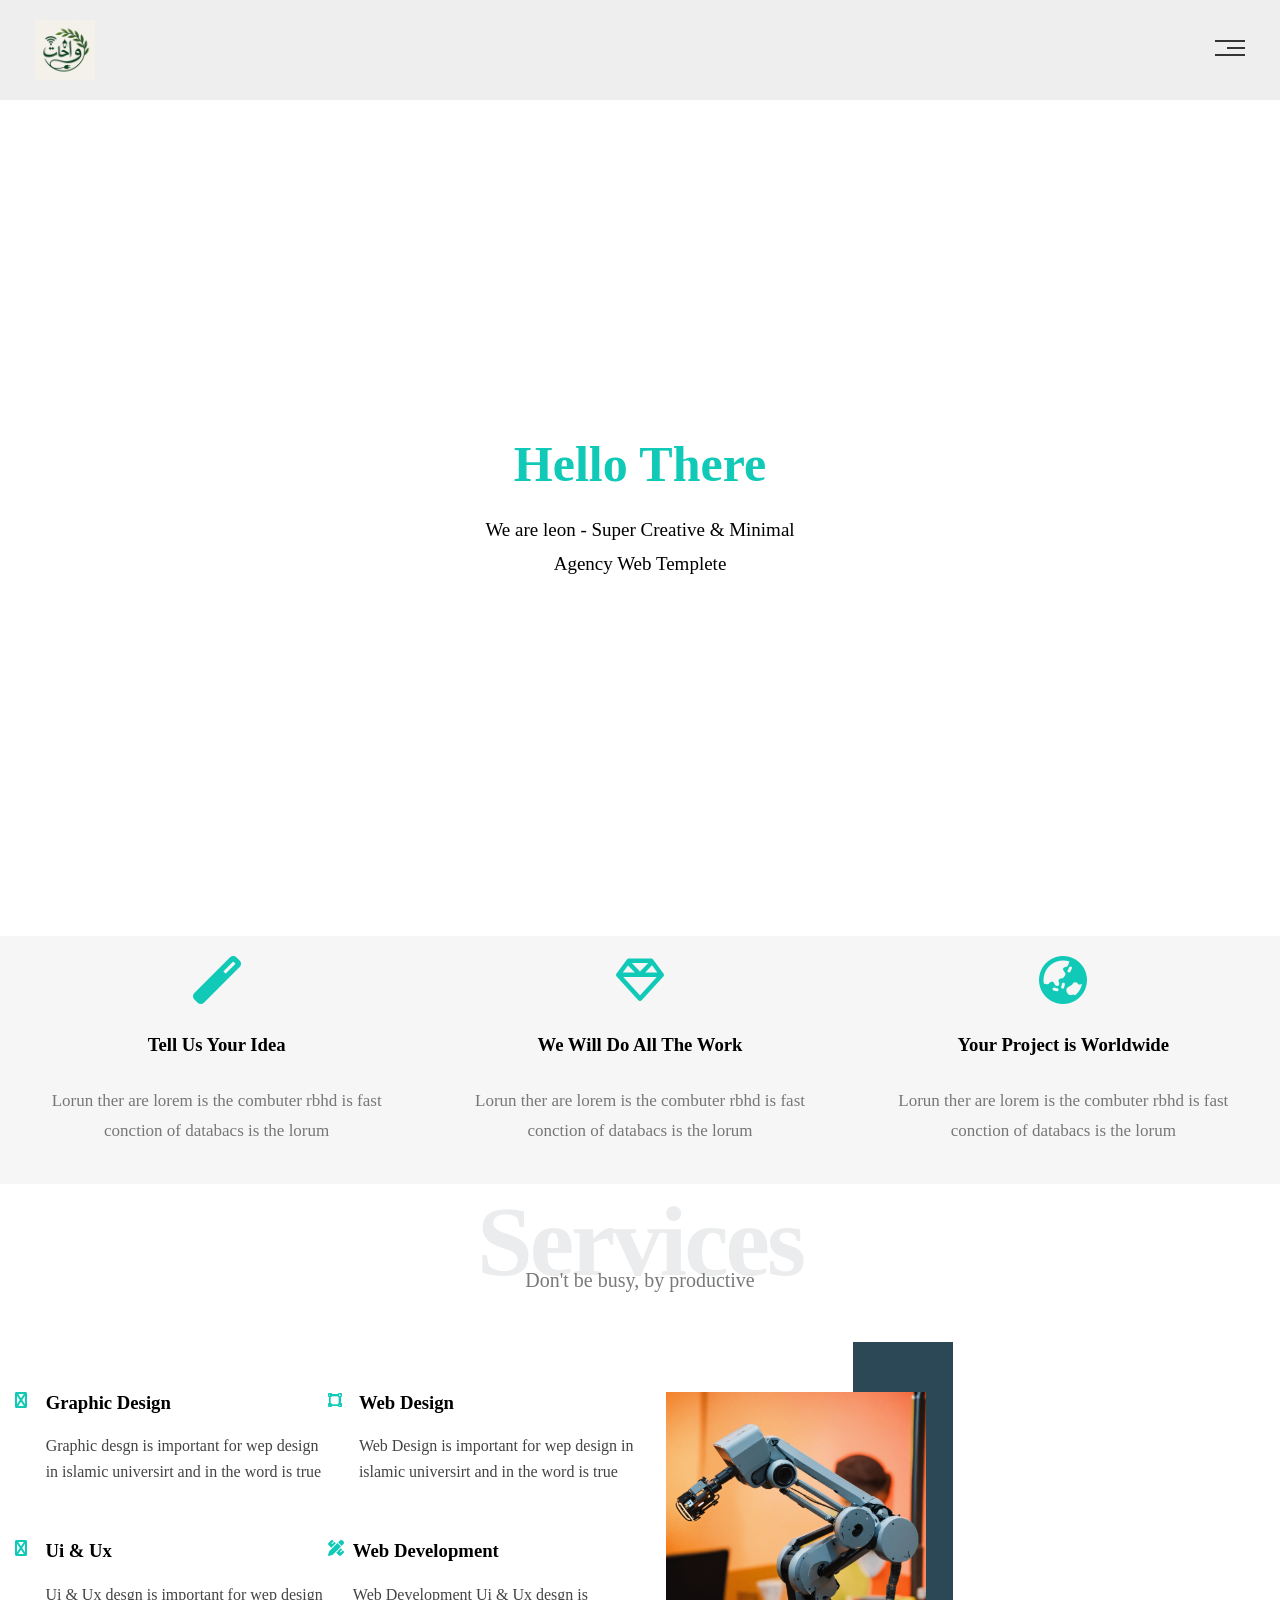
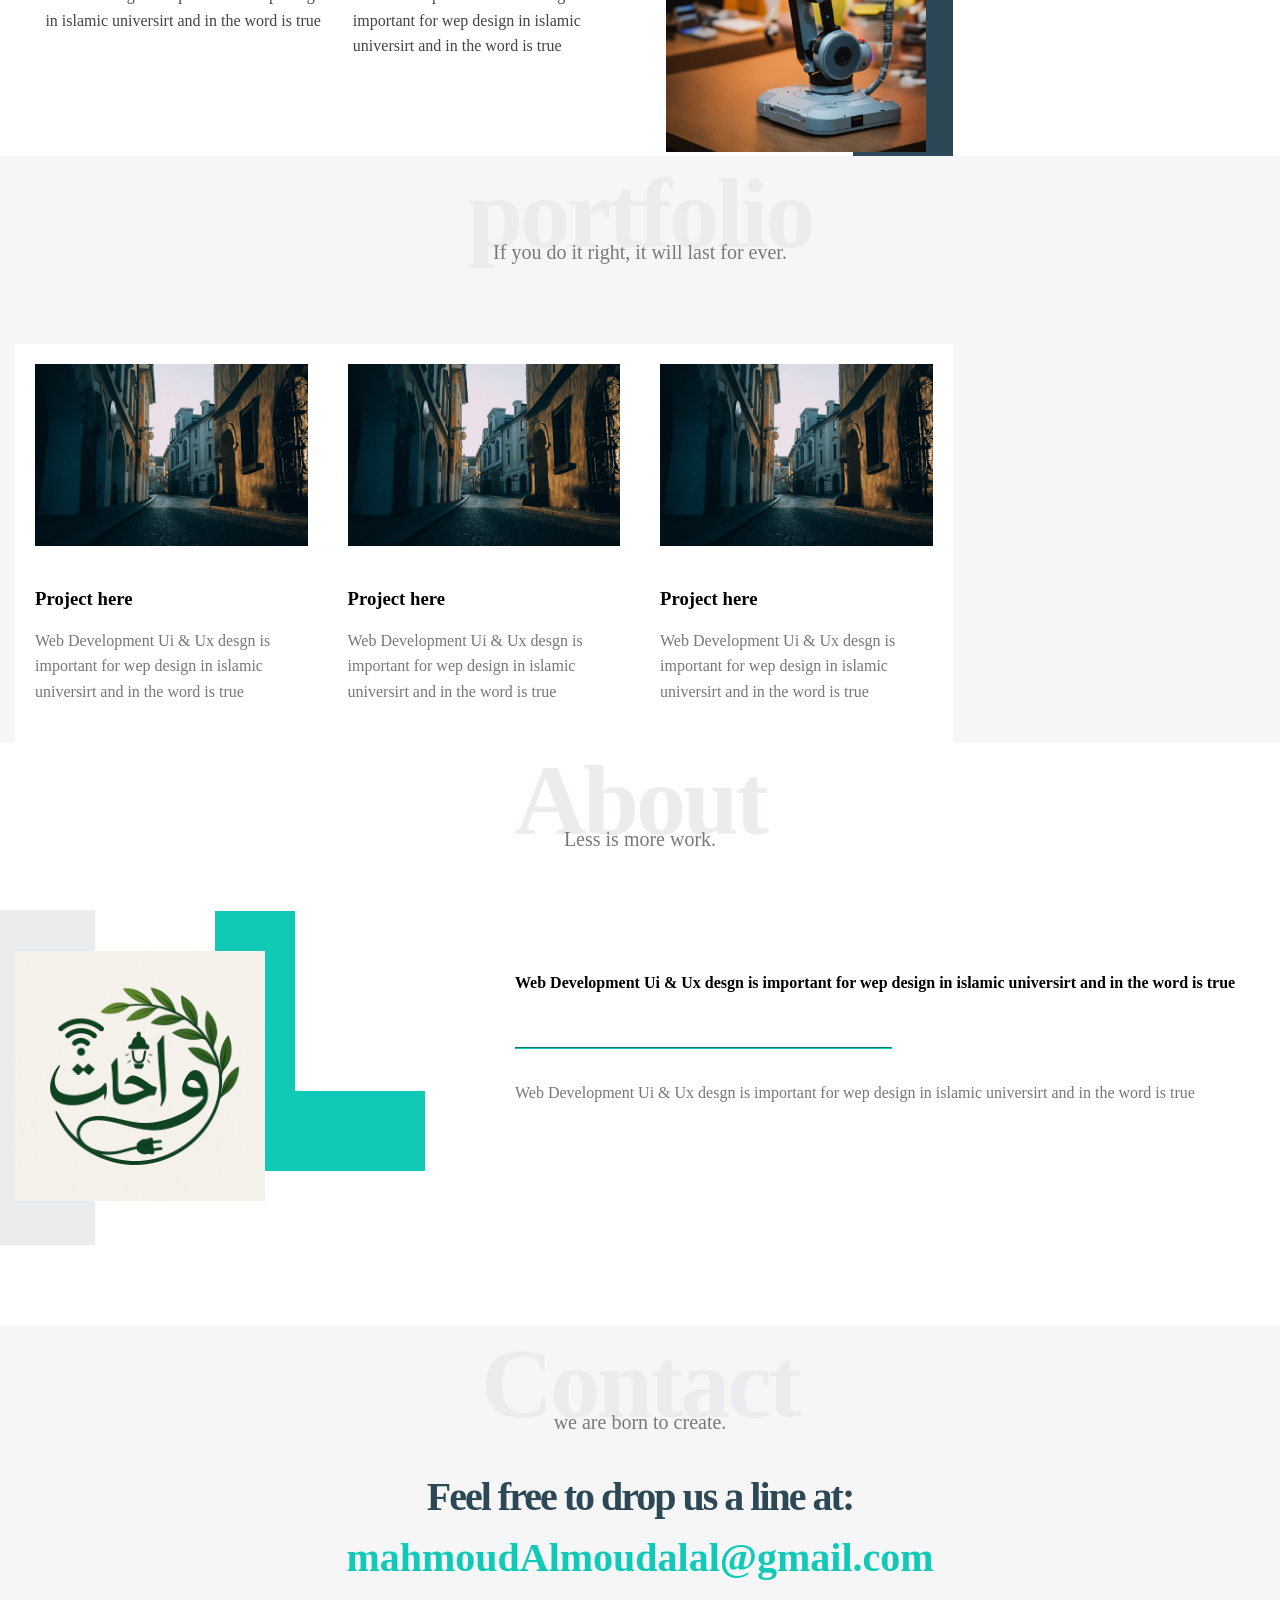
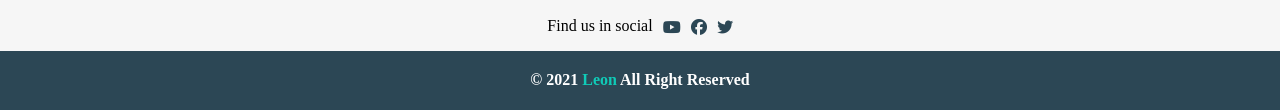
==== index.html @ bbeac0f6 "Initial commit of my simple front end web using html & css only project" ====
<!DOCTYPE html>
<html>
<head>
  <meta http-equiv="CONTENT-TYPE" content="text/html; charset=UTF-8">
  <link rel="stylesheet" href="styles/style.css">
  <link rel="stylesheet" href="styles/all.min.css">
      <!-- Font Awesome Icons -->
    <link rel="stylesheet" href="styles/Normalize.css">
  <title>Hello, World!</title>
</head>
<body>
  <div class = "header">
    <div class="container">
      <img class="logo" src="image\logo.jpg" alt="">
       <div class="link">
      <span class="icon">
        <span></span>
        <span></span>
        <span></span>
      </span>
      <ul>
        <li><a href="#Serves">Service</a></li>
        <li><a href="#Protofolio">Protofolio</a></li>
        <li><a href="#About">About</a></li>
        <li><a href="#Contact">Contact</a></li>
      </ul>
    </div>
    </div>
  </div>
  <div class="landing">
    <div class="intro-text">
      <h1>Hello There</h1>
      <p>We are leon - Super Creative & Minimal Agency Web Templete</p>
    </div>
  </div>
  <div class="feature">
    <div class="container">
      <div class="feat">
        <i class="fas fa-magic fa-3x"></i>
        <h3>Tell Us Your Idea</h3>
        <p>Lorun ther are lorem is the combuter rbhd is fast conction of databacs is the lorum</p>
      </div>
      <div class="feat">
        <i class="far fa-gem fa-3x"></i>
        <h3>We Will Do All The Work</h3>
        <p>Lorun ther are lorem is the combuter rbhd is fast conction of databacs is the lorum</p>
      </div>
      <div class="feat">
        <i class="fas fa-globe-asia fa-3x"></i>
        <h3>Your Project is Worldwide</h3>
        <p>Lorun ther are lorem is the combuter rbhd is fast conction of databacs is the lorum</p>
      </div>
    </div>
  </div>
  <div class="service" id="Serves">
    <div class="container">
      <h2 class="special-heading">Services</h2>
      <p>Don't be busy, by productive</p>
      <div class="service-content">
        <dev class="col">
          <div class="srv">
            <i class="fab fa-palette fa-2px"></i>
            <div class="text">
              <h3>Graphic Design</h3>
              <p>Graphic desgn is important for wep design in islamic universirt and in the word is true</p>
            </div>
          </div>
          <div class="srv">
            <i class="fas fa-sketch fa-2px"></i>
            <div class="text">
              <h3>Ui & Ux</h3>
              <p>Ui & Ux desgn is important for wep design in islamic universirt and in the word is true</p>
            </div>
          </div>
        </dev>
        <dev class="col">
          <div class="srv">
            <i class="fas fa-vector-square fa-2px"></i>
            <div class="text">
              <h3>Web Design</h3>
              <p>Web Design is important for wep design in islamic universirt and in the word is true</p>
            </div>
          </div>
          <div class="srv">
            <i class="fas fa-pencil-ruler fa-2px"></i>
            <div class="text">
              <h3>Web Development</h3>
              <p>Web Development Ui & Ux desgn is important for wep design in islamic universirt and in the word is true</p>
            </div>
          </div>
        </dev>
        <div class="col">
          <div class="image">
            <img src="image/main.png" alt="">
          </div>
        </div>
      </div>
    </div>
  </div>
  <div class="portfolio" id="Protofolio">
    <div class="container">
      <h2 class="special-heading">portfolio</h2>
      <p>If you do it right, it will last for ever.</p>
      <div class="portfolio-content">
       <div class="card">
          <img src="image/photo1.png" alt="">
          <dev class="info">
            <h3>Project here</h3>
            <p>Web Development Ui & Ux desgn is important for wep design in islamic universirt and in the word is true</p>
          </dev>
        </div>
        <div class="card">
          <img src="image/photo1.png" alt="">
          <dev class="info">
            <h3>Project here</h3>
            <p>Web Development Ui & Ux desgn is important for wep design in islamic universirt and in the word is true</p>
          </dev>
        </div>
        <div class="card">
          <img src="image/photo1.png" alt="">
          <dev class="info">
            <h3>Project here</h3>
            <p>Web Development Ui & Ux desgn is important for wep design in islamic universirt and in the word is true </p>
          </dev>
        </div>
      </div>
    </div>
  </div>
    <div class="about" id="About">
    <div class="container">
      <h2 class="special-heading">About</h2>
      <p>Less is more work.</p>
      <div class="about-content">
        <div class="image">
          <img src="image/logo.jpg">
        </div>
        <div class="text">
          <p>Web Development Ui & Ux desgn is important for wep design in islamic universirt and in the word is true</p>
          <hr>
          <p>Web Development Ui & Ux desgn is important for wep design in islamic universirt and in the word is true</p>
        </div>
      </div>
    </div>
  </div>
   <div class="contact" id="Contact">
    <div class="container">
      <h2 class="special-heading">Contact</h2>
      <p>we are born to create.</p>
      <div class="info">
        <p class="label">Feel free to drop us a line at:</p>
        <a href="mailto:mal" class="link">mahmoudAlmoudalal@gmail.com</a>
        <div class="social">
          <p>Find us in social</p>
          <i class="fab fa-youtube"></i>
          <i class="fab fa-facebook"></i>
          <i class="fab fa-twitter"></i>
        </div>
      </div>
    </div>
  </div>
  <div class="footer">
    &copy; 2021 <span>Leon</span> All Right Reserved
  </div>
</body>
</html>
---- styles/style.css ----
:root {
  --main-color: #10cab7;
  --secondary-color: #2c4755;
  --section_padding: 60px;
  --section-color: #f6f6f6;
}

* {
  -webkit-box-sizing = border-box;
  -moz-box-sizing = border-box;
  box-sizing: border-box;
}

html {
  scroll-behavior: smooth;
}
body {
  font-family: "Work Sans", "sans-serf";
}
.header {
  background-color: #eee;
}
.container {
  padding-left: 15px;
  padding-right: 15px;
  margin-left: auto;
  margin-right: auto;
}

/* nav */
.header {
  padding: 20px;
}
.header .container {
  display: flex;
  justify-content: space-between;
  align-items: center;
  
}
.header .logo {
  width: 60px
}
.header .link {
  position: relative;
}
.header .link:hover .icon span:nth-child(2){
  width: 100%
}
.header .link .icon {
  width: 30px;
  display: flex;
  flex-wrap: wrap;
  justify-content: flex-end;
}
.header .link ul {
  list-style: none;
  margin: 0px;
  padding: 0px;
  background-color: var(--section-color);
  position: absolute;
  right: 0px;
  min-width: 200px;
  top: calc(100% + 15px);
  display: none;
  z-index: 1;
}
.header .link:hover ul{
  display: block;
}
.header .link ul::before{
  content: "";
  border-width: 10px;
  border-style: solid;
  border-color: transparent transparent #f6f6f6 transparent;
  position: absolute;
  right: 5px;
  top: -20px;
}
.header .link ul a{
  display: block;
  padding: 15px;
  text-decoration: none;
  color: #333;
  transition: 0.3;
}
.header .link ul a:hover{
  padding-left: 25px;
  background-color: #999;
}
.header .link ul:not(last-child) a{
  border-bottom: 1px solid #ddd;
}
.header .link .icon span {
  background-color: #333;
  margin-bottom: 5px;
  height: 2px;
}
.header .link .icon span:first-child{
  width: 100%;
}
 .header .link .icon span:nth-child(2){
  width: 60%;
   transition: 0.3s
}
.header .link .icon span:last-child{
  width: 100%;
}
/* intro */

.landing {
  background-image: url(./image/M2.jpg);
  background-size: cover;
  height: calc(100vh - 64px);
  position: relative;
}
.landing .intro-text {
  position: absolute;
  top: 50%;
  left: 50%;
  transform: translate(-50%, -50%);
  text-align: center;
  width: 320px;
  max-width: 100%;
}
.landing .intro-text h1 {
  margin: 0;
  font-weight: bold;
  font-size: 50px;
  color: var(--main-color);
}
.landing .intro-text p {
  font-size: 19px;
  line-height: 1.8;
}

.feature {
  padding-top: var(--section-padding);
  padding-bottom: var(--section-padding);
  background-color: var(--section-color);
}
.feature .container {
  display: grid;
  grid-template-columns: repeat(auto-fill, minmax(300px, 1fr));
  column-gap: 20px;
}
.feature .feat {
  padding: 20px;
  text-align: center;
}
.feature .feat i {
  color: var(--main-color);
}
.feature .feat h3 {
  margin: 30px 0;
  font-weight: 800;
}
.feature .feat p {
  line-height: 1.8;
  color: #777;
  font-size: 17px;
}
.special-heading {
  color: #ebeced;
  font-size: 100px;
  text-align: center;
  font-weight: 800;
  letter-spacing: -3px;
  margin: 0;
}
.special-heading + p {
  color: #797979;
  font-size: 20px;
  text-align: center;
  margin: -30px 0 0;
}
.service {
  padding-top: var(--section-padding);
  padding-bottom: var(--section-padding);
}
.service .service-content {
  display: grid;
  grid-template-columns: repeat( auto-fill, minmax(300px, 1fr));
  grid-gab: 30px;
  margin-top: 100px;
}
.service .service-content .srv {
  display: flex;
  margin-bottom: 40px;
}
 .service .service-content .srv i {
   color: var(--main-color);
   flex-basis: 60px;
 }
 .service .service-content .srv .text {
   flex-basis: 1;
 }
.service .service-content .srv .text h3{
  margin: 0 0 20px;
}
.service .service-content .srv .text p {
  color: #444;
  font-weight: 300;
  line-height: 1.6;
}
.service .service-content .image {
  text-align: center;
  position: relative;
}
.service .service-content .image::before{
  content: "";
  background-color: var(--secondary-color);
  width: 100px;
  height: calc(100% + 100px);
  position: absolute;
  top: -50px;
  right: 0;
  z-index: -1;
  
}
.service .service-content .image img  {
  width: 260px;
}
.portfolio {
  padding-top: var(--section-padding);
  padding-bottom: var(--section-padding);
  background-color: var(--section-color);
}
.portfolio .portfolio-content{
  display: grid;
  grid-template-columns: repeat( auto-fill, minmax(300px, 1fr));
  grid-gab: 30px;
  margin-top: 80px;
}
.portfolio .portfolio-content .card {
  background-color: white;
  padding: 20px;
}
.portfolio .portfolio-content .card img {
  max-width: 100%;
}
.portfolio .portfolio-content .card .info {
  padding: 20px;
}
.portfolio .portfolio-content .card .info h3 {
  margin: : 0;
}
.portfolio .portfolio-content .card .info p {
  color:#777;
  line-height: 1.6;
  margin-bottom: 0;
}
.about {
  padding-top: var(--section-padding);
  padding-bottom: calc(var(--section-padding) + 60px);
}

.about .about-content{
  margin-top: 100px;
  display: flex;
  flex-wrap: wrap;
  justify-content: space-between;
}
@media (max-width: 900px) {
  .about .about-content {
    flex-direction: column;
    text-align: center;
  }
  .about .about-content .image{
    margin: 0 auto 60px;
  }
}
.about .about-content .image {
  position: relative;
  width: 250px;
  height: 375px;
}
.about .about-content .image::before {
  content: "";
  position: absolute;
  width: 100px;
  height: calc(100% - 40px);
  top: -41px;
  left: -20px;
  background-color: #ebeced;
  z-index: -1;
}
.about .about-content .image::after {
  content: "";
  position: absolute;
  width: 130px;
  height: 180px;
  border-left: 80px solid var(--main-color);
  border-bottom: 80px solid var(--main-color);
  right: -160px;
  top: -40px;
  z-index: -1;
}
@media (max-width: 900px) {
  .about .about-content .image::before,
  .about .about-content .image::after{
    display: none;
  }
}
  
.about .about-content .image img {
  max-width: 100%;
}
.about .about-content .text {
  flex-basis: calc(100% - 500px);
}
.about .about-content .text p:first-of-type {
  font-weight: bold;
  line-height: 2;
  margin-bottom: 40px;
}
.about .about-content .text p:last-of-type {
   line-height: 2;
  color: #777;
}
.about .about-content .text hr {
  width: 50%;
  border-color: var(--main-color);
  display: inline-block;
}
.contact {
  padding-top: var(--section-padding);
  padding-bottom: var(--section-padding);
  background-color: var(--section-color);
}
.contact .info {
  padding-top: var(--section-padding);
  padding-bottom: var(--section-padding);
  text-align: center;
}
.contact .info .label {
  font-size: 40px;
  font-weight: 800;
  color: var(--secondary-color);
  letter-spacing: -2px;
  margin-bottom: 15px;
}
.contact .info .link {
  display: block;
  font-size: 40px;
  font-weight: 800;
  color: var(--main-color);
  text-decoration: none;
}
.contact .info .social {
  display: flex;
  justify-content: center;
  margin-top: 20px;
  font-size: 16px;
}

.contact .info .social i {
  padding-top: 18px;
  margin-left: 10px;
  color: var(--secondary-color);
}
.footer {
  background-color: var(--secondary-color);
  text-align: center;
  font-weight: bold;
  color: white;
  padding: 20px;
}
.footer span {
  font-weight: bold;
  color: var(--main-color);
}

/* .service .service-content .srv .text  screen */
@media (max-width: 767px) {
    .special-heading {
    font-size: 60px;
  }
  .special-heading + p {
    margin-top: -20px;
  }
  .service .service-content .srv {
    flex-direction: column;
    text-align: center;
  }
  .contact .info .link,
  .contact .info .label {
    font-size: 20px;
    letter-spacing: -1px;
  }
}
/* mediam screen */
@media (max-width: 992px) {
  
}
/* large screen*/
@media (max-width: 900px) {
  .service .service-content .image{
    display: none;
  }
}
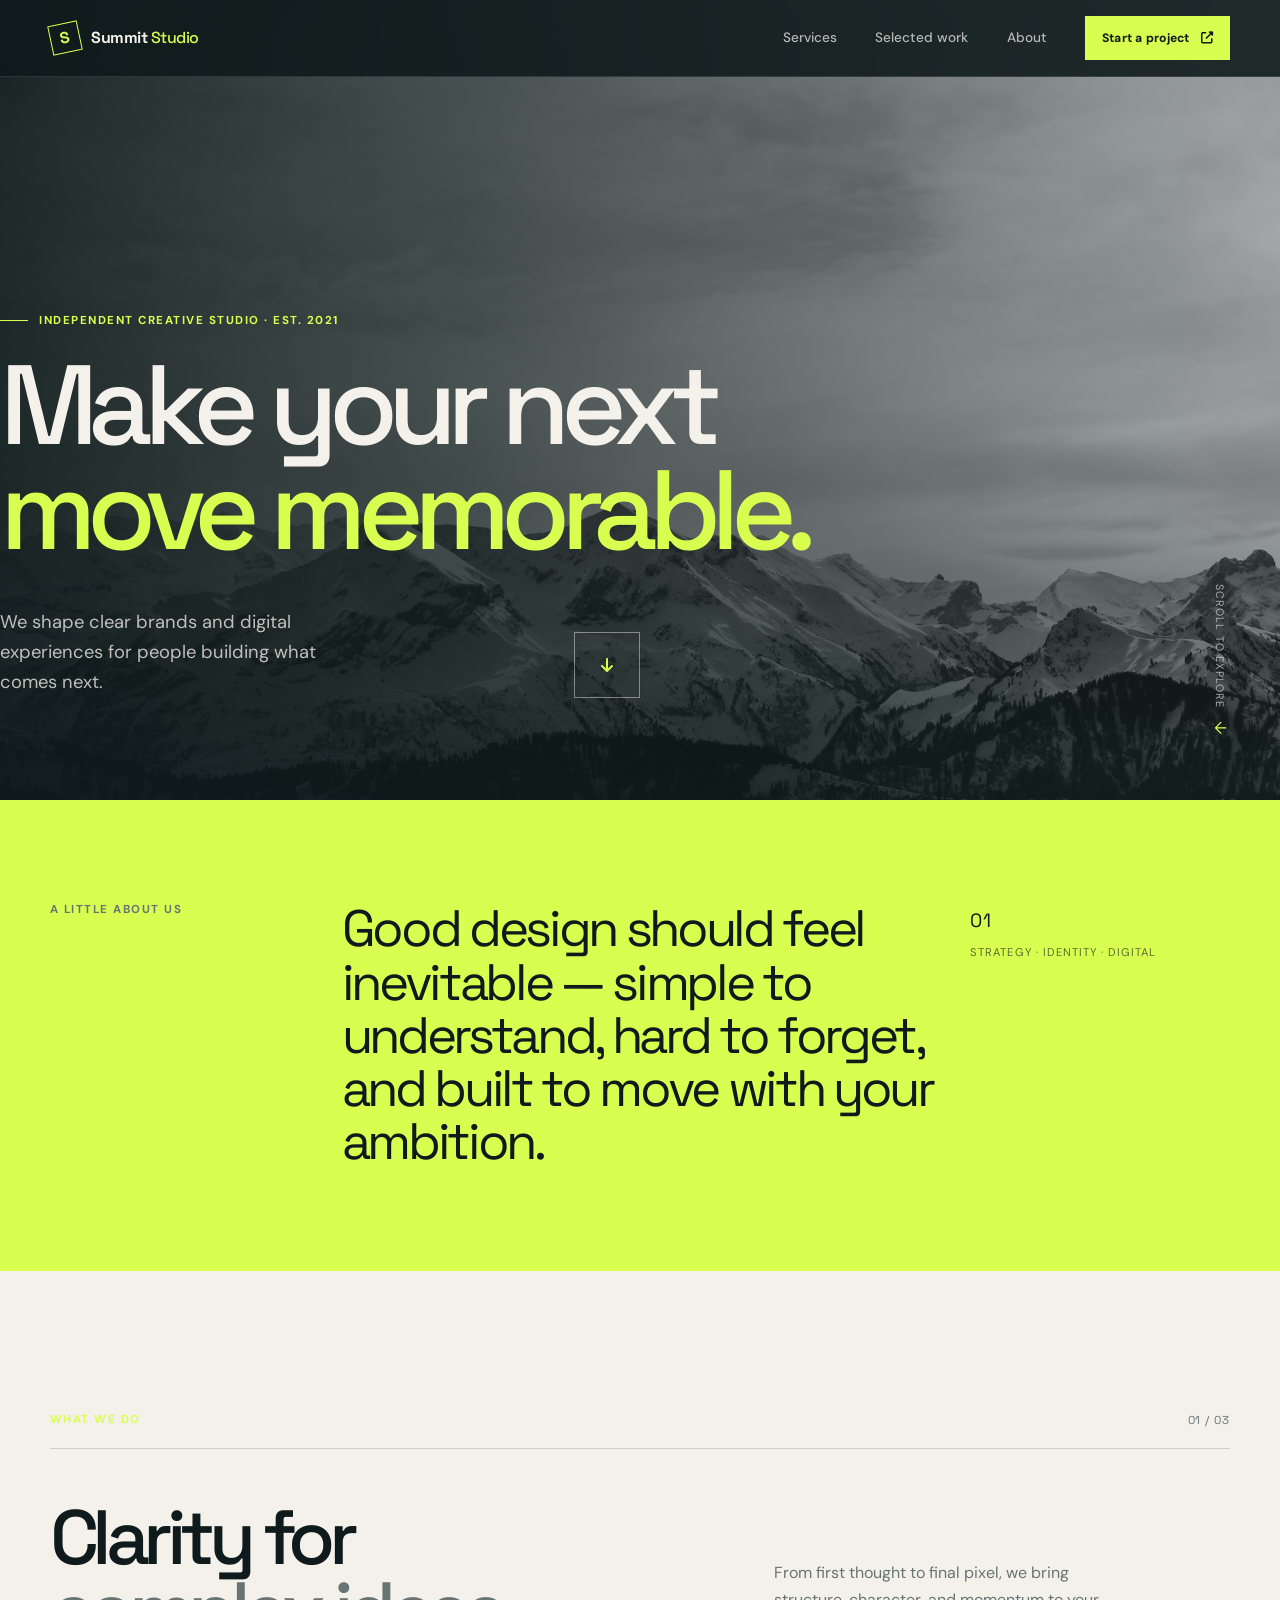
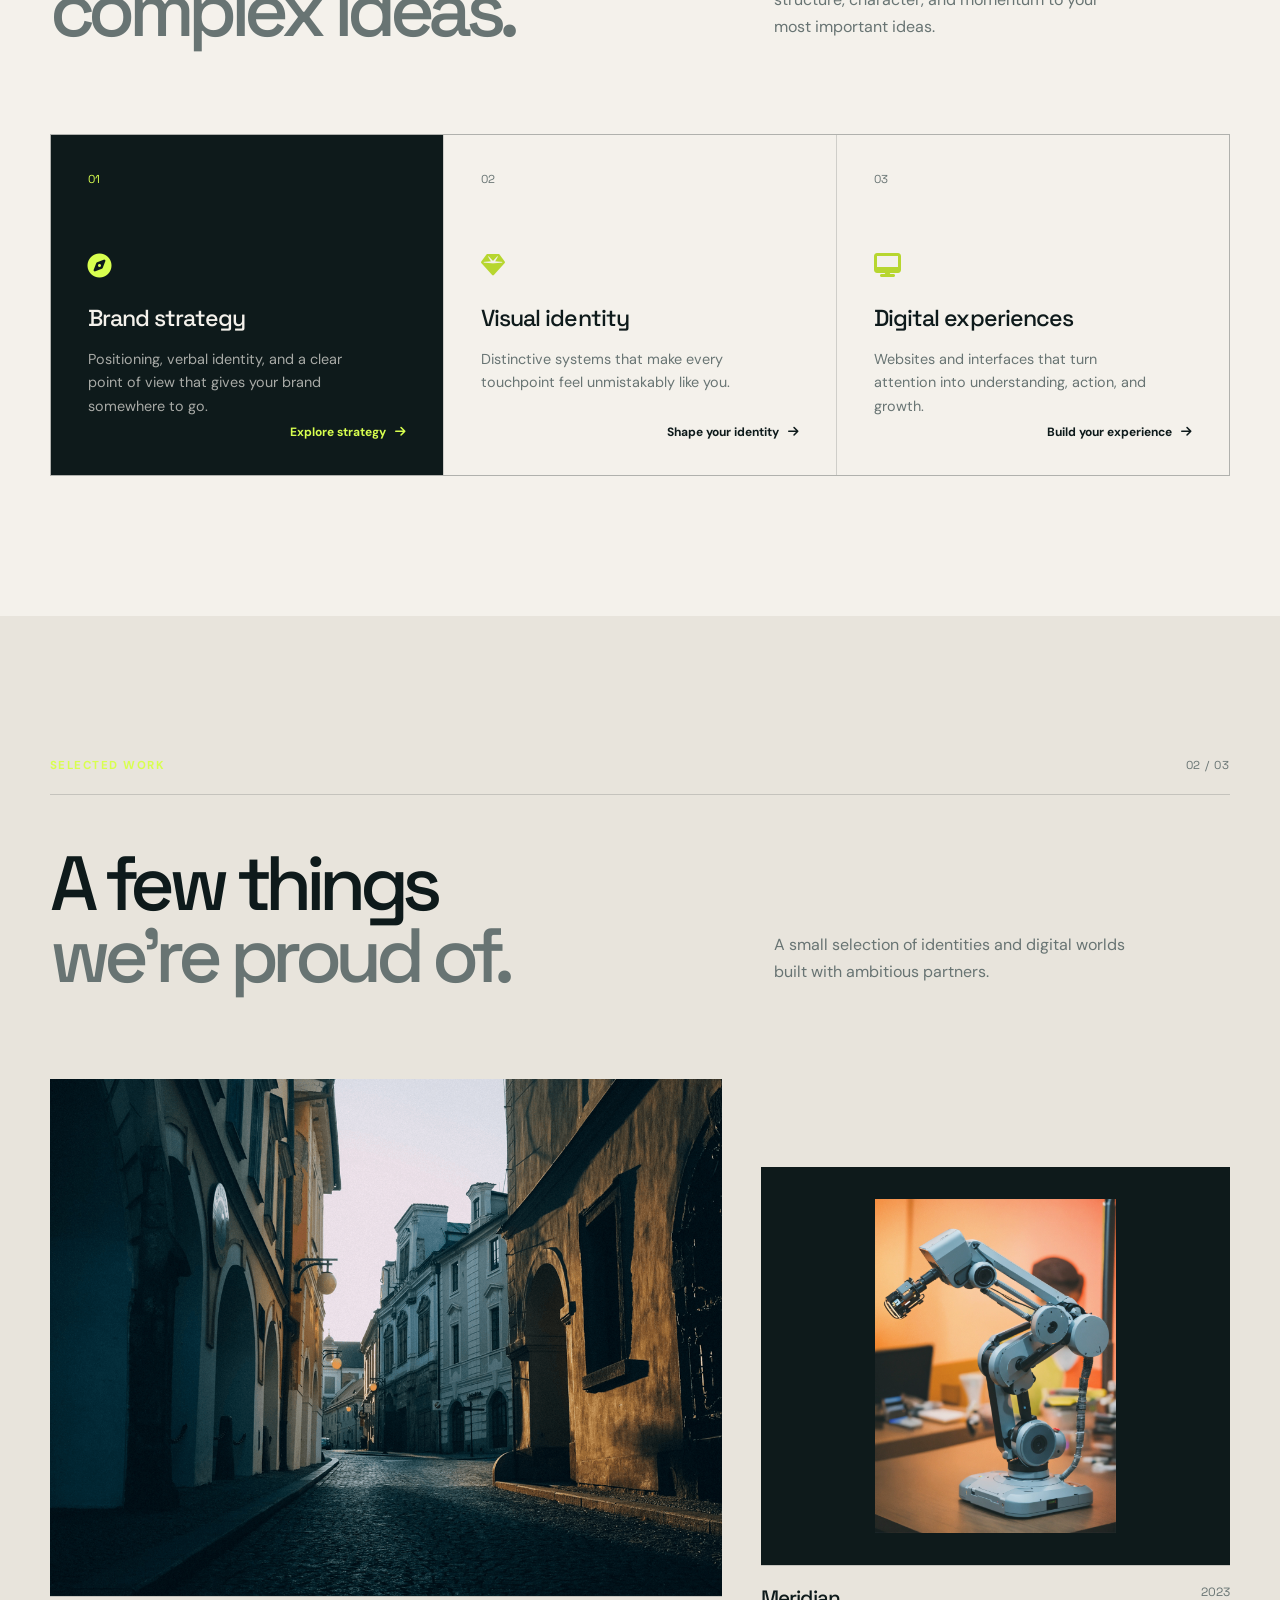
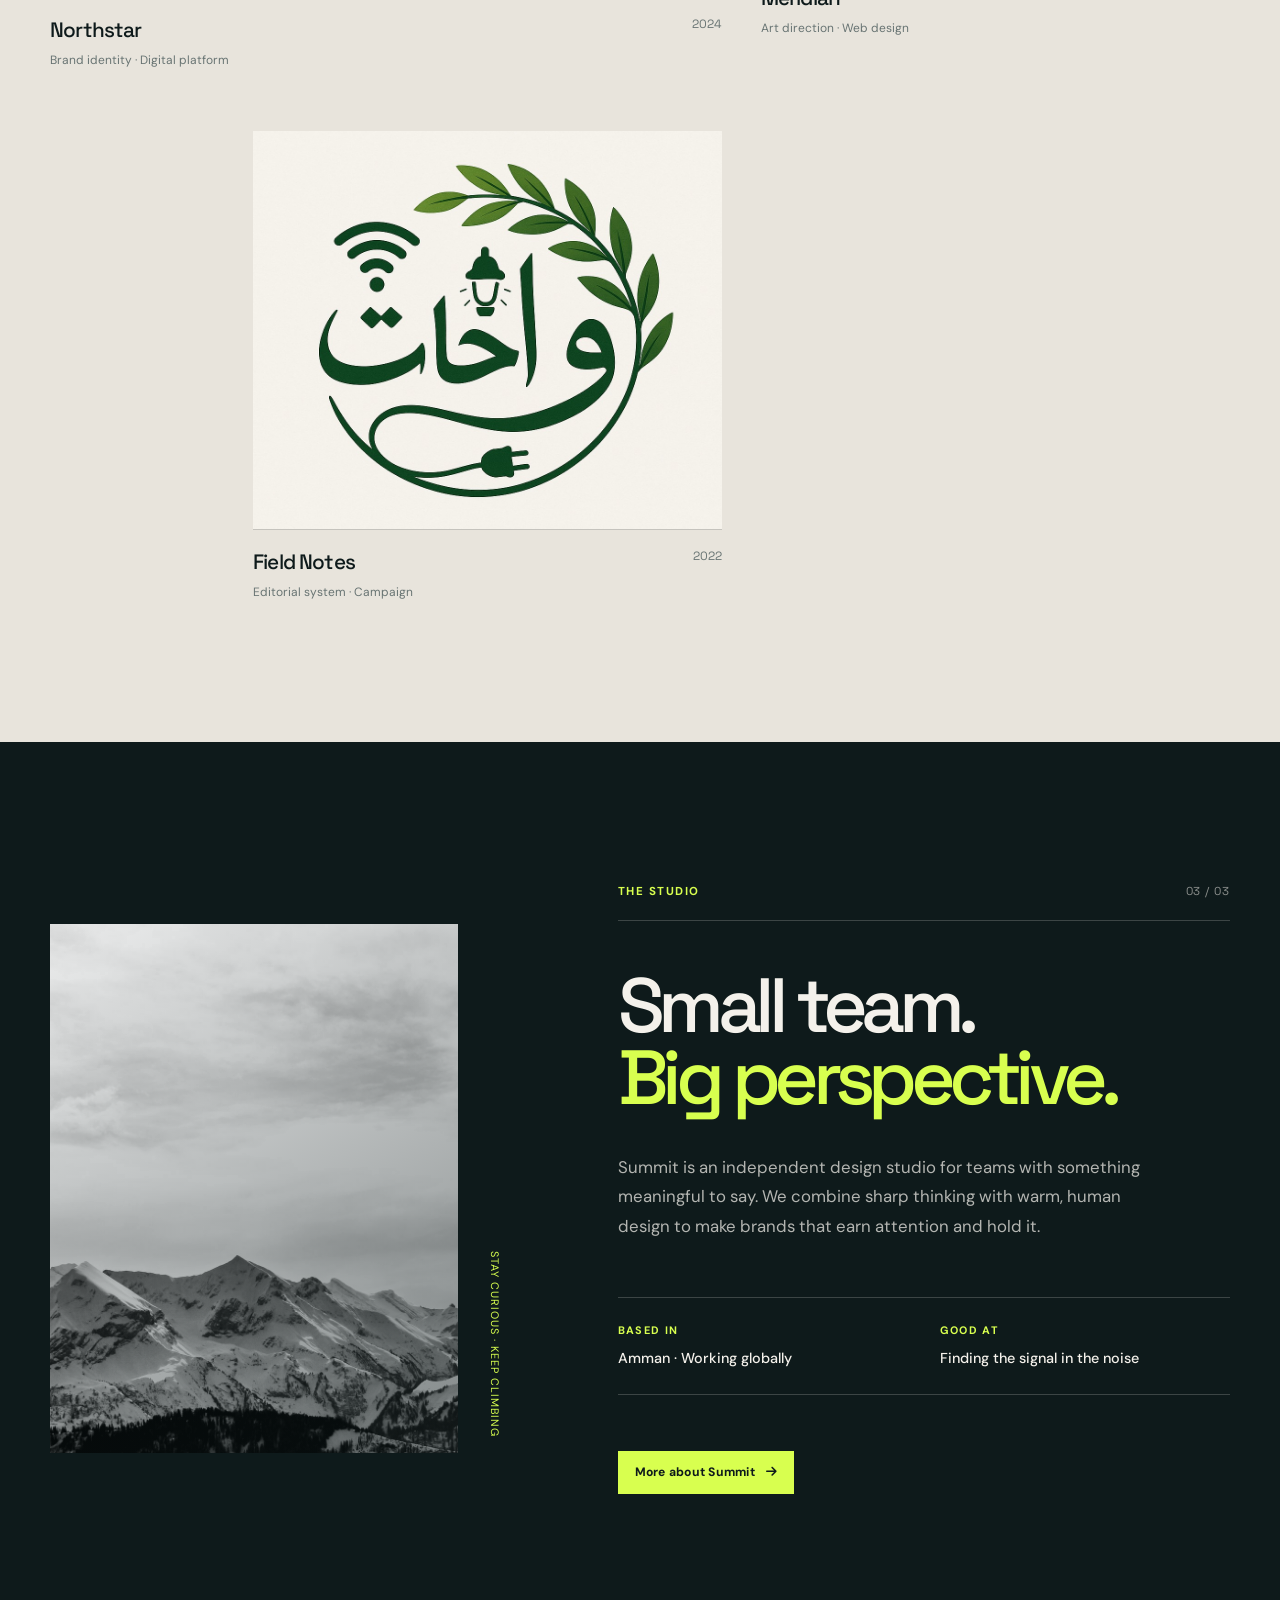
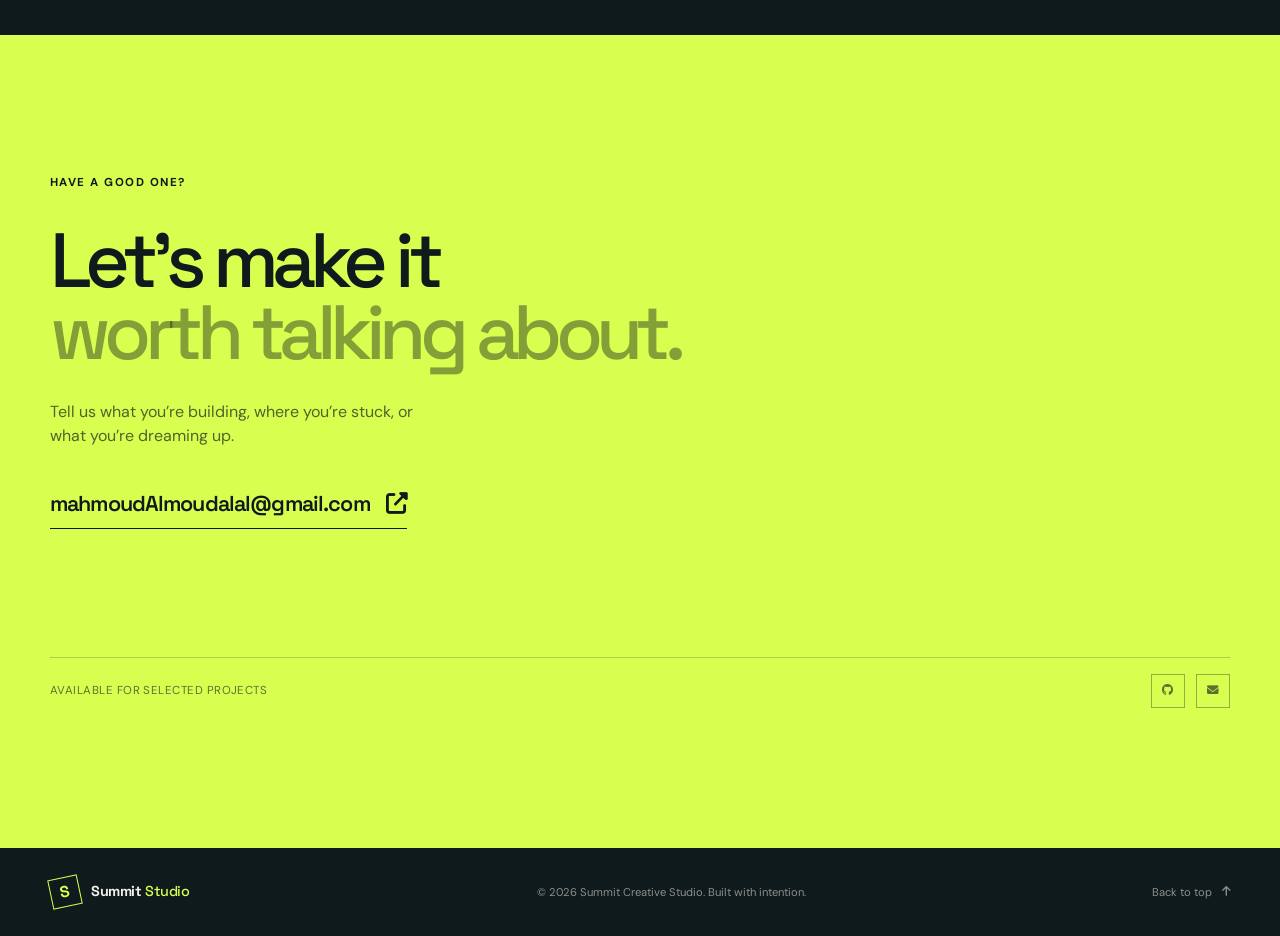
==== commit a30e427c: "Rebrand site as Summit Creative Studio" ====
--- a/index.html
+++ b/index.html
@@ -1,165 +1,230 @@
-<!DOCTYPE html>
-<html>
-<head>
-  <meta http-equiv="CONTENT-TYPE" content="text/html; charset=UTF-8">
-  <link rel="stylesheet" href="styles/style.css">
-  <link rel="stylesheet" href="styles/all.min.css">
-      <!-- Font Awesome Icons -->
-    <link rel="stylesheet" href="styles/Normalize.css">
-  <title>Hello, World!</title>
-</head>
-<body>
-  <div class = "header">
-    <div class="container">
-      <img class="logo" src="image\logo.jpg" alt="">
-       <div class="link">
-      <span class="icon">
-        <span></span>
-        <span></span>
-        <span></span>
-      </span>
-      <ul>
-        <li><a href="#Serves">Service</a></li>
-        <li><a href="#Protofolio">Protofolio</a></li>
-        <li><a href="#About">About</a></li>
-        <li><a href="#Contact">Contact</a></li>
-      </ul>
-    </div>
-    </div>
-  </div>
-  <div class="landing">
-    <div class="intro-text">
-      <h1>Hello There</h1>
-      <p>We are leon - Super Creative & Minimal Agency Web Templete</p>
-    </div>
-  </div>
-  <div class="feature">
-    <div class="container">
-      <div class="feat">
-        <i class="fas fa-magic fa-3x"></i>
-        <h3>Tell Us Your Idea</h3>
-        <p>Lorun ther are lorem is the combuter rbhd is fast conction of databacs is the lorum</p>
+<!doctype html>
+<html lang="en">
+  <head>
+    <meta charset="UTF-8" />
+    <meta name="viewport" content="width=device-width, initial-scale=1.0" />
+    <meta
+      name="description"
+      content="Summit Creative Studio builds thoughtful brands, digital experiences, and websites for ambitious teams."
+    />
+    <meta name="theme-color" content="#0e1a1b" />
+    <link rel="preconnect" href="https://fonts.googleapis.com" />
+    <link rel="preconnect" href="https://fonts.gstatic.com" crossorigin />
+    <link
+      href="https://fonts.googleapis.com/css2?family=DM+Sans:wght@400;500;600;700&family=Space+Grotesk:wght@500;600;700&display=swap"
+      rel="stylesheet"
+    />
+    <link rel="stylesheet" href="styles/Normalize.css" />
+    <link rel="stylesheet" href="styles/all.min.css" />
+    <link rel="stylesheet" href="styles/style.css" />
+    <title>Summit Creative Studio — Ideas with altitude</title>
+  </head>
+  <body>
+    <header class="site-header">
+      <div class="container header-inner">
+        <a class="brand" href="#top" aria-label="Summit Creative Studio home">
+          <span class="brand-mark" aria-hidden="true">S</span>
+          <span class="brand-name">Summit <em>Studio</em></span>
+        </a>
+
+        <input class="nav-toggle" type="checkbox" id="nav-toggle" />
+        <label class="nav-toggle-label" for="nav-toggle" aria-label="Toggle navigation">
+          <span></span>
+          <span></span>
+          <span></span>
+        </label>
+
+        <nav class="site-nav" aria-label="Primary navigation">
+          <a href="#services">Services</a>
+          <a href="#work">Selected work</a>
+          <a href="#about">About</a>
+          <a class="nav-cta" href="#contact">Start a project <i class="fas fa-external-link-alt" aria-hidden="true"></i></a>
+        </nav>
       </div>
-      <div class="feat">
-        <i class="far fa-gem fa-3x"></i>
-        <h3>We Will Do All The Work</h3>
-        <p>Lorun ther are lorem is the combuter rbhd is fast conction of databacs is the lorum</p>
+    </header>
+
+    <main id="top">
+      <section class="hero" aria-labelledby="hero-title">
+        <div class="container hero-content">
+          <p class="eyebrow"><span></span> Independent creative studio · Est. 2021</p>
+          <h1 id="hero-title">Make your next<br /><strong>move memorable.</strong></h1>
+          <div class="hero-bottom">
+            <p class="hero-copy">
+              We shape clear brands and digital experiences for people building what comes next.
+            </p>
+            <a class="circle-link" href="#work" aria-label="Explore selected work">
+              <i class="fas fa-arrow-down" aria-hidden="true"></i>
+            </a>
+          </div>
+        </div>
+        <div class="hero-note" aria-hidden="true">Scroll to explore <span>↓</span></div>
+      </section>
+
+      <section class="intro-band" aria-label="Studio statement">
+        <div class="container intro-grid">
+          <p class="eyebrow dark-eyebrow">A little about us</p>
+          <p class="intro-statement">
+            Good design should feel inevitable — simple to understand, hard to forget, and built to move with your ambition.
+          </p>
+          <div class="intro-meta">
+            <span>01</span>
+            <span>Strategy · Identity · Digital</span>
+          </div>
+        </div>
+      </section>
+
+      <section class="services section" id="services" aria-labelledby="services-title">
+        <div class="container">
+          <div class="section-topline">
+            <p class="eyebrow">What we do</p>
+            <span class="section-index">01 / 03</span>
+          </div>
+          <div class="section-heading-row">
+            <h2 id="services-title">Clarity for<br /><em>complex ideas.</em></h2>
+            <p class="section-lead">
+              From first thought to final pixel, we bring structure, character, and momentum to your most important ideas.
+            </p>
+          </div>
+
+          <div class="services-grid">
+            <article class="service-card service-card-featured">
+              <div class="card-number">01</div>
+              <i class="fas fa-compass service-icon" aria-hidden="true"></i>
+              <h3>Brand strategy</h3>
+              <p>Positioning, verbal identity, and a clear point of view that gives your brand somewhere to go.</p>
+              <a class="text-link" href="#contact">Explore strategy <i class="fas fa-arrow-right" aria-hidden="true"></i></a>
+            </article>
+            <article class="service-card">
+              <div class="card-number">02</div>
+              <i class="fas fa-gem service-icon" aria-hidden="true"></i>
+              <h3>Visual identity</h3>
+              <p>Distinctive systems that make every touchpoint feel unmistakably like you.</p>
+              <a class="text-link" href="#contact">Shape your identity <i class="fas fa-arrow-right" aria-hidden="true"></i></a>
+            </article>
+            <article class="service-card">
+              <div class="card-number">03</div>
+              <i class="fas fa-desktop service-icon" aria-hidden="true"></i>
+              <h3>Digital experiences</h3>
+              <p>Websites and interfaces that turn attention into understanding, action, and growth.</p>
+              <a class="text-link" href="#contact">Build your experience <i class="fas fa-arrow-right" aria-hidden="true"></i></a>
+            </article>
+          </div>
+        </div>
+      </section>
+
+      <section class="work section section-muted" id="work" aria-labelledby="work-title">
+        <div class="container">
+          <div class="section-topline">
+            <p class="eyebrow">Selected work</p>
+            <span class="section-index">02 / 03</span>
+          </div>
+          <div class="section-heading-row">
+            <h2 id="work-title">A few things<br /><em>we’re proud of.</em></h2>
+            <p class="section-lead">A small selection of identities and digital worlds built with ambitious partners.</p>
+          </div>
+
+          <div class="work-grid">
+            <article class="project-card project-card-large">
+              <a href="#contact" class="project-image" aria-label="View Northstar project case study">
+                <img src="image/photo1.png" alt="Abstract visual from the Northstar project" />
+                <span class="project-arrow"><i class="fas fa-external-link-alt" aria-hidden="true"></i></span>
+              </a>
+              <div class="project-info">
+                <div>
+                  <h3>Northstar</h3>
+                  <p>Brand identity · Digital platform</p>
+                </div>
+                <span class="project-year">2024</span>
+              </div>
+            </article>
+            <article class="project-card">
+              <a href="#contact" class="project-image project-image-dark" aria-label="View Meridian project case study">
+                <img src="image/main.png" alt="Editorial visual from the Meridian project" />
+                <span class="project-arrow"><i class="fas fa-external-link-alt" aria-hidden="true"></i></span>
+              </a>
+              <div class="project-info">
+                <div>
+                  <h3>Meridian</h3>
+                  <p>Art direction · Web design</p>
+                </div>
+                <span class="project-year">2023</span>
+              </div>
+            </article>
+            <article class="project-card project-card-offset">
+              <a href="#contact" class="project-image" aria-label="View Field Notes project case study">
+                <img src="image/logo.jpg" alt="Graphic mark from the Field Notes project" />
+                <span class="project-arrow"><i class="fas fa-external-link-alt" aria-hidden="true"></i></span>
+              </a>
+              <div class="project-info">
+                <div>
+                  <h3>Field Notes</h3>
+                  <p>Editorial system · Campaign</p>
+                </div>
+                <span class="project-year">2022</span>
+              </div>
+            </article>
+          </div>
+        </div>
+      </section>
+
+      <section class="about section" id="about" aria-labelledby="about-title">
+        <div class="container about-grid">
+          <div class="about-visual">
+            <div class="about-image-wrap">
+              <img src="image/landing.jpg" alt="Mountain range at sunrise" />
+            </div>
+            <p class="vertical-label">Stay curious · Keep climbing</p>
+          </div>
+          <div class="about-copy">
+            <div class="section-topline">
+              <p class="eyebrow">The studio</p>
+              <span class="section-index">03 / 03</span>
+            </div>
+            <h2 id="about-title">Small team.<br /><em>Big perspective.</em></h2>
+            <p class="about-lead">
+              Summit is an independent design studio for teams with something meaningful to say. We combine sharp thinking with warm, human design to make brands that earn attention and hold it.
+            </p>
+            <div class="about-details">
+              <div>
+                <span class="detail-label">Based in</span>
+                <strong>Amman · Working globally</strong>
+              </div>
+              <div>
+                <span class="detail-label">Good at</span>
+                <strong>Finding the signal in the noise</strong>
+              </div>
+            </div>
+            <a class="button-link" href="#contact">More about Summit <i class="fas fa-arrow-right" aria-hidden="true"></i></a>
+          </div>
+        </div>
+      </section>
+
+      <section class="contact section" id="contact" aria-labelledby="contact-title">
+        <div class="container contact-inner">
+          <p class="eyebrow">Have a good one?</p>
+          <h2 id="contact-title">Let’s make it<br /><em>worth talking about.</em></h2>
+          <p class="contact-copy">Tell us what you’re building, where you’re stuck, or what you’re dreaming up.</p>
+          <a class="contact-email" href="mailto:mahmoudAlmoudalal@gmail.com">mahmoudAlmoudalal@gmail.com <i class="fas fa-external-link-alt" aria-hidden="true"></i></a>
+          <div class="contact-footer">
+            <span>Available for selected projects</span>
+            <div class="social-links" aria-label="Social links">
+              <a href="https://github.com/MahmoudAlmodalal" target="_blank" rel="noreferrer" aria-label="Summit Studio on GitHub"><i class="fab fa-github" aria-hidden="true"></i></a>
+              <a href="mailto:mahmoudAlmoudalal@gmail.com" aria-label="Email Summit Studio"><i class="fas fa-envelope" aria-hidden="true"></i></a>
+            </div>
+          </div>
+        </div>
+      </section>
+    </main>
+
+    <footer class="site-footer">
+      <div class="container footer-inner">
+        <a class="brand brand-footer" href="#top" aria-label="Back to Summit Creative Studio home">
+          <span class="brand-mark" aria-hidden="true">S</span>
+          <span class="brand-name">Summit <em>Studio</em></span>
+        </a>
+        <p>© 2026 Summit Creative Studio. Built with intention.</p>
+        <a class="back-to-top" href="#top">Back to top <i class="fas fa-arrow-up" aria-hidden="true"></i></a>
       </div>
-      <div class="feat">
-        <i class="fas fa-globe-asia fa-3x"></i>
-        <h3>Your Project is Worldwide</h3>
-        <p>Lorun ther are lorem is the combuter rbhd is fast conction of databacs is the lorum</p>
-      </div>
-    </div>
-  </div>
-  <div class="service" id="Serves">
-    <div class="container">
-      <h2 class="special-heading">Services</h2>
-      <p>Don't be busy, by productive</p>
-      <div class="service-content">
-        <dev class="col">
-          <div class="srv">
-            <i class="fab fa-palette fa-2px"></i>
-            <div class="text">
-              <h3>Graphic Design</h3>
-              <p>Graphic desgn is important for wep design in islamic universirt and in the word is true</p>
-            </div>
-          </div>
-          <div class="srv">
-            <i class="fas fa-sketch fa-2px"></i>
-            <div class="text">
-              <h3>Ui & Ux</h3>
-              <p>Ui & Ux desgn is important for wep design in islamic universirt and in the word is true</p>
-            </div>
-          </div>
-        </dev>
-        <dev class="col">
-          <div class="srv">
-            <i class="fas fa-vector-square fa-2px"></i>
-            <div class="text">
-              <h3>Web Design</h3>
-              <p>Web Design is important for wep design in islamic universirt and in the word is true</p>
-            </div>
-          </div>
-          <div class="srv">
-            <i class="fas fa-pencil-ruler fa-2px"></i>
-            <div class="text">
-              <h3>Web Development</h3>
-              <p>Web Development Ui & Ux desgn is important for wep design in islamic universirt and in the word is true</p>
-            </div>
-          </div>
-        </dev>
-        <div class="col">
-          <div class="image">
-            <img src="image/main.png" alt="">
-          </div>
-        </div>
-      </div>
-    </div>
-  </div>
-  <div class="portfolio" id="Protofolio">
-    <div class="container">
-      <h2 class="special-heading">portfolio</h2>
-      <p>If you do it right, it will last for ever.</p>
-      <div class="portfolio-content">
-       <div class="card">
-          <img src="image/photo1.png" alt="">
-          <dev class="info">
-            <h3>Project here</h3>
-            <p>Web Development Ui & Ux desgn is important for wep design in islamic universirt and in the word is true</p>
-          </dev>
-        </div>
-        <div class="card">
-          <img src="image/photo1.png" alt="">
-          <dev class="info">
-            <h3>Project here</h3>
-            <p>Web Development Ui & Ux desgn is important for wep design in islamic universirt and in the word is true</p>
-          </dev>
-        </div>
-        <div class="card">
-          <img src="image/photo1.png" alt="">
-          <dev class="info">
-            <h3>Project here</h3>
-            <p>Web Development Ui & Ux desgn is important for wep design in islamic universirt and in the word is true </p>
-          </dev>
-        </div>
-      </div>
-    </div>
-  </div>
-    <div class="about" id="About">
-    <div class="container">
-      <h2 class="special-heading">About</h2>
-      <p>Less is more work.</p>
-      <div class="about-content">
-        <div class="image">
-          <img src="image/logo.jpg">
-        </div>
-        <div class="text">
-          <p>Web Development Ui & Ux desgn is important for wep design in islamic universirt and in the word is true</p>
-          <hr>
-          <p>Web Development Ui & Ux desgn is important for wep design in islamic universirt and in the word is true</p>
-        </div>
-      </div>
-    </div>
-  </div>
-   <div class="contact" id="Contact">
-    <div class="container">
-      <h2 class="special-heading">Contact</h2>
-      <p>we are born to create.</p>
-      <div class="info">
-        <p class="label">Feel free to drop us a line at:</p>
-        <a href="mailto:mal" class="link">mahmoudAlmoudalal@gmail.com</a>
-        <div class="social">
-          <p>Find us in social</p>
-          <i class="fab fa-youtube"></i>
-          <i class="fab fa-facebook"></i>
-          <i class="fab fa-twitter"></i>
-        </div>
-      </div>
-    </div>
-  </div>
-  <div class="footer">
-    &copy; 2021 <span>Leon</span> All Right Reserved
-  </div>
-</body>
+    </footer>
+  </body>
 </html>
--- a/styles/style.css
+++ b/styles/style.css
@@ -1,400 +1,1079 @@
 :root {
-  --main-color: #10cab7;
-  --secondary-color: #2c4755;
-  --section_padding: 60px;
-  --section-color: #f6f6f6;
+  --ink: #0e1a1b;
+  --ink-soft: #203335;
+  --paper: #f4f1eb;
+  --paper-muted: #e8e4dc;
+  --line: rgba(14, 26, 27, 0.16);
+  --line-light: rgba(244, 241, 235, 0.2);
+  --accent: #d8ff4f;
+  --accent-deep: #b7d62f;
+  --warm: #e2b58b;
+  --muted: #687473;
+  --section-space: clamp(5.5rem, 11vw, 9.5rem);
+  --ease-out: cubic-bezier(0.23, 1, 0.32, 1);
 }
 
 * {
-  -webkit-box-sizing = border-box;
-  -moz-box-sizing = border-box;
   box-sizing: border-box;
 }
 
 html {
   scroll-behavior: smooth;
 }
+
 body {
-  font-family: "Work Sans", "sans-serf";
-}
-.header {
-  background-color: #eee;
-}
+  margin: 0;
+  background: var(--paper);
+  color: var(--ink);
+  font-family: "DM Sans", sans-serif;
+  font-size: 16px;
+  line-height: 1.5;
+  overflow-x: hidden;
+}
+
+body,
+button,
+a {
+  -webkit-font-smoothing: antialiased;
+  -moz-osx-font-smoothing: grayscale;
+}
+
+img {
+  display: block;
+  max-width: 100%;
+}
+
+a {
+  color: inherit;
+  text-decoration: none;
+}
+
+button,
+a {
+  -webkit-tap-highlight-color: transparent;
+}
+
 .container {
-  padding-left: 15px;
-  padding-right: 15px;
-  margin-left: auto;
-  margin-right: auto;
-}
-
-/* nav */
-.header {
-  padding: 20px;
-}
-.header .container {
-  display: flex;
+  width: min(1180px, calc(100% - 48px));
+  margin-inline: auto;
+}
+
+.section {
+  padding-block: var(--section-space);
+}
+
+.eyebrow {
+  display: flex;
+  align-items: center;
+  gap: 0.7rem;
+  margin: 0;
+  color: var(--accent);
+  font-size: 0.72rem;
+  font-weight: 700;
+  letter-spacing: 0.13em;
+  line-height: 1.4;
+  text-transform: uppercase;
+}
+
+.eyebrow span {
+  width: 28px;
+  height: 1px;
+  background: currentColor;
+}
+
+.dark-eyebrow {
+  color: var(--muted);
+}
+
+.site-header {
+  position: fixed;
+  z-index: 100;
+  top: 0;
+  width: 100%;
+  border-bottom: 1px solid rgba(244, 241, 235, 0.12);
+  background: rgba(14, 26, 27, 0.88);
+  color: var(--paper);
+  backdrop-filter: blur(18px);
+}
+
+.header-inner {
+  display: flex;
+  align-items: center;
   justify-content: space-between;
-  align-items: center;
-  
-}
-.header .logo {
-  width: 60px
-}
-.header .link {
+  min-height: 76px;
+}
+
+.brand {
+  display: inline-flex;
+  align-items: center;
+  gap: 0.7rem;
+  font-family: "Space Grotesk", sans-serif;
+  font-size: 1rem;
+  font-weight: 700;
+  letter-spacing: -0.03em;
+}
+
+.brand-mark {
+  display: inline-grid;
+  width: 30px;
+  height: 30px;
+  place-items: center;
+  border: 1px solid var(--accent);
+  color: var(--accent);
+  font-size: 1rem;
+  line-height: 1;
+  transform: rotate(-12deg);
+  transition: transform 180ms var(--ease-out), background-color 180ms var(--ease-out), color 180ms var(--ease-out);
+}
+
+.brand:hover .brand-mark,
+.brand:focus-visible .brand-mark {
+  background: var(--accent);
+  color: var(--ink);
+  transform: rotate(0deg);
+}
+
+.brand-name em {
+  color: var(--accent);
+  font-style: normal;
+  font-weight: 500;
+}
+
+.site-nav {
+  display: flex;
+  align-items: center;
+  gap: clamp(1.25rem, 3vw, 2.75rem);
+  font-size: 0.85rem;
+  font-weight: 500;
+}
+
+.site-nav a:not(.nav-cta) {
   position: relative;
-}
-.header .link:hover .icon span:nth-child(2){
-  width: 100%
-}
-.header .link .icon {
-  width: 30px;
-  display: flex;
-  flex-wrap: wrap;
-  justify-content: flex-end;
-}
-.header .link ul {
-  list-style: none;
-  margin: 0px;
-  padding: 0px;
-  background-color: var(--section-color);
+  padding-block: 0.5rem;
+  color: rgba(244, 241, 235, 0.72);
+  transition: color 180ms var(--ease-out);
+}
+
+.site-nav a:not(.nav-cta)::after {
   position: absolute;
-  right: 0px;
-  min-width: 200px;
-  top: calc(100% + 15px);
+  right: 0;
+  bottom: 0;
+  left: 0;
+  height: 1px;
+  background: var(--accent);
+  content: "";
+  transform: scaleX(0);
+  transform-origin: right;
+  transition: transform 180ms var(--ease-out);
+}
+
+.site-nav a:not(.nav-cta):hover,
+.site-nav a:not(.nav-cta):focus-visible {
+  color: var(--paper);
+}
+
+.site-nav a:not(.nav-cta):hover::after,
+.site-nav a:not(.nav-cta):focus-visible::after {
+  transform: scaleX(1);
+  transform-origin: left;
+}
+
+.nav-cta,
+.button-link {
+  display: inline-flex;
+  align-items: center;
+  justify-content: center;
+  gap: 0.7rem;
+  border: 1px solid var(--accent);
+  padding: 0.72rem 1rem;
+  color: var(--ink);
+  background: var(--accent);
+  font-size: 0.76rem;
+  font-weight: 700;
+  letter-spacing: 0.02em;
+  transition: transform 160ms var(--ease-out), background-color 160ms var(--ease-out), color 160ms var(--ease-out);
+}
+
+.nav-cta:hover,
+.nav-cta:focus-visible,
+.button-link:hover,
+.button-link:focus-visible {
+  background: transparent;
+  color: var(--accent);
+  transform: translateY(-2px);
+}
+
+.nav-cta:active,
+.button-link:active,
+.circle-link:active {
+  transform: scale(0.97);
+}
+
+.nav-toggle,
+.nav-toggle-label {
   display: none;
+}
+
+.hero {
+  position: relative;
+  display: flex;
+  min-height: min(800px, 100vh);
+  align-items: flex-end;
+  overflow: hidden;
+  background-color: var(--ink);
+  background-image: linear-gradient(90deg, rgba(14, 26, 27, 0.93) 0%, rgba(14, 26, 27, 0.7) 45%, rgba(14, 26, 27, 0.35) 100%), url("../image/landing.jpg");
+  background-position: center;
+  background-size: cover;
+  color: var(--paper);
+}
+
+.hero::after {
+  position: absolute;
+  right: 0;
+  bottom: 0;
+  left: 0;
+  height: 36%;
+  background: linear-gradient(transparent, rgba(14, 26, 27, 0.72));
+  content: "";
+  pointer-events: none;
+}
+
+.hero-content {
+  position: relative;
   z-index: 1;
-}
-.header .link:hover ul{
+  width: 100%;
+  padding-top: 12rem;
+  padding-bottom: clamp(3.5rem, 8vw, 7rem);
+}
+
+.hero h1 {
+  max-width: 920px;
+  margin: 1.5rem 0 2.75rem;
+  font-family: "Space Grotesk", sans-serif;
+  font-size: clamp(3.4rem, 8.8vw, 8rem);
+  font-weight: 500;
+  letter-spacing: -0.085em;
+  line-height: 0.93;
+}
+
+.hero h1 strong {
+  color: var(--accent);
+  font-weight: 500;
+}
+
+.hero-bottom {
+  display: flex;
+  align-items: flex-end;
+  justify-content: space-between;
+  gap: 2rem;
+  max-width: 640px;
+}
+
+.hero-copy {
+  max-width: 370px;
+  margin: 0;
+  color: rgba(244, 241, 235, 0.76);
+  font-size: clamp(1rem, 1.6vw, 1.15rem);
+  line-height: 1.65;
+}
+
+.circle-link {
+  display: grid;
+  width: 66px;
+  height: 66px;
+  flex: 0 0 auto;
+  place-items: center;
+  border: 1px solid rgba(244, 241, 235, 0.45);
+  color: var(--accent);
+  transition: background-color 180ms var(--ease-out), border-color 180ms var(--ease-out), transform 180ms var(--ease-out);
+}
+
+.circle-link:hover,
+.circle-link:focus-visible {
+  border-color: var(--accent);
+  background: var(--accent);
+  color: var(--ink);
+  transform: translateY(-4px);
+}
+
+.hero-note {
+  position: absolute;
+  z-index: 2;
+  right: 3rem;
+  bottom: 4rem;
+  display: flex;
+  align-items: center;
+  gap: 0.8rem;
+  color: rgba(244, 241, 235, 0.64);
+  font-size: 0.68rem;
+  letter-spacing: 0.1em;
+  text-transform: uppercase;
+  writing-mode: vertical-rl;
+}
+
+.hero-note span {
+  color: var(--accent);
+  font-size: 1rem;
+}
+
+.intro-band {
+  padding-block: clamp(4rem, 8vw, 7.5rem);
+  background: var(--accent);
+}
+
+.intro-grid {
+  display: grid;
+  grid-template-columns: 1fr minmax(0, 2.3fr) 1fr;
+  align-items: start;
+  gap: 2rem;
+}
+
+.intro-statement {
+  max-width: 790px;
+  margin: 0;
+  font-family: "Space Grotesk", sans-serif;
+  font-size: clamp(1.8rem, 4vw, 3.7rem);
+  letter-spacing: -0.065em;
+  line-height: 1.04;
+}
+
+.intro-meta {
+  display: flex;
+  flex-direction: column;
+  gap: 0.5rem;
+  padding-top: 0.3rem;
+  color: rgba(14, 26, 27, 0.64);
+  font-size: 0.7rem;
+  letter-spacing: 0.09em;
+  text-transform: uppercase;
+}
+
+.intro-meta span:first-child {
+  color: var(--ink);
+  font-family: "Space Grotesk", sans-serif;
+  font-size: 1.2rem;
+}
+
+.section-topline {
+  display: flex;
+  align-items: center;
+  justify-content: space-between;
+  gap: 1rem;
+  padding-bottom: 1.2rem;
+  border-bottom: 1px solid var(--line);
+}
+
+.section-index {
+  color: var(--muted);
+  font-family: "Space Grotesk", sans-serif;
+  font-size: 0.72rem;
+  letter-spacing: 0.08em;
+}
+
+.section-heading-row {
+  display: grid;
+  grid-template-columns: minmax(0, 1fr) minmax(260px, 0.66fr);
+  align-items: end;
+  gap: 2rem;
+  margin-top: 3.25rem;
+}
+
+.section-heading-row h2,
+.about-copy h2,
+.contact h2 {
+  margin: 0;
+  font-family: "Space Grotesk", sans-serif;
+  font-size: clamp(3rem, 6vw, 6rem);
+  font-weight: 500;
+  letter-spacing: -0.085em;
+  line-height: 0.94;
+}
+
+.section-heading-row h2 em,
+.about-copy h2 em,
+.contact h2 em {
+  color: var(--muted);
+  font-style: normal;
+}
+
+.section-lead {
+  max-width: 360px;
+  margin: 0 0 0.35rem;
+  color: var(--muted);
+  font-size: 1rem;
+  line-height: 1.7;
+}
+
+.services-grid {
+  display: grid;
+  grid-template-columns: repeat(3, 1fr);
+  gap: 1px;
+  margin-top: 5.5rem;
+  border: 1px solid var(--line);
+  background: var(--line);
+}
+
+.service-card {
+  position: relative;
+  min-height: 340px;
+  padding: 2.3rem;
+  background: var(--paper);
+  transition: background-color 220ms var(--ease-out), color 220ms var(--ease-out), transform 220ms var(--ease-out);
+}
+
+.service-card:hover {
+  z-index: 1;
+  background: var(--ink-soft);
+  color: var(--paper);
+  transform: translateY(-8px);
+}
+
+.service-card-featured {
+  background: var(--ink);
+  color: var(--paper);
+}
+
+.card-number {
+  color: var(--muted);
+  font-family: "Space Grotesk", sans-serif;
+  font-size: 0.72rem;
+}
+
+.service-card-featured .card-number,
+.service-card:hover .card-number {
+  color: var(--accent);
+}
+
+.service-icon {
   display: block;
-}
-.header .link ul::before{
+  margin-top: 4rem;
+  color: var(--accent-deep);
+  font-size: 1.5rem;
+}
+
+.service-card-featured .service-icon,
+.service-card:hover .service-icon {
+  color: var(--accent);
+}
+
+.service-card h3 {
+  margin: 1.5rem 0 0.75rem;
+  font-family: "Space Grotesk", sans-serif;
+  font-size: 1.45rem;
+  font-weight: 500;
+  letter-spacing: -0.04em;
+}
+
+.service-card p {
+  max-width: 275px;
+  margin: 0;
+  color: var(--muted);
+  font-size: 0.9rem;
+  line-height: 1.65;
+}
+
+.service-card-featured p,
+.service-card:hover p {
+  color: rgba(244, 241, 235, 0.67);
+}
+
+.text-link {
+  position: absolute;
+  right: 2.3rem;
+  bottom: 2.1rem;
+  display: inline-flex;
+  align-items: center;
+  gap: 0.6rem;
+  color: var(--ink);
+  font-size: 0.75rem;
+  font-weight: 700;
+}
+
+.service-card-featured .text-link,
+.service-card:hover .text-link {
+  color: var(--accent);
+}
+
+.text-link i {
+  transition: transform 180ms var(--ease-out);
+}
+
+.text-link:hover i,
+.text-link:focus-visible i {
+  transform: translateX(4px);
+}
+
+.section-muted {
+  background: var(--paper-muted);
+}
+
+.work-grid {
+  display: grid;
+  grid-template-columns: repeat(12, 1fr);
+  align-items: start;
+  gap: clamp(1.5rem, 3vw, 3rem);
+  margin-top: 5.5rem;
+}
+
+.project-card-large {
+  grid-column: span 7;
+}
+
+.project-card:not(.project-card-large):not(.project-card-offset) {
+  grid-column: span 5;
+  margin-top: 5.5rem;
+}
+
+.project-card-offset {
+  grid-column: 3 / span 5;
+  margin-top: 1.5rem;
+}
+
+.project-image {
+  position: relative;
+  display: block;
+  overflow: hidden;
+  aspect-ratio: 1.18 / 1;
+  background: var(--paper);
+}
+
+.project-card-large .project-image {
+  aspect-ratio: 1.3 / 1;
+}
+
+.project-image::after {
+  position: absolute;
+  inset: 0;
+  background: rgba(14, 26, 27, 0.13);
   content: "";
-  border-width: 10px;
-  border-style: solid;
-  border-color: transparent transparent #f6f6f6 transparent;
+  opacity: 0;
+  transition: opacity 220ms var(--ease-out);
+}
+
+.project-image img {
+  width: 100%;
+  height: 100%;
+  object-fit: cover;
+  transition: transform 500ms var(--ease-out);
+}
+
+.project-image-dark {
+  background: var(--ink);
+}
+
+.project-image-dark img {
+  object-fit: contain;
+  padding: 2rem;
+  mix-blend-mode: screen;
+}
+
+.project-image:hover img,
+.project-image:focus-visible img {
+  transform: scale(1.045);
+}
+
+.project-image:hover::after,
+.project-image:focus-visible::after {
+  opacity: 1;
+}
+
+.project-arrow {
   position: absolute;
-  right: 5px;
-  top: -20px;
-}
-.header .link ul a{
-  display: block;
-  padding: 15px;
-  text-decoration: none;
-  color: #333;
-  transition: 0.3;
-}
-.header .link ul a:hover{
-  padding-left: 25px;
-  background-color: #999;
-}
-.header .link ul:not(last-child) a{
-  border-bottom: 1px solid #ddd;
-}
-.header .link .icon span {
-  background-color: #333;
-  margin-bottom: 5px;
-  height: 2px;
-}
-.header .link .icon span:first-child{
+  z-index: 1;
+  right: 1rem;
+  bottom: 1rem;
+  display: grid;
+  width: 42px;
+  height: 42px;
+  place-items: center;
+  border: 1px solid var(--ink);
+  background: var(--accent);
+  color: var(--ink);
+  font-size: 0.8rem;
+  opacity: 0;
+  transform: translateY(8px);
+  transition: opacity 220ms var(--ease-out), transform 220ms var(--ease-out);
+}
+
+.project-image:hover .project-arrow,
+.project-image:focus-visible .project-arrow {
+  opacity: 1;
+  transform: translateY(0);
+}
+
+.project-info {
+  display: flex;
+  align-items: start;
+  justify-content: space-between;
+  gap: 1rem;
+  padding-top: 1.1rem;
+  border-top: 1px solid var(--line);
+}
+
+.project-info h3 {
+  margin: 0 0 0.3rem;
+  font-family: "Space Grotesk", sans-serif;
+  font-size: 1.3rem;
+  font-weight: 500;
+  letter-spacing: -0.04em;
+}
+
+.project-info p,
+.project-year {
+  margin: 0;
+  color: var(--muted);
+  font-size: 0.75rem;
+}
+
+.project-year {
+  font-family: "Space Grotesk", sans-serif;
+}
+
+.about {
+  overflow: hidden;
+  background: var(--ink);
+  color: var(--paper);
+}
+
+.about-grid {
+  display: grid;
+  grid-template-columns: minmax(280px, 0.85fr) minmax(0, 1.15fr);
+  align-items: center;
+  gap: clamp(3rem, 9vw, 9rem);
+}
+
+.about-visual {
+  position: relative;
+  padding-right: 2.8rem;
+}
+
+.about-image-wrap {
+  position: relative;
+  overflow: hidden;
+  aspect-ratio: 0.77 / 1;
+}
+
+.about-image-wrap::after {
+  position: absolute;
+  inset: 0;
+  background: linear-gradient(150deg, rgba(14, 26, 27, 0.08), rgba(14, 26, 27, 0.52));
+  content: "";
+}
+
+.about-image-wrap img {
   width: 100%;
-}
- .header .link .icon span:nth-child(2){
-  width: 60%;
-   transition: 0.3s
-}
-.header .link .icon span:last-child{
+  height: 100%;
+  object-fit: cover;
+  filter: saturate(0.7) contrast(1.1);
+}
+
+.vertical-label {
+  position: absolute;
+  right: 0;
+  bottom: 1rem;
+  margin: 0;
+  color: var(--accent);
+  font-size: 0.68rem;
+  letter-spacing: 0.09em;
+  text-transform: uppercase;
+  writing-mode: vertical-rl;
+}
+
+.about-copy .section-topline {
+  border-color: var(--line-light);
+}
+
+.about-copy .section-index {
+  color: rgba(244, 241, 235, 0.55);
+}
+
+.about-copy h2 {
+  margin-top: 3rem;
+}
+
+.about-copy h2 em {
+  color: var(--accent);
+}
+
+.about-lead {
+  max-width: 550px;
+  margin: 2.5rem 0 0;
+  color: rgba(244, 241, 235, 0.72);
+  font-size: 1.05rem;
+  line-height: 1.75;
+}
+
+.about-details {
+  display: grid;
+  grid-template-columns: repeat(2, minmax(0, 1fr));
+  gap: 2rem;
+  margin: 3.5rem 0;
+  padding-block: 1.5rem;
+  border-top: 1px solid var(--line-light);
+  border-bottom: 1px solid var(--line-light);
+}
+
+.about-details > div {
+  display: flex;
+  flex-direction: column;
+  gap: 0.6rem;
+}
+
+.detail-label {
+  color: var(--accent);
+  font-size: 0.68rem;
+  font-weight: 700;
+  letter-spacing: 0.12em;
+  text-transform: uppercase;
+}
+
+.about-details strong {
+  font-size: 0.9rem;
+  font-weight: 500;
+}
+
+.button-link {
+  border-color: var(--accent);
+}
+
+.contact {
+  background: var(--accent);
+}
+
+.contact-inner {
+  display: flex;
+  flex-direction: column;
+  align-items: flex-start;
+}
+
+.contact .eyebrow {
+  color: var(--ink);
+}
+
+.contact h2 {
+  max-width: 850px;
+  margin-top: 2rem;
+}
+
+.contact h2 em {
+  color: rgba(14, 26, 27, 0.42);
+}
+
+.contact-copy {
+  max-width: 380px;
+  margin: 2rem 0 2.5rem;
+  color: rgba(14, 26, 27, 0.68);
+  font-size: 1rem;
+}
+
+.contact-email {
+  display: inline-flex;
+  align-items: center;
+  gap: 1rem;
+  padding-bottom: 0.45rem;
+  border-bottom: 1px solid var(--ink);
+  font-family: "Space Grotesk", sans-serif;
+  font-size: clamp(1rem, 2vw, 1.35rem);
+  font-weight: 600;
+  letter-spacing: -0.04em;
+  transition: color 180ms var(--ease-out), gap 180ms var(--ease-out);
+}
+
+.contact-email:hover,
+.contact-email:focus-visible {
+  gap: 1.35rem;
+  color: rgba(14, 26, 27, 0.58);
+}
+
+.contact-footer {
+  display: flex;
   width: 100%;
-}
-/* intro */
-
-.landing {
-  background-image: url(./image/M2.jpg);
-  background-size: cover;
-  height: calc(100vh - 64px);
-  position: relative;
-}
-.landing .intro-text {
-  position: absolute;
-  top: 50%;
-  left: 50%;
-  transform: translate(-50%, -50%);
-  text-align: center;
-  width: 320px;
-  max-width: 100%;
-}
-.landing .intro-text h1 {
+  align-items: center;
+  justify-content: space-between;
+  gap: 1.5rem;
+  margin-top: clamp(5rem, 10vw, 9rem);
+  padding-top: 1rem;
+  border-top: 1px solid rgba(14, 26, 27, 0.22);
+  color: rgba(14, 26, 27, 0.62);
+  font-size: 0.72rem;
+  letter-spacing: 0.04em;
+  text-transform: uppercase;
+}
+
+.social-links {
+  display: flex;
+  gap: 0.7rem;
+}
+
+.social-links a {
+  display: grid;
+  width: 34px;
+  height: 34px;
+  place-items: center;
+  border: 1px solid rgba(14, 26, 27, 0.35);
+  transition: background-color 180ms var(--ease-out), color 180ms var(--ease-out), transform 180ms var(--ease-out);
+}
+
+.social-links a:hover,
+.social-links a:focus-visible {
+  background: var(--ink);
+  color: var(--accent);
+  transform: translateY(-3px);
+}
+
+.site-footer {
+  padding-block: 1.8rem;
+  background: var(--ink);
+  color: var(--paper);
+}
+
+.footer-inner {
+  display: flex;
+  align-items: center;
+  justify-content: space-between;
+  gap: 1.5rem;
+}
+
+.brand-footer {
+  font-size: 0.9rem;
+}
+
+.site-footer p,
+.back-to-top {
   margin: 0;
-  font-weight: bold;
-  font-size: 50px;
-  color: var(--main-color);
-}
-.landing .intro-text p {
-  font-size: 19px;
-  line-height: 1.8;
-}
-
-.feature {
-  padding-top: var(--section-padding);
-  padding-bottom: var(--section-padding);
-  background-color: var(--section-color);
-}
-.feature .container {
-  display: grid;
-  grid-template-columns: repeat(auto-fill, minmax(300px, 1fr));
-  column-gap: 20px;
-}
-.feature .feat {
-  padding: 20px;
-  text-align: center;
-}
-.feature .feat i {
-  color: var(--main-color);
-}
-.feature .feat h3 {
-  margin: 30px 0;
-  font-weight: 800;
-}
-.feature .feat p {
-  line-height: 1.8;
-  color: #777;
-  font-size: 17px;
-}
-.special-heading {
-  color: #ebeced;
-  font-size: 100px;
-  text-align: center;
-  font-weight: 800;
-  letter-spacing: -3px;
-  margin: 0;
-}
-.special-heading + p {
-  color: #797979;
-  font-size: 20px;
-  text-align: center;
-  margin: -30px 0 0;
-}
-.service {
-  padding-top: var(--section-padding);
-  padding-bottom: var(--section-padding);
-}
-.service .service-content {
-  display: grid;
-  grid-template-columns: repeat( auto-fill, minmax(300px, 1fr));
-  grid-gab: 30px;
-  margin-top: 100px;
-}
-.service .service-content .srv {
-  display: flex;
-  margin-bottom: 40px;
-}
- .service .service-content .srv i {
-   color: var(--main-color);
-   flex-basis: 60px;
- }
- .service .service-content .srv .text {
-   flex-basis: 1;
- }
-.service .service-content .srv .text h3{
-  margin: 0 0 20px;
-}
-.service .service-content .srv .text p {
-  color: #444;
-  font-weight: 300;
-  line-height: 1.6;
-}
-.service .service-content .image {
-  text-align: center;
-  position: relative;
-}
-.service .service-content .image::before{
-  content: "";
-  background-color: var(--secondary-color);
-  width: 100px;
-  height: calc(100% + 100px);
-  position: absolute;
-  top: -50px;
-  right: 0;
-  z-index: -1;
-  
-}
-.service .service-content .image img  {
-  width: 260px;
-}
-.portfolio {
-  padding-top: var(--section-padding);
-  padding-bottom: var(--section-padding);
-  background-color: var(--section-color);
-}
-.portfolio .portfolio-content{
-  display: grid;
-  grid-template-columns: repeat( auto-fill, minmax(300px, 1fr));
-  grid-gab: 30px;
-  margin-top: 80px;
-}
-.portfolio .portfolio-content .card {
-  background-color: white;
-  padding: 20px;
-}
-.portfolio .portfolio-content .card img {
-  max-width: 100%;
-}
-.portfolio .portfolio-content .card .info {
-  padding: 20px;
-}
-.portfolio .portfolio-content .card .info h3 {
-  margin: : 0;
-}
-.portfolio .portfolio-content .card .info p {
-  color:#777;
-  line-height: 1.6;
-  margin-bottom: 0;
-}
-.about {
-  padding-top: var(--section-padding);
-  padding-bottom: calc(var(--section-padding) + 60px);
-}
-
-.about .about-content{
-  margin-top: 100px;
-  display: flex;
-  flex-wrap: wrap;
-  justify-content: space-between;
-}
+  color: rgba(244, 241, 235, 0.55);
+  font-size: 0.7rem;
+}
+
+.back-to-top {
+  display: inline-flex;
+  align-items: center;
+  gap: 0.6rem;
+  transition: color 180ms var(--ease-out);
+}
+
+.back-to-top:hover,
+.back-to-top:focus-visible {
+  color: var(--accent);
+}
+
+:focus-visible {
+  outline: 2px solid var(--accent);
+  outline-offset: 4px;
+}
+
 @media (max-width: 900px) {
-  .about .about-content {
+  .intro-grid,
+  .section-heading-row,
+  .about-grid {
+    grid-template-columns: 1fr;
+  }
+
+  .intro-meta {
+    display: none;
+  }
+
+  .section-heading-row {
+    gap: 1.5rem;
+  }
+
+  .section-lead {
+    margin-top: 0;
+  }
+
+  .services-grid {
+    grid-template-columns: 1fr;
+  }
+
+  .service-card {
+    min-height: 300px;
+  }
+
+  .about-grid {
+    gap: 4rem;
+  }
+
+  .about-visual {
+    max-width: 460px;
+  }
+}
+
+@media (max-width: 700px) {
+  .container {
+    width: min(100% - 32px, 1180px);
+  }
+
+  .header-inner {
+    min-height: 68px;
+  }
+
+  .nav-toggle-label {
+    display: flex;
+    width: 34px;
+    height: 34px;
     flex-direction: column;
-    text-align: center;
-  }
-  .about .about-content .image{
-    margin: 0 auto 60px;
-  }
-}
-.about .about-content .image {
-  position: relative;
-  width: 250px;
-  height: 375px;
-}
-.about .about-content .image::before {
-  content: "";
-  position: absolute;
-  width: 100px;
-  height: calc(100% - 40px);
-  top: -41px;
-  left: -20px;
-  background-color: #ebeced;
-  z-index: -1;
-}
-.about .about-content .image::after {
-  content: "";
-  position: absolute;
-  width: 130px;
-  height: 180px;
-  border-left: 80px solid var(--main-color);
-  border-bottom: 80px solid var(--main-color);
-  right: -160px;
-  top: -40px;
-  z-index: -1;
-}
-@media (max-width: 900px) {
-  .about .about-content .image::before,
-  .about .about-content .image::after{
+    align-items: flex-end;
+    justify-content: center;
+    gap: 5px;
+    cursor: pointer;
+  }
+
+  .nav-toggle-label span {
+    display: block;
+    width: 24px;
+    height: 1px;
+    background: var(--paper);
+    transition: width 180ms var(--ease-out), transform 180ms var(--ease-out);
+  }
+
+  .nav-toggle-label span:nth-child(2) {
+    width: 16px;
+  }
+
+  .nav-toggle:checked + .nav-toggle-label span:first-child {
+    transform: translateY(6px) rotate(45deg);
+  }
+
+  .nav-toggle:checked + .nav-toggle-label span:nth-child(2) {
+    width: 24px;
+    opacity: 0;
+  }
+
+  .nav-toggle:checked + .nav-toggle-label span:last-child {
+    transform: translateY(-6px) rotate(-45deg);
+  }
+
+  .site-nav {
+    position: absolute;
+    top: calc(100% + 1px);
+    right: 0;
+    left: 0;
+    display: flex;
+    align-items: stretch;
+    flex-direction: column;
+    gap: 0;
+    padding: 0.75rem 1rem 1.25rem;
+    border-bottom: 1px solid var(--line-light);
+    background: rgba(14, 26, 27, 0.97);
+    opacity: 0;
+    pointer-events: none;
+    transform: translateY(-10px);
+    transition: opacity 180ms var(--ease-out), transform 180ms var(--ease-out);
+  }
+
+  .nav-toggle:checked ~ .site-nav {
+    opacity: 1;
+    pointer-events: auto;
+    transform: translateY(0);
+  }
+
+  .site-nav a:not(.nav-cta) {
+    padding: 0.95rem 0;
+    border-bottom: 1px solid var(--line-light);
+  }
+
+  .site-nav .nav-cta {
+    margin-top: 1rem;
+  }
+
+  .hero {
+    min-height: 720px;
+    background-position: 60% center;
+  }
+
+  .hero-content {
+    padding-top: 10rem;
+    padding-bottom: 3.5rem;
+  }
+
+  .hero h1 {
+    margin-top: 1.25rem;
+    font-size: clamp(3.1rem, 16vw, 5.8rem);
+  }
+
+  .hero-bottom {
+    align-items: flex-start;
+  }
+
+  .hero-note {
     display: none;
   }
-}
-  
-.about .about-content .image img {
-  max-width: 100%;
-}
-.about .about-content .text {
-  flex-basis: calc(100% - 500px);
-}
-.about .about-content .text p:first-of-type {
-  font-weight: bold;
-  line-height: 2;
-  margin-bottom: 40px;
-}
-.about .about-content .text p:last-of-type {
-   line-height: 2;
-  color: #777;
-}
-.about .about-content .text hr {
-  width: 50%;
-  border-color: var(--main-color);
-  display: inline-block;
-}
-.contact {
-  padding-top: var(--section-padding);
-  padding-bottom: var(--section-padding);
-  background-color: var(--section-color);
-}
-.contact .info {
-  padding-top: var(--section-padding);
-  padding-bottom: var(--section-padding);
-  text-align: center;
-}
-.contact .info .label {
-  font-size: 40px;
-  font-weight: 800;
-  color: var(--secondary-color);
-  letter-spacing: -2px;
-  margin-bottom: 15px;
-}
-.contact .info .link {
-  display: block;
-  font-size: 40px;
-  font-weight: 800;
-  color: var(--main-color);
-  text-decoration: none;
-}
-.contact .info .social {
-  display: flex;
-  justify-content: center;
-  margin-top: 20px;
-  font-size: 16px;
-}
-
-.contact .info .social i {
-  padding-top: 18px;
-  margin-left: 10px;
-  color: var(--secondary-color);
-}
-.footer {
-  background-color: var(--secondary-color);
-  text-align: center;
-  font-weight: bold;
-  color: white;
-  padding: 20px;
-}
-.footer span {
-  font-weight: bold;
-  color: var(--main-color);
-}
-
-/* .service .service-content .srv .text  screen */
-@media (max-width: 767px) {
-    .special-heading {
-    font-size: 60px;
-  }
-  .special-heading + p {
-    margin-top: -20px;
-  }
-  .service .service-content .srv {
+
+  .intro-grid {
+    gap: 1.5rem;
+  }
+
+  .intro-statement {
+    font-size: clamp(1.8rem, 9vw, 3rem);
+  }
+
+  .section-heading-row h2,
+  .about-copy h2,
+  .contact h2 {
+    font-size: clamp(2.8rem, 14vw, 5rem);
+  }
+
+  .services-grid,
+  .work-grid {
+    margin-top: 3.5rem;
+  }
+
+  .service-card {
+    min-height: 320px;
+    padding: 1.65rem;
+  }
+
+  .text-link {
+    right: 1.65rem;
+    bottom: 1.65rem;
+  }
+
+  .work-grid {
+    display: flex;
     flex-direction: column;
-    text-align: center;
-  }
-  .contact .info .link,
-  .contact .info .label {
-    font-size: 20px;
-    letter-spacing: -1px;
-  }
-}
-/* mediam screen */
-@media (max-width: 992px) {
-  
-}
-/* large screen*/
-@media (max-width: 900px) {
-  .service .service-content .image{
-    display: none;
-  }
-}+    gap: 3.5rem;
+  }
+
+  .project-card,
+  .project-card:not(.project-card-large):not(.project-card-offset),
+  .project-card-offset {
+    width: 100%;
+    margin-top: 0;
+  }
+
+  .project-image,
+  .project-card-large .project-image {
+    aspect-ratio: 1.1 / 1;
+  }
+
+  .project-arrow {
+    opacity: 1;
+    transform: translateY(0);
+  }
+
+  .about-visual {
+    padding-right: 2.3rem;
+  }
+
+  .about-details {
+    grid-template-columns: 1fr;
+    gap: 1.25rem;
+  }
+
+  .contact-footer,
+  .footer-inner {
+    align-items: flex-start;
+    flex-direction: column;
+  }
+}
+
+@media (prefers-reduced-motion: reduce) {
+  *,
+  *::before,
+  *::after {
+    scroll-behavior: auto !important;
+    transition-duration: 0.01ms !important;
+    animation-duration: 0.01ms !important;
+    animation-iteration-count: 1 !important;
+  }
+}
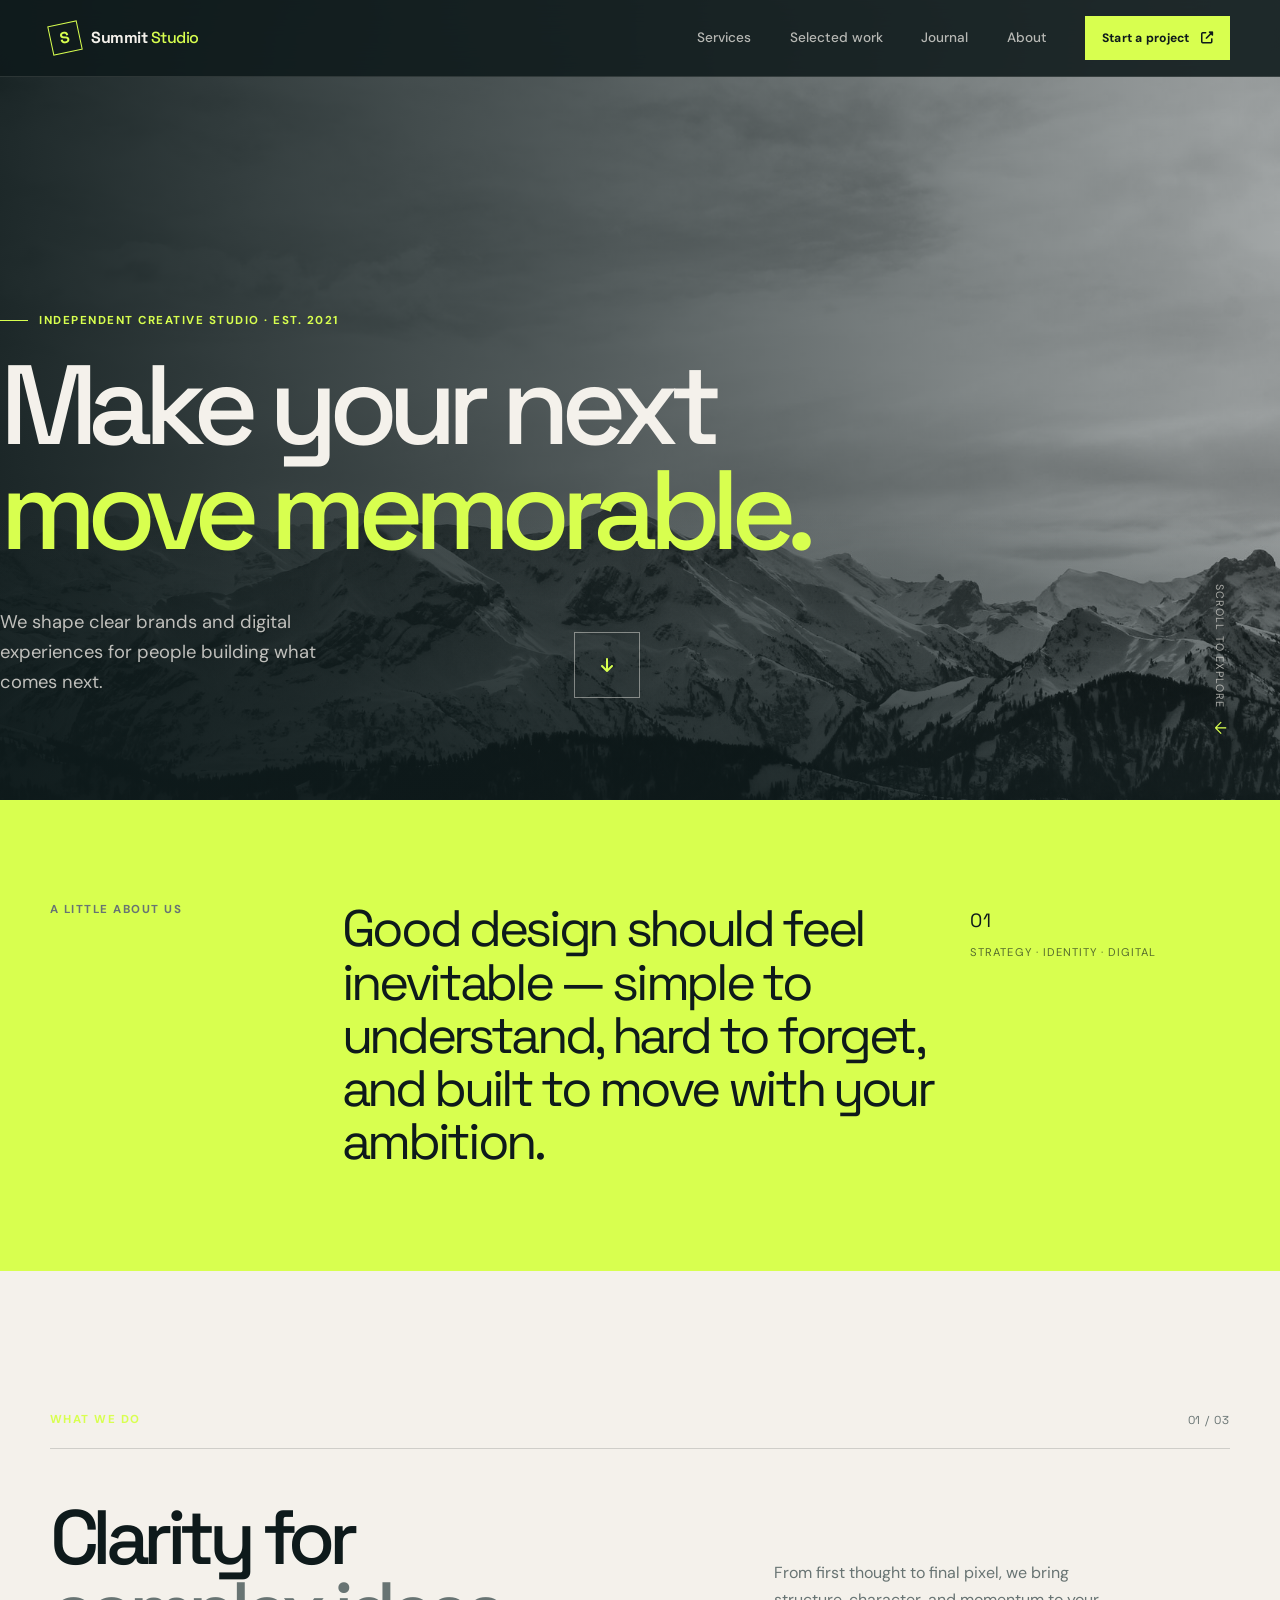
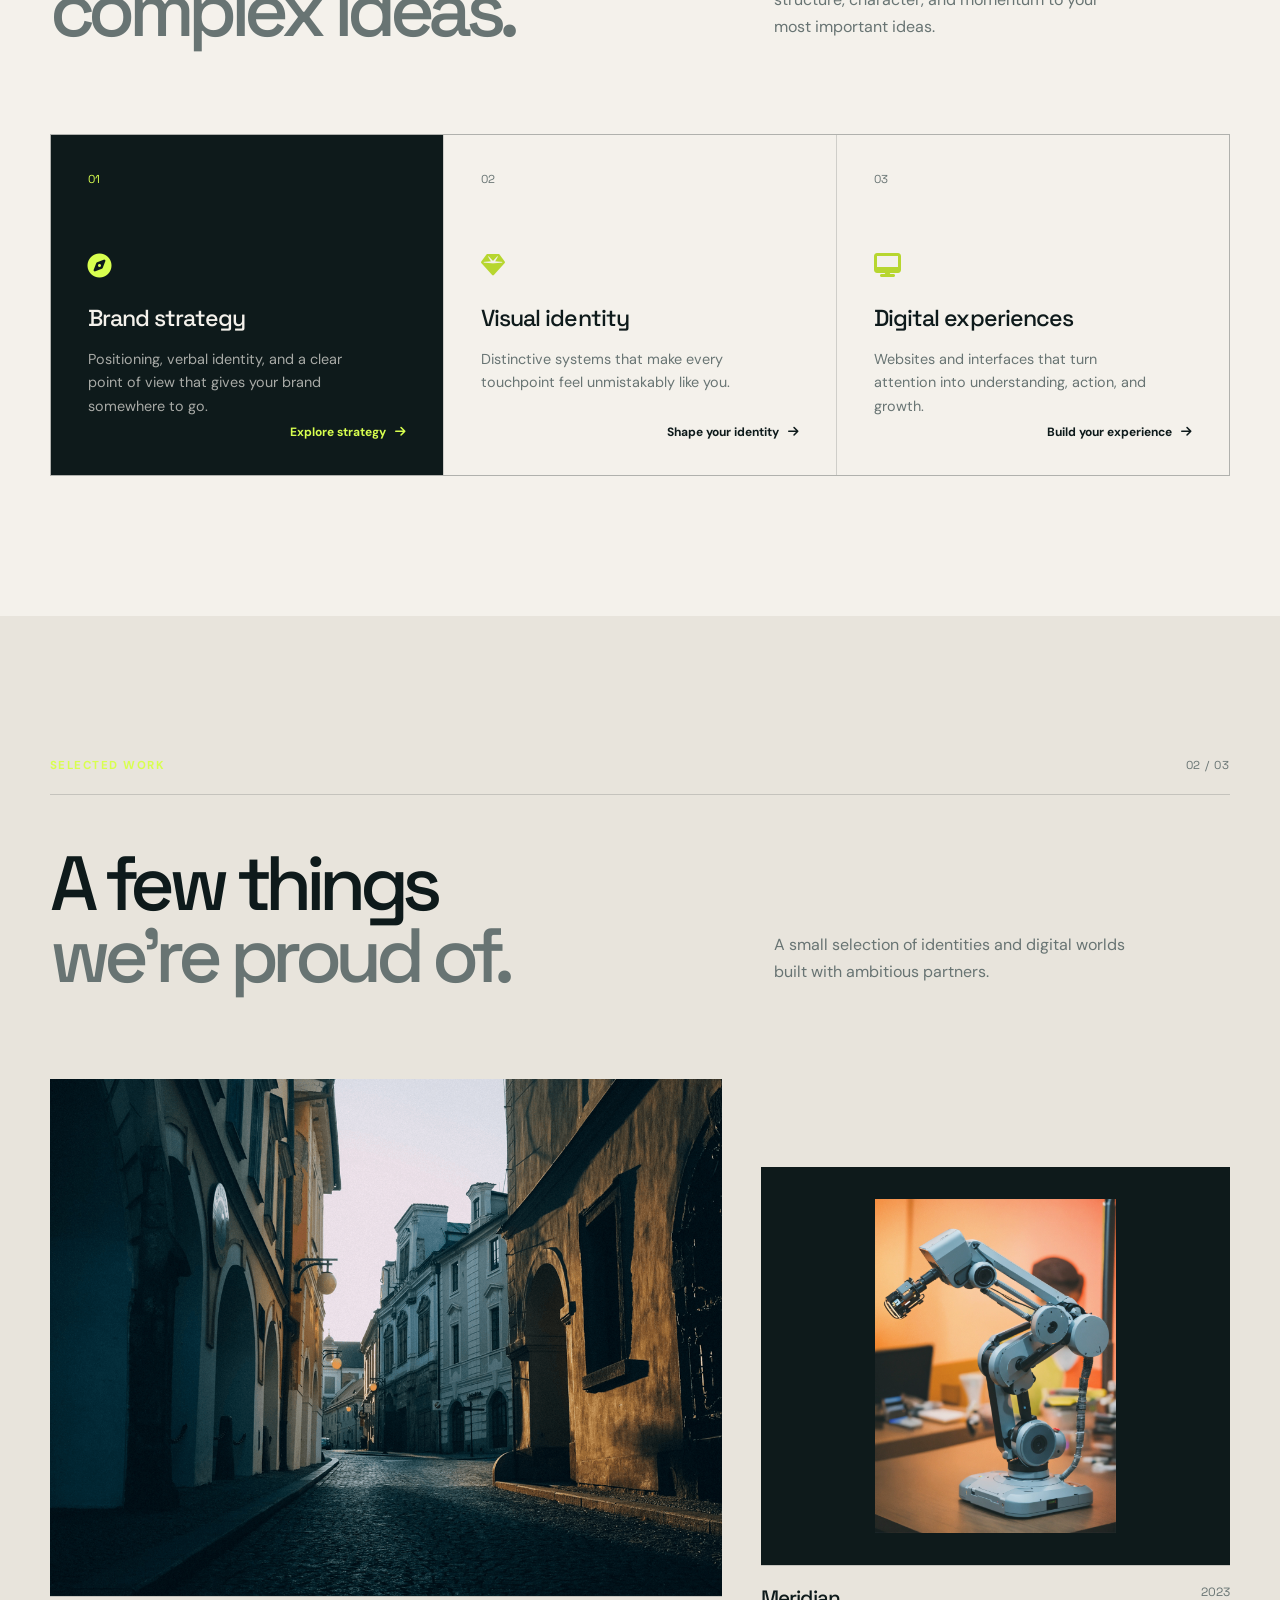
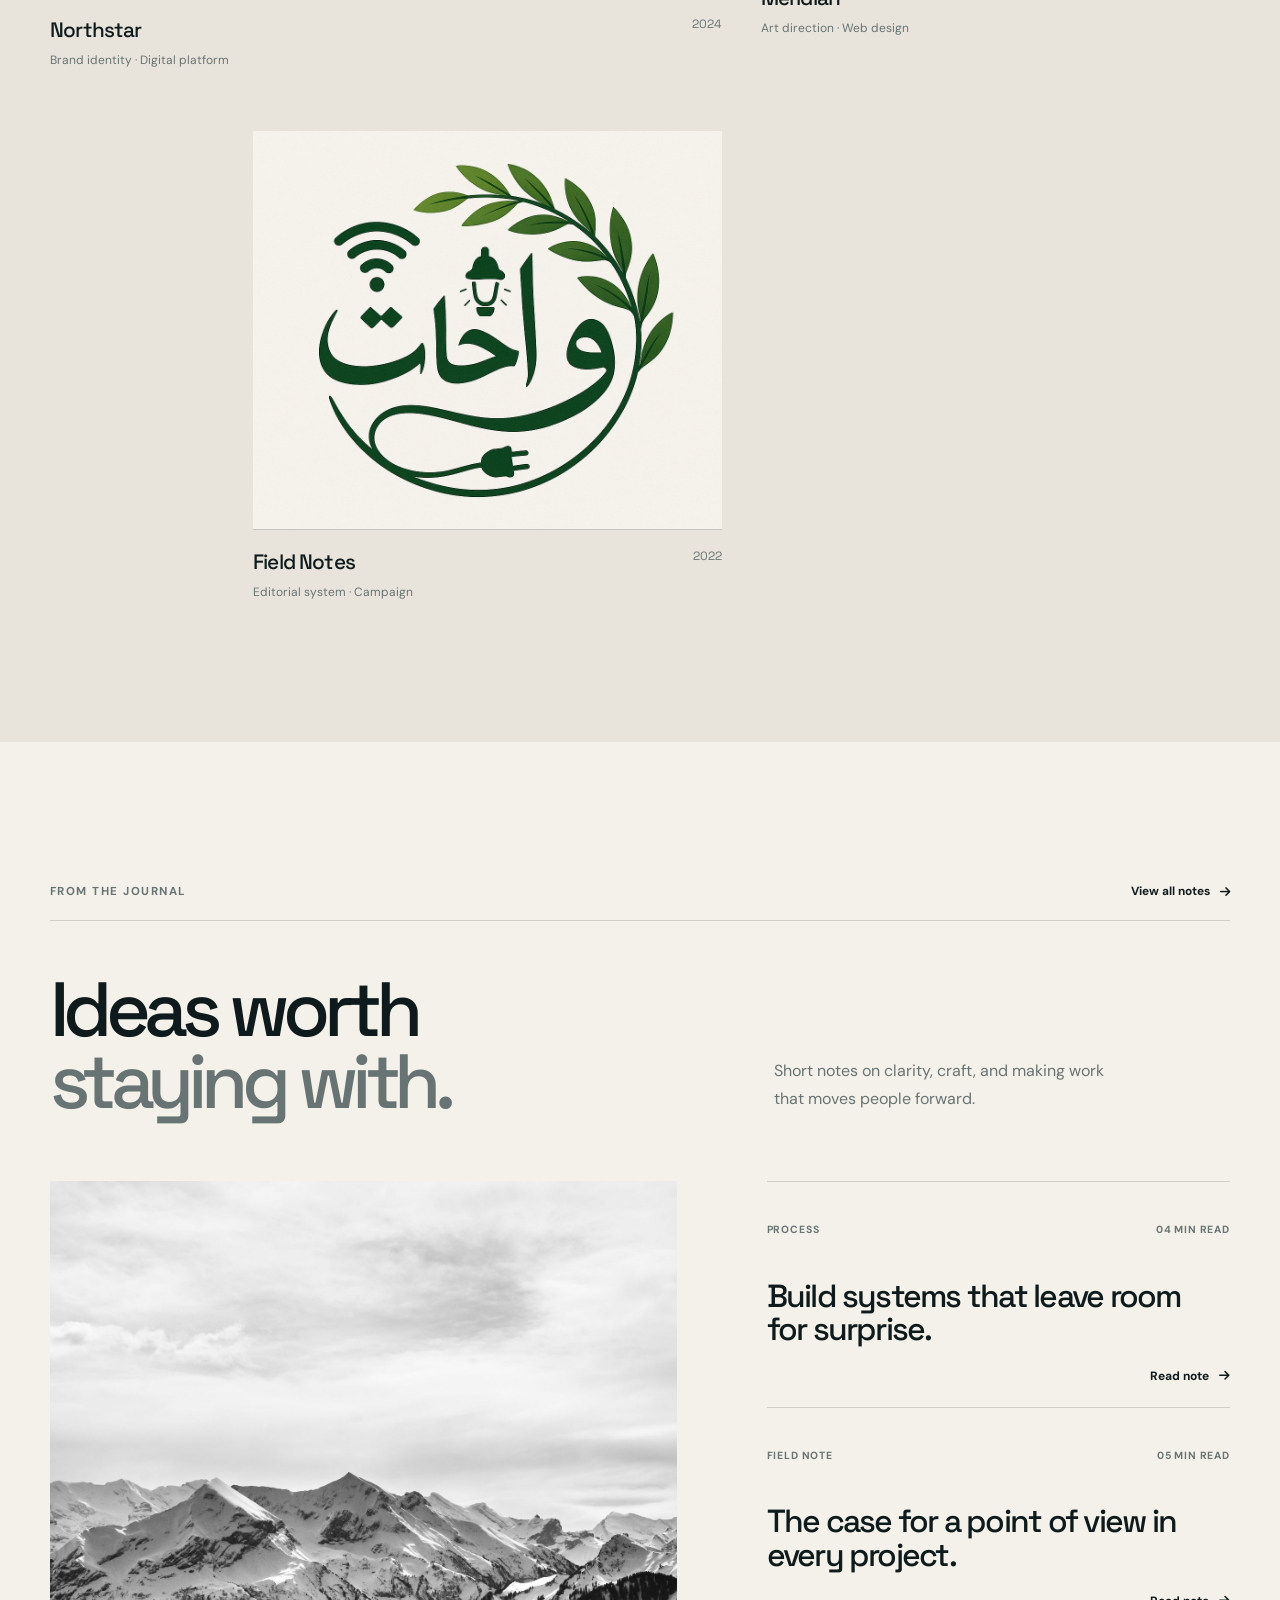
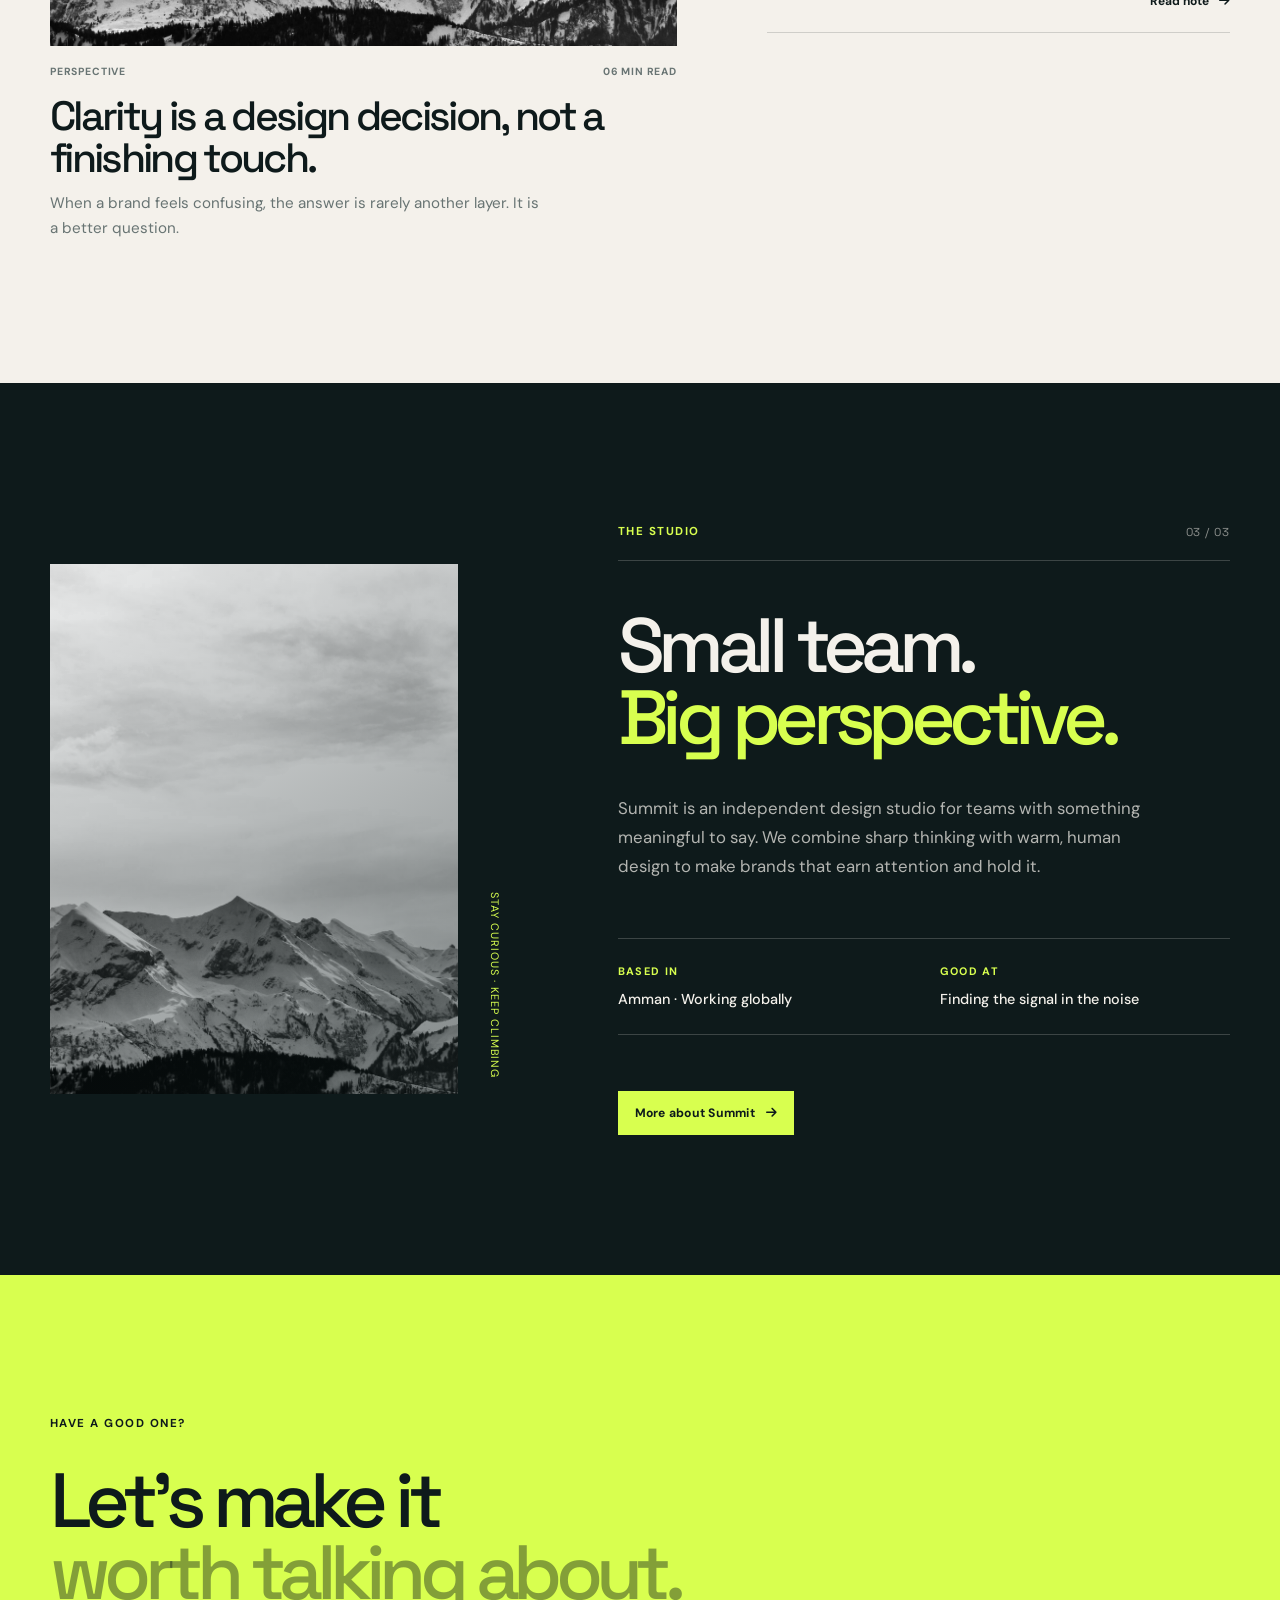
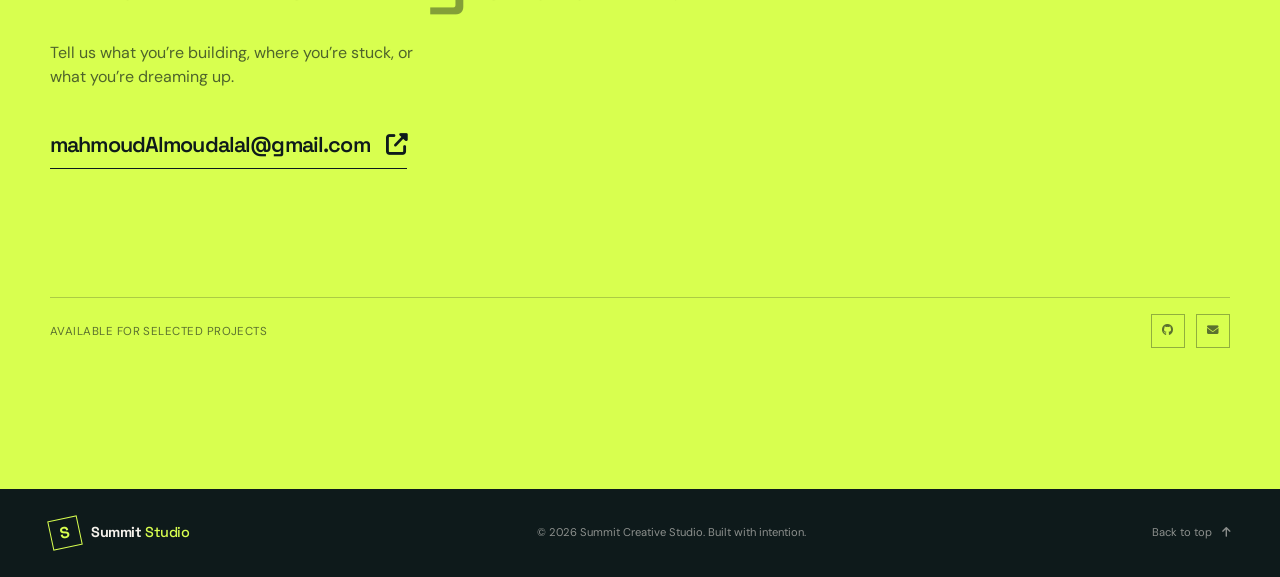
==== commit 4817b069: "Add Summit journal and articles" ====
--- a/index.html
+++ b/index.html
@@ -37,6 +37,7 @@
         <nav class="site-nav" aria-label="Primary navigation">
           <a href="#services">Services</a>
           <a href="#work">Selected work</a>
+          <a href="journal/index.html">Journal</a>
           <a href="#about">About</a>
           <a class="nav-cta" href="#contact">Start a project <i class="fas fa-external-link-alt" aria-hidden="true"></i></a>
         </nav>
@@ -125,7 +126,7 @@
 
           <div class="work-grid">
             <article class="project-card project-card-large">
-              <a href="#contact" class="project-image" aria-label="View Northstar project case study">
+              <a href="projects/northstar.html" class="project-image" aria-label="View Northstar project case study">
                 <img src="image/photo1.png" alt="Abstract visual from the Northstar project" />
                 <span class="project-arrow"><i class="fas fa-external-link-alt" aria-hidden="true"></i></span>
               </a>
@@ -138,7 +139,7 @@
               </div>
             </article>
             <article class="project-card">
-              <a href="#contact" class="project-image project-image-dark" aria-label="View Meridian project case study">
+              <a href="projects/meridian.html" class="project-image project-image-dark" aria-label="View Meridian project case study">
                 <img src="image/main.png" alt="Editorial visual from the Meridian project" />
                 <span class="project-arrow"><i class="fas fa-external-link-alt" aria-hidden="true"></i></span>
               </a>
@@ -151,7 +152,7 @@
               </div>
             </article>
             <article class="project-card project-card-offset">
-              <a href="#contact" class="project-image" aria-label="View Field Notes project case study">
+              <a href="projects/field-notes.html" class="project-image" aria-label="View Field Notes project case study">
                 <img src="image/logo.jpg" alt="Graphic mark from the Field Notes project" />
                 <span class="project-arrow"><i class="fas fa-external-link-alt" aria-hidden="true"></i></span>
               </a>
@@ -163,6 +164,39 @@
                 <span class="project-year">2022</span>
               </div>
             </article>
+          </div>
+        </div>
+      </section>
+
+      <section class="journal-teaser section" id="journal" aria-labelledby="journal-title">
+        <div class="container">
+          <div class="section-topline">
+            <p class="eyebrow dark-eyebrow">From the journal</p>
+            <a class="journal-all-link" href="journal/index.html">View all notes <i class="fas fa-arrow-right" aria-hidden="true"></i></a>
+          </div>
+          <div class="section-heading-row journal-heading-row">
+            <h2 id="journal-title">Ideas worth<br /><em>staying with.</em></h2>
+            <p class="section-lead">Short notes on clarity, craft, and making work that moves people forward.</p>
+          </div>
+          <div class="journal-teaser-grid">
+            <article class="journal-teaser-featured">
+              <a href="journal/clarity-is-a-design-decision.html" class="journal-cover"><img src="image/landing.jpg" alt="Mountain landscape for the article Clarity Is a Design Decision" /></a>
+              <div class="journal-card-meta"><span>Perspective</span><span>06 min read</span></div>
+              <h3><a href="journal/clarity-is-a-design-decision.html">Clarity is a design decision, not a finishing touch.</a></h3>
+              <p>When a brand feels confusing, the answer is rarely another layer. It is a better question.</p>
+            </article>
+            <div class="journal-teaser-list">
+              <article>
+                <div class="journal-card-meta"><span>Process</span><span>04 min read</span></div>
+                <h3><a href="journal/systems-that-leave-room.html">Build systems that leave room for surprise.</a></h3>
+                <a class="text-link journal-read-link" href="journal/systems-that-leave-room.html">Read note <i class="fas fa-arrow-right" aria-hidden="true"></i></a>
+              </article>
+              <article>
+                <div class="journal-card-meta"><span>Field note</span><span>05 min read</span></div>
+                <h3><a href="journal/the-case-for-a-point-of-view.html">The case for a point of view in every project.</a></h3>
+                <a class="text-link journal-read-link" href="journal/the-case-for-a-point-of-view.html">Read note <i class="fas fa-arrow-right" aria-hidden="true"></i></a>
+              </article>
+            </div>
           </div>
         </div>
       </section>
--- a/styles/style.css
+++ b/styles/style.css
@@ -1077,3 +1077,977 @@
     animation-iteration-count: 1 !important;
   }
 }
+
+/* Case study pages */
+.case-study-page {
+  background: var(--paper);
+}
+
+.case-study-hero {
+  position: relative;
+  display: flex;
+  min-height: 680px;
+  align-items: flex-end;
+  overflow: hidden;
+  background-color: var(--ink);
+  color: var(--paper);
+}
+
+.case-study-hero::before {
+  position: absolute;
+  inset: 0;
+  background: linear-gradient(90deg, rgba(14, 26, 27, 0.92), rgba(14, 26, 27, 0.58) 58%, rgba(14, 26, 27, 0.18));
+  content: "";
+}
+
+.case-study-hero::after {
+  position: absolute;
+  right: 0;
+  bottom: 0;
+  left: 0;
+  height: 36%;
+  background: linear-gradient(transparent, rgba(14, 26, 27, 0.88));
+  content: "";
+}
+
+.case-study-hero-northstar {
+  background-image: url("../image/landing.jpg");
+  background-position: center;
+  background-size: cover;
+}
+
+.case-study-hero-meridian {
+  background-image: linear-gradient(135deg, rgba(14, 26, 27, 0.78), rgba(14, 26, 27, 0.3)), url("../image/main.png");
+  background-position: center;
+  background-size: cover;
+}
+
+.case-study-hero-field-notes {
+  background-image: linear-gradient(135deg, rgba(14, 26, 27, 0.84), rgba(14, 26, 27, 0.35)), url("../image/logo.jpg");
+  background-position: center;
+  background-size: cover;
+}
+
+.case-study-hero-content {
+  position: relative;
+  z-index: 1;
+  width: 100%;
+  padding-top: 12rem;
+  padding-bottom: clamp(4rem, 8vw, 7rem);
+}
+
+.back-link {
+  display: inline-flex;
+  align-items: center;
+  gap: 0.7rem;
+  margin-bottom: clamp(5rem, 12vw, 10rem);
+  color: rgba(244, 241, 235, 0.68);
+  font-size: 0.73rem;
+  transition: color 180ms var(--ease-out), gap 180ms var(--ease-out);
+}
+
+.back-link:hover,
+.back-link:focus-visible {
+  gap: 1rem;
+  color: var(--accent);
+}
+
+.case-study-title {
+  margin: 1.5rem 0 1rem;
+  font-family: "Space Grotesk", sans-serif;
+  font-size: clamp(4.3rem, 12vw, 11rem);
+  font-weight: 500;
+  letter-spacing: -0.1em;
+  line-height: 0.86;
+}
+
+.case-study-intro {
+  max-width: 440px;
+  margin: 0;
+  color: rgba(244, 241, 235, 0.75);
+  font-size: clamp(1.1rem, 2vw, 1.4rem);
+  line-height: 1.5;
+}
+
+.case-study-meta {
+  display: flex;
+  flex-wrap: wrap;
+  gap: 1rem 3rem;
+  margin-top: 3rem;
+  padding-top: 1rem;
+  border-top: 1px solid var(--line-light);
+  color: rgba(244, 241, 235, 0.66);
+  font-size: 0.72rem;
+}
+
+.case-study-meta span {
+  display: flex;
+  flex-direction: column;
+  gap: 0.4rem;
+}
+
+.case-study-meta b {
+  color: var(--accent);
+  font-size: 0.62rem;
+  letter-spacing: 0.1em;
+  text-transform: uppercase;
+}
+
+.case-study-feature-image {
+  display: grid;
+  min-height: clamp(360px, 56vw, 760px);
+  place-items: center;
+  overflow: hidden;
+  background: var(--paper-muted);
+}
+
+.case-study-feature-image img {
+  width: 100%;
+  height: 100%;
+  max-height: 760px;
+  object-fit: cover;
+}
+
+.case-study-feature-image-dark {
+  background: var(--ink);
+}
+
+.case-study-feature-image-dark img {
+  max-width: 1000px;
+  object-fit: contain;
+  padding: clamp(2rem, 8vw, 8rem);
+  mix-blend-mode: screen;
+}
+
+.case-study-feature-image-field img {
+  max-width: 660px;
+  object-fit: contain;
+  padding: 3rem;
+}
+
+.case-study-section {
+  padding-block: var(--section-space);
+}
+
+.case-study-section-dark {
+  background: var(--ink);
+  color: var(--paper);
+}
+
+.case-study-grid {
+  display: grid;
+  grid-template-columns: minmax(180px, 0.6fr) minmax(0, 1.4fr);
+  align-items: start;
+  gap: clamp(2rem, 8vw, 8rem);
+}
+
+.case-study-grid h2 {
+  margin: 0 0 2.5rem;
+  font-family: "Space Grotesk", sans-serif;
+  font-size: clamp(3rem, 6vw, 6.2rem);
+  font-weight: 500;
+  letter-spacing: -0.09em;
+  line-height: 0.92;
+}
+
+.case-study-grid h2 em {
+  color: var(--muted);
+  font-style: normal;
+}
+
+.case-study-section-dark .case-study-grid h2 em {
+  color: var(--accent);
+}
+
+.case-study-body {
+  max-width: 600px;
+  margin: 0 0 1.5rem;
+  color: var(--muted);
+  font-size: 1.05rem;
+  line-height: 1.8;
+}
+
+.case-study-section-dark .case-study-body {
+  color: rgba(244, 241, 235, 0.7);
+}
+
+.case-study-grid-reverse {
+  grid-template-columns: minmax(0, 1fr) minmax(260px, 0.9fr);
+  align-items: center;
+}
+
+.case-study-image-panel {
+  position: relative;
+  margin: 0;
+  padding: 1rem;
+  background: var(--paper-muted);
+  color: var(--ink);
+  transform: rotate(2deg);
+}
+
+.case-study-image-panel img {
+  width: 100%;
+  max-height: 560px;
+  object-fit: cover;
+}
+
+.case-study-image-panel-notebook {
+  max-width: 440px;
+  justify-self: end;
+  padding: 1rem 1rem 1.8rem;
+  background: #ddd8ce;
+}
+
+.case-study-image-panel-notebook img {
+  aspect-ratio: 0.75 / 1;
+  object-fit: cover;
+}
+
+.case-study-image-panel figcaption {
+  margin: 0.9rem 0 0;
+  font-family: "Space Grotesk", sans-serif;
+  font-size: 0.72rem;
+  line-height: 1.4;
+}
+
+.case-study-results {
+  display: grid;
+  grid-template-columns: repeat(3, 1fr);
+  gap: 1px;
+  margin-top: 4rem;
+  border: 1px solid var(--line);
+  background: var(--line);
+}
+
+.case-study-results > div {
+  min-height: 250px;
+  padding: 2rem;
+  background: var(--paper);
+}
+
+.case-study-results strong {
+  color: var(--accent-deep);
+  font-family: "Space Grotesk", sans-serif;
+  font-size: 0.72rem;
+}
+
+.case-study-results h3 {
+  margin: 4rem 0 0.7rem;
+  font-family: "Space Grotesk", sans-serif;
+  font-size: 1.35rem;
+  font-weight: 500;
+  letter-spacing: -0.04em;
+}
+
+.case-study-results p {
+  max-width: 260px;
+  margin: 0;
+  color: var(--muted);
+  font-size: 0.88rem;
+  line-height: 1.6;
+}
+
+.case-study-next {
+  padding-block: clamp(4rem, 8vw, 7rem);
+  background: var(--accent);
+}
+
+.case-study-next-inner {
+  display: flex;
+  flex-direction: column;
+  gap: 2rem;
+}
+
+.case-study-next .dark-eyebrow {
+  color: var(--ink);
+}
+
+.case-study-next a {
+  display: flex;
+  align-items: center;
+  justify-content: space-between;
+  gap: 2rem;
+  border-bottom: 1px solid var(--ink);
+  padding-bottom: 1rem;
+  font-family: "Space Grotesk", sans-serif;
+  font-size: clamp(2.8rem, 7vw, 7rem);
+  letter-spacing: -0.09em;
+  line-height: 0.9;
+  transition: color 180ms var(--ease-out), padding 180ms var(--ease-out);
+}
+
+.case-study-next a:hover,
+.case-study-next a:focus-visible {
+  padding-inline: 1rem;
+  color: rgba(14, 26, 27, 0.55);
+}
+
+.case-study-next a i {
+  font-size: 0.4em;
+  transition: transform 180ms var(--ease-out);
+}
+
+.case-study-next a:hover i,
+.case-study-next a:focus-visible i {
+  transform: translateX(8px);
+}
+
+@media (max-width: 800px) {
+  .case-study-hero {
+    min-height: 650px;
+  }
+
+  .case-study-grid,
+  .case-study-grid-reverse {
+    grid-template-columns: 1fr;
+    gap: 2.5rem;
+  }
+
+  .case-study-grid > .eyebrow {
+    margin-bottom: -1rem;
+  }
+
+  .case-study-image-panel,
+  .case-study-image-panel-notebook {
+    max-width: 460px;
+    justify-self: start;
+  }
+
+  .case-study-results {
+    grid-template-columns: 1fr;
+  }
+
+  .case-study-results > div {
+    min-height: auto;
+  }
+
+  .case-study-results h3 {
+    margin-top: 2rem;
+  }
+}
+
+@media (max-width: 700px) {
+  .case-study-hero-content {
+    padding-top: 10rem;
+    padding-bottom: 3.5rem;
+  }
+
+  .back-link {
+    margin-bottom: 6rem;
+  }
+
+  .case-study-title {
+    font-size: clamp(4rem, 19vw, 7rem);
+  }
+
+  .case-study-meta {
+    gap: 1.25rem;
+    margin-top: 2.5rem;
+  }
+
+  .case-study-feature-image-field img {
+    padding: 1.5rem;
+  }
+
+  .case-study-next a {
+    font-size: clamp(2.6rem, 12vw, 5rem);
+  }
+}
+
+/* Journal and article pages */
+.nav-current {
+  color: var(--accent) !important;
+}
+
+.nav-current::after {
+  transform: scaleX(1) !important;
+  transform-origin: left !important;
+}
+
+.journal-teaser {
+  background: var(--paper);
+}
+
+.journal-all-link,
+.journal-inline-link {
+  display: inline-flex;
+  align-items: center;
+  gap: 0.6rem;
+  color: var(--ink);
+  font-size: 0.74rem;
+  font-weight: 700;
+  transition: color 180ms var(--ease-out), gap 180ms var(--ease-out);
+}
+
+.journal-all-link:hover,
+.journal-all-link:focus-visible,
+.journal-inline-link:hover,
+.journal-inline-link:focus-visible {
+  gap: 0.95rem;
+  color: var(--muted);
+}
+
+.journal-heading-row {
+  margin-bottom: 0;
+}
+
+.journal-teaser-grid {
+  display: grid;
+  grid-template-columns: minmax(0, 1.15fr) minmax(300px, 0.85fr);
+  gap: clamp(2rem, 7vw, 7rem);
+  margin-top: 4rem;
+}
+
+.journal-teaser-featured {
+  max-width: 660px;
+}
+
+.journal-cover,
+.journal-featured-image,
+.journal-archive-image {
+  display: block;
+  overflow: hidden;
+  background: var(--ink);
+}
+
+.journal-cover {
+  aspect-ratio: 1.35 / 1;
+}
+
+.journal-cover img,
+.journal-featured-image img,
+.journal-archive-image img {
+  width: 100%;
+  height: 100%;
+  object-fit: cover;
+  transition: transform 500ms var(--ease-out), filter 250ms var(--ease-out);
+}
+
+.journal-cover:hover img,
+.journal-cover:focus-visible img,
+.journal-featured-image:hover img,
+.journal-featured-image:focus-visible img,
+.journal-archive-image:hover img,
+.journal-archive-image:focus-visible img {
+  filter: saturate(1.08);
+  transform: scale(1.04);
+}
+
+.journal-card-meta {
+  display: flex;
+  align-items: center;
+  justify-content: space-between;
+  gap: 1rem;
+  margin-top: 1.15rem;
+  color: var(--muted);
+  font-size: 0.65rem;
+  font-weight: 700;
+  letter-spacing: 0.08em;
+  text-transform: uppercase;
+}
+
+.journal-teaser-featured h3 {
+  max-width: 570px;
+  margin: 1rem 0 0.7rem;
+  font-family: "Space Grotesk", sans-serif;
+  font-size: clamp(1.8rem, 3.2vw, 3rem);
+  font-weight: 500;
+  letter-spacing: -0.065em;
+  line-height: 1.02;
+}
+
+.journal-teaser-featured h3 a,
+.journal-archive-card h2 a {
+  transition: color 180ms var(--ease-out);
+}
+
+.journal-teaser-featured h3 a:hover,
+.journal-teaser-featured h3 a:focus-visible,
+.journal-archive-card h2 a:hover,
+.journal-archive-card h2 a:focus-visible {
+  color: var(--muted);
+}
+
+.journal-teaser-featured > p {
+  max-width: 500px;
+  margin: 0;
+  color: var(--muted);
+  font-size: 0.95rem;
+  line-height: 1.7;
+}
+
+.journal-teaser-list {
+  border-top: 1px solid var(--line);
+}
+
+.journal-teaser-list article {
+  position: relative;
+  min-height: 218px;
+  padding: 1.35rem 0 3.7rem;
+  border-bottom: 1px solid var(--line);
+}
+
+.journal-teaser-list h3 {
+  max-width: 440px;
+  margin: 2.6rem 0 0;
+  font-family: "Space Grotesk", sans-serif;
+  font-size: clamp(1.45rem, 2.5vw, 2.35rem);
+  font-weight: 500;
+  letter-spacing: -0.055em;
+  line-height: 1.06;
+}
+
+.journal-read-link {
+  position: absolute;
+  right: 0;
+  bottom: 1.35rem;
+  color: var(--ink);
+}
+
+.journal-page {
+  background: var(--paper);
+}
+
+.journal-hero {
+  display: flex;
+  min-height: 540px;
+  align-items: flex-end;
+  background: var(--ink);
+  color: var(--paper);
+}
+
+.journal-hero-inner {
+  width: 100%;
+  padding-top: 10rem;
+  padding-bottom: clamp(4rem, 8vw, 7rem);
+}
+
+.journal-hero h1 {
+  max-width: 870px;
+  margin: 1.55rem 0 1.2rem;
+  font-family: "Space Grotesk", sans-serif;
+  font-size: clamp(4rem, 9vw, 8.5rem);
+  font-weight: 500;
+  letter-spacing: -0.09em;
+  line-height: 0.87;
+}
+
+.journal-hero h1 em {
+  color: var(--accent);
+  font-style: normal;
+}
+
+.journal-hero-inner > p:last-child {
+  max-width: 450px;
+  margin: 0;
+  color: rgba(244, 241, 235, 0.72);
+  font-size: 1.05rem;
+  line-height: 1.65;
+}
+
+.journal-featured-card {
+  display: grid;
+  grid-template-columns: minmax(0, 1.1fr) minmax(280px, 0.9fr);
+  align-items: center;
+  gap: clamp(2rem, 6vw, 6rem);
+  margin-top: 4rem;
+}
+
+.journal-featured-image {
+  aspect-ratio: 1.17 / 1;
+}
+
+.journal-featured-copy h2,
+.journal-archive-card h2 {
+  margin: 1rem 0;
+  font-family: "Space Grotesk", sans-serif;
+  font-weight: 500;
+  letter-spacing: -0.065em;
+  line-height: 1.02;
+}
+
+.journal-featured-copy h2 {
+  font-size: clamp(2.1rem, 4.3vw, 4.35rem);
+}
+
+.journal-featured-copy p,
+.journal-archive-card p {
+  color: var(--muted);
+  line-height: 1.7;
+}
+
+.journal-featured-copy p {
+  max-width: 445px;
+  margin: 0 0 2rem;
+  font-size: 1rem;
+}
+
+.journal-archive-grid {
+  display: grid;
+  grid-template-columns: repeat(2, minmax(0, 1fr));
+  gap: clamp(2rem, 6vw, 6rem);
+  margin-top: 4rem;
+}
+
+.journal-archive-image {
+  aspect-ratio: 1.25 / 1;
+  background: #dad5cb;
+}
+
+.journal-archive-image-notebook img {
+  object-fit: cover;
+}
+
+.journal-archive-card h2 {
+  max-width: 480px;
+  font-size: clamp(1.85rem, 3vw, 2.8rem);
+}
+
+.journal-archive-card p {
+  max-width: 420px;
+  margin: 0 0 1.4rem;
+  font-size: 0.94rem;
+}
+
+.journal-signoff {
+  background: var(--accent);
+}
+
+.journal-signoff-inner {
+  display: flex;
+  flex-direction: column;
+  align-items: flex-start;
+}
+
+.journal-signoff .eyebrow {
+  color: var(--ink);
+}
+
+.journal-signoff h2 {
+  margin: 2rem 0 1.4rem;
+  font-family: "Space Grotesk", sans-serif;
+  font-size: clamp(3.1rem, 6vw, 6rem);
+  font-weight: 500;
+  letter-spacing: -0.085em;
+  line-height: 0.92;
+}
+
+.journal-signoff h2 em {
+  color: rgba(14, 26, 27, 0.45);
+  font-style: normal;
+}
+
+.journal-signoff-inner > p:not(.eyebrow) {
+  max-width: 430px;
+  margin: 0 0 2.2rem;
+  color: rgba(14, 26, 27, 0.68);
+}
+
+.article-page {
+  background: var(--paper);
+}
+
+.article-hero {
+  padding-top: 76px;
+  background: var(--ink);
+  color: var(--paper);
+}
+
+.article-hero-paper {
+  background: var(--paper-muted);
+  color: var(--ink);
+}
+
+.article-hero-field {
+  background-image: linear-gradient(90deg, rgba(14, 26, 27, 0.92), rgba(14, 26, 27, 0.64)), url("../image/logo.jpg");
+  background-position: center;
+  background-size: cover;
+}
+
+.article-hero-inner {
+  max-width: 1000px;
+  padding-top: clamp(4rem, 11vw, 9rem);
+  padding-bottom: clamp(4rem, 8vw, 7rem);
+}
+
+.article-hero .back-link {
+  margin-bottom: clamp(4rem, 9vw, 7.5rem);
+}
+
+.article-back-link-dark {
+  color: var(--muted);
+}
+
+.article-back-link-dark:hover,
+.article-back-link-dark:focus-visible {
+  color: var(--ink);
+}
+
+.article-meta {
+  max-width: 600px;
+  color: rgba(244, 241, 235, 0.62);
+}
+
+.article-hero-paper .article-meta {
+  color: var(--muted);
+}
+
+.article-hero h1 {
+  max-width: 980px;
+  margin: 1.15rem 0 1.7rem;
+  font-family: "Space Grotesk", sans-serif;
+  font-size: clamp(3.5rem, 7.5vw, 7.8rem);
+  font-weight: 500;
+  letter-spacing: -0.09em;
+  line-height: 0.9;
+}
+
+.article-hero h1 em {
+  color: var(--accent);
+  font-style: normal;
+}
+
+.article-hero-paper h1 em {
+  color: var(--muted);
+}
+
+.article-hero-inner > p:last-child {
+  max-width: 545px;
+  margin: 0;
+  color: rgba(244, 241, 235, 0.72);
+  font-size: clamp(1.06rem, 2vw, 1.3rem);
+  line-height: 1.6;
+}
+
+.article-hero-paper .article-hero-inner > p:last-child {
+  color: var(--muted);
+}
+
+.article-feature-image {
+  margin: 0;
+  background: var(--ink);
+}
+
+.article-feature-image img {
+  display: block;
+  width: min(100%, 1440px);
+  height: min(66vw, 760px);
+  margin-inline: auto;
+  object-fit: cover;
+}
+
+.article-feature-image-paper {
+  display: flex;
+  min-height: clamp(380px, 56vw, 670px);
+  align-items: center;
+  justify-content: center;
+  background: var(--paper-muted);
+}
+
+.article-feature-image-paper img {
+  width: min(420px, 72vw);
+  height: auto;
+  max-height: 610px;
+  margin: clamp(2rem, 6vw, 5rem) auto;
+  object-fit: contain;
+}
+
+.article-feature-image figcaption {
+  max-width: 1180px;
+  margin: 0 auto;
+  padding: 0.7rem 24px 1.25rem;
+  color: var(--muted);
+  font-size: 0.7rem;
+  font-style: italic;
+}
+
+.article-layout {
+  display: grid;
+  grid-template-columns: 160px minmax(0, 680px);
+  justify-content: center;
+  gap: clamp(2.5rem, 8vw, 8rem);
+  padding-block: clamp(4.5rem, 9vw, 8rem);
+}
+
+.article-asides {
+  padding-top: 0.75rem;
+  border-top: 1px solid var(--line);
+}
+
+.article-asides span {
+  color: var(--accent-deep);
+  font-family: "Space Grotesk", sans-serif;
+  font-size: 1.3rem;
+}
+
+.article-asides p {
+  margin: 0.5rem 0 0;
+  color: var(--muted);
+  font-size: 0.67rem;
+  font-weight: 700;
+  letter-spacing: 0.1em;
+  text-transform: uppercase;
+}
+
+.article-content {
+  font-size: 1.08rem;
+  line-height: 1.85;
+}
+
+.article-content p {
+  margin: 0 0 1.6rem;
+}
+
+.article-content .article-lead {
+  margin-bottom: 2.5rem;
+  font-family: "Space Grotesk", sans-serif;
+  font-size: clamp(1.5rem, 2.7vw, 2.15rem);
+  letter-spacing: -0.05em;
+  line-height: 1.35;
+}
+
+.article-content h2 {
+  margin: 3.5rem 0 1.1rem;
+  font-family: "Space Grotesk", sans-serif;
+  font-size: clamp(2rem, 3.4vw, 3rem);
+  font-weight: 500;
+  letter-spacing: -0.065em;
+  line-height: 1.03;
+}
+
+.article-content blockquote {
+  margin: 3rem 0;
+  padding: 1.5rem 0 1.5rem 1.5rem;
+  border-left: 3px solid var(--accent-deep);
+  font-family: "Space Grotesk", sans-serif;
+  font-size: clamp(1.35rem, 2.4vw, 1.95rem);
+  letter-spacing: -0.045em;
+  line-height: 1.35;
+}
+
+.article-next {
+  padding-block: clamp(4rem, 8vw, 7rem);
+  background: var(--accent);
+}
+
+.article-next-inner {
+  display: flex;
+  flex-direction: column;
+  gap: 2rem;
+}
+
+.article-next .dark-eyebrow {
+  color: var(--ink);
+}
+
+.article-next a {
+  display: flex;
+  align-items: center;
+  justify-content: space-between;
+  gap: 2rem;
+  border-bottom: 1px solid var(--ink);
+  padding-bottom: 1.1rem;
+  font-family: "Space Grotesk", sans-serif;
+  font-size: clamp(2.3rem, 5vw, 5.5rem);
+  letter-spacing: -0.085em;
+  line-height: 0.93;
+  transition: color 180ms var(--ease-out), padding 180ms var(--ease-out);
+}
+
+.article-next a:hover,
+.article-next a:focus-visible {
+  padding-inline: 1rem;
+  color: rgba(14, 26, 27, 0.55);
+}
+
+.article-next a i {
+  flex: 0 0 auto;
+  font-size: 0.45em;
+  transition: transform 180ms var(--ease-out);
+}
+
+.article-next a:hover i,
+.article-next a:focus-visible i {
+  transform: translateX(8px);
+}
+
+@media (max-width: 900px) {
+  .journal-teaser-grid,
+  .journal-featured-card {
+    grid-template-columns: 1fr;
+  }
+
+  .journal-teaser-featured {
+    max-width: 720px;
+  }
+
+  .journal-teaser-list {
+    max-width: 720px;
+  }
+
+  .journal-featured-image {
+    max-width: 760px;
+  }
+
+  .article-layout {
+    grid-template-columns: 1fr;
+    gap: 2.2rem;
+  }
+
+  .article-asides {
+    display: flex;
+    align-items: center;
+    gap: 0.75rem;
+  }
+
+  .article-asides p {
+    margin: 0;
+  }
+}
+
+@media (max-width: 700px) {
+  .journal-hero {
+    min-height: 470px;
+  }
+
+  .journal-hero-inner {
+    padding-top: 9rem;
+  }
+
+  .journal-hero h1 {
+    font-size: clamp(3.8rem, 17vw, 6.5rem);
+  }
+
+  .journal-featured-card,
+  .journal-archive-grid {
+    gap: 3rem;
+  }
+
+  .journal-archive-grid {
+    grid-template-columns: 1fr;
+  }
+
+  .journal-teaser-list article {
+    min-height: 205px;
+  }
+
+  .article-hero {
+    padding-top: 68px;
+  }
+
+  .article-hero .back-link {
+    margin-bottom: 4.5rem;
+  }
+
+  .article-feature-image figcaption {
+    padding-inline: 16px;
+  }
+
+  .article-content {
+    font-size: 1rem;
+  }
+
+  .article-next a {
+    font-size: clamp(2.15rem, 10vw, 4rem);
+  }
+}
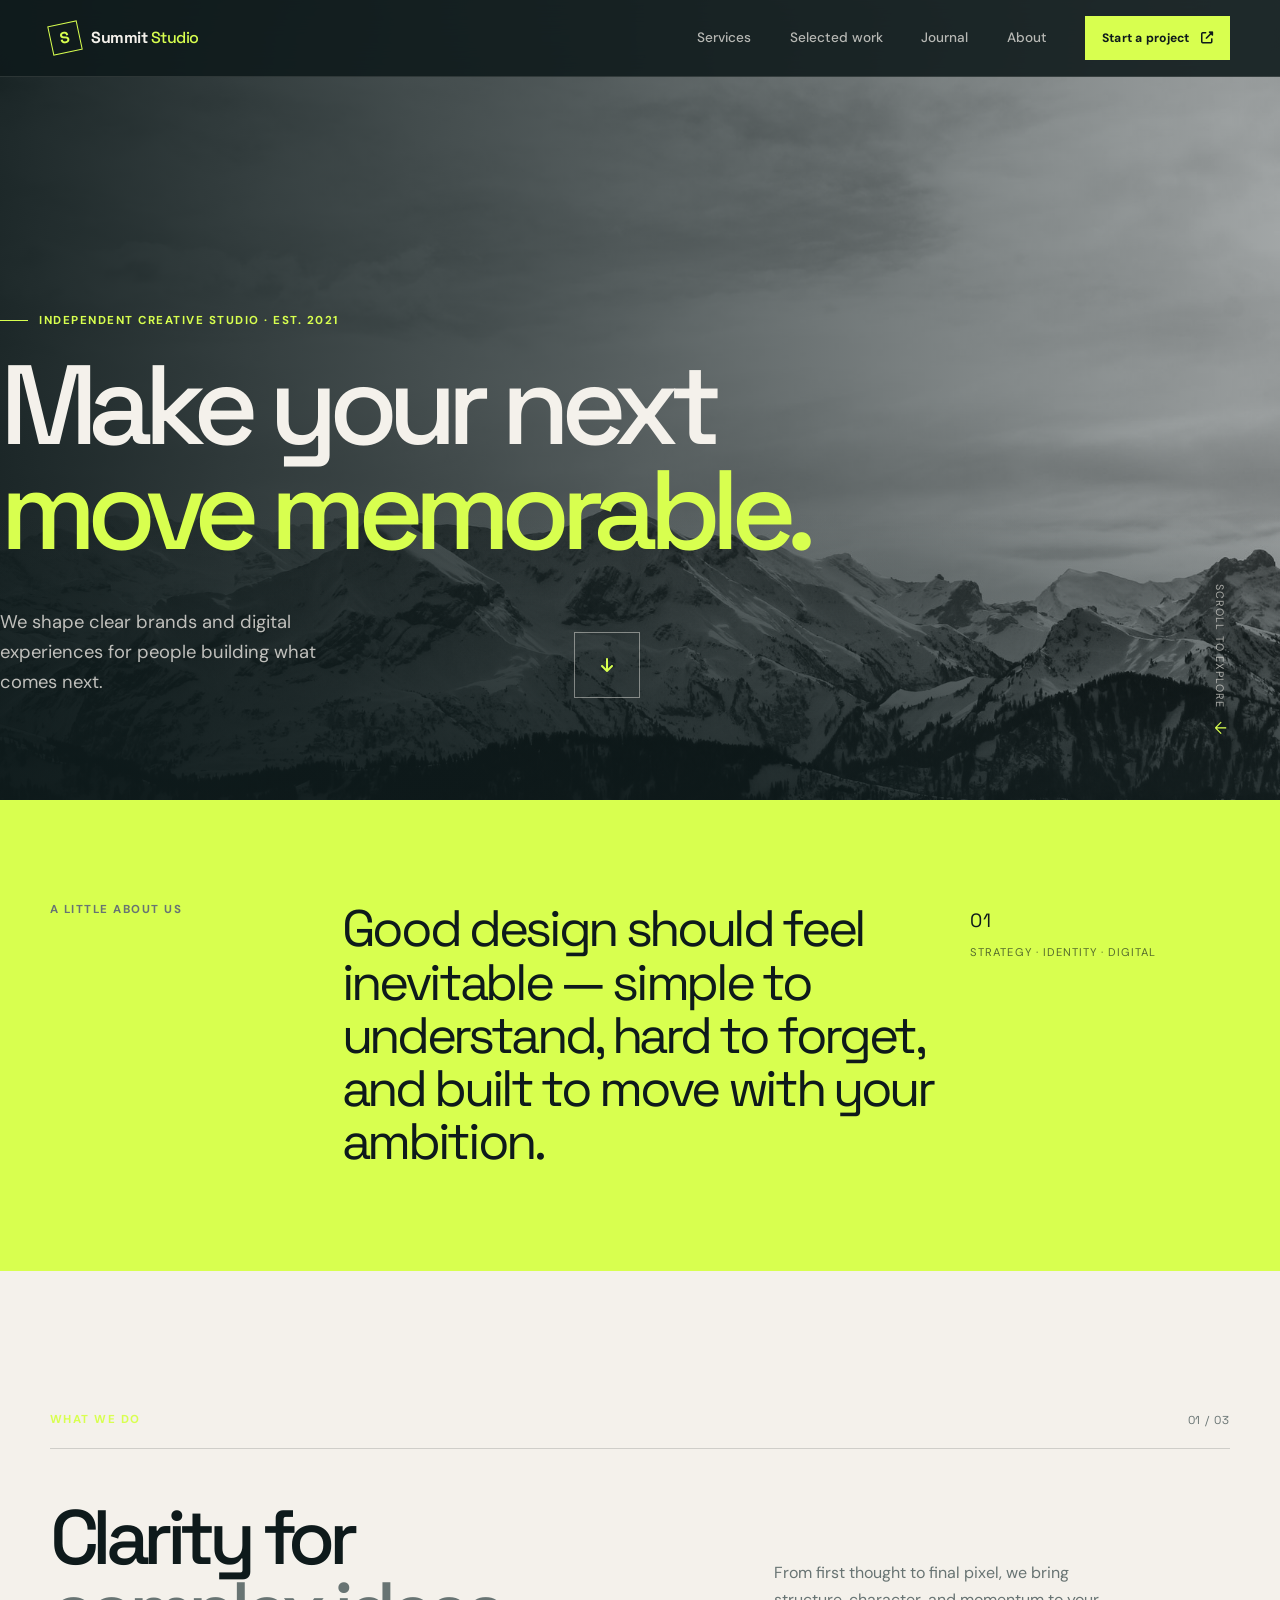
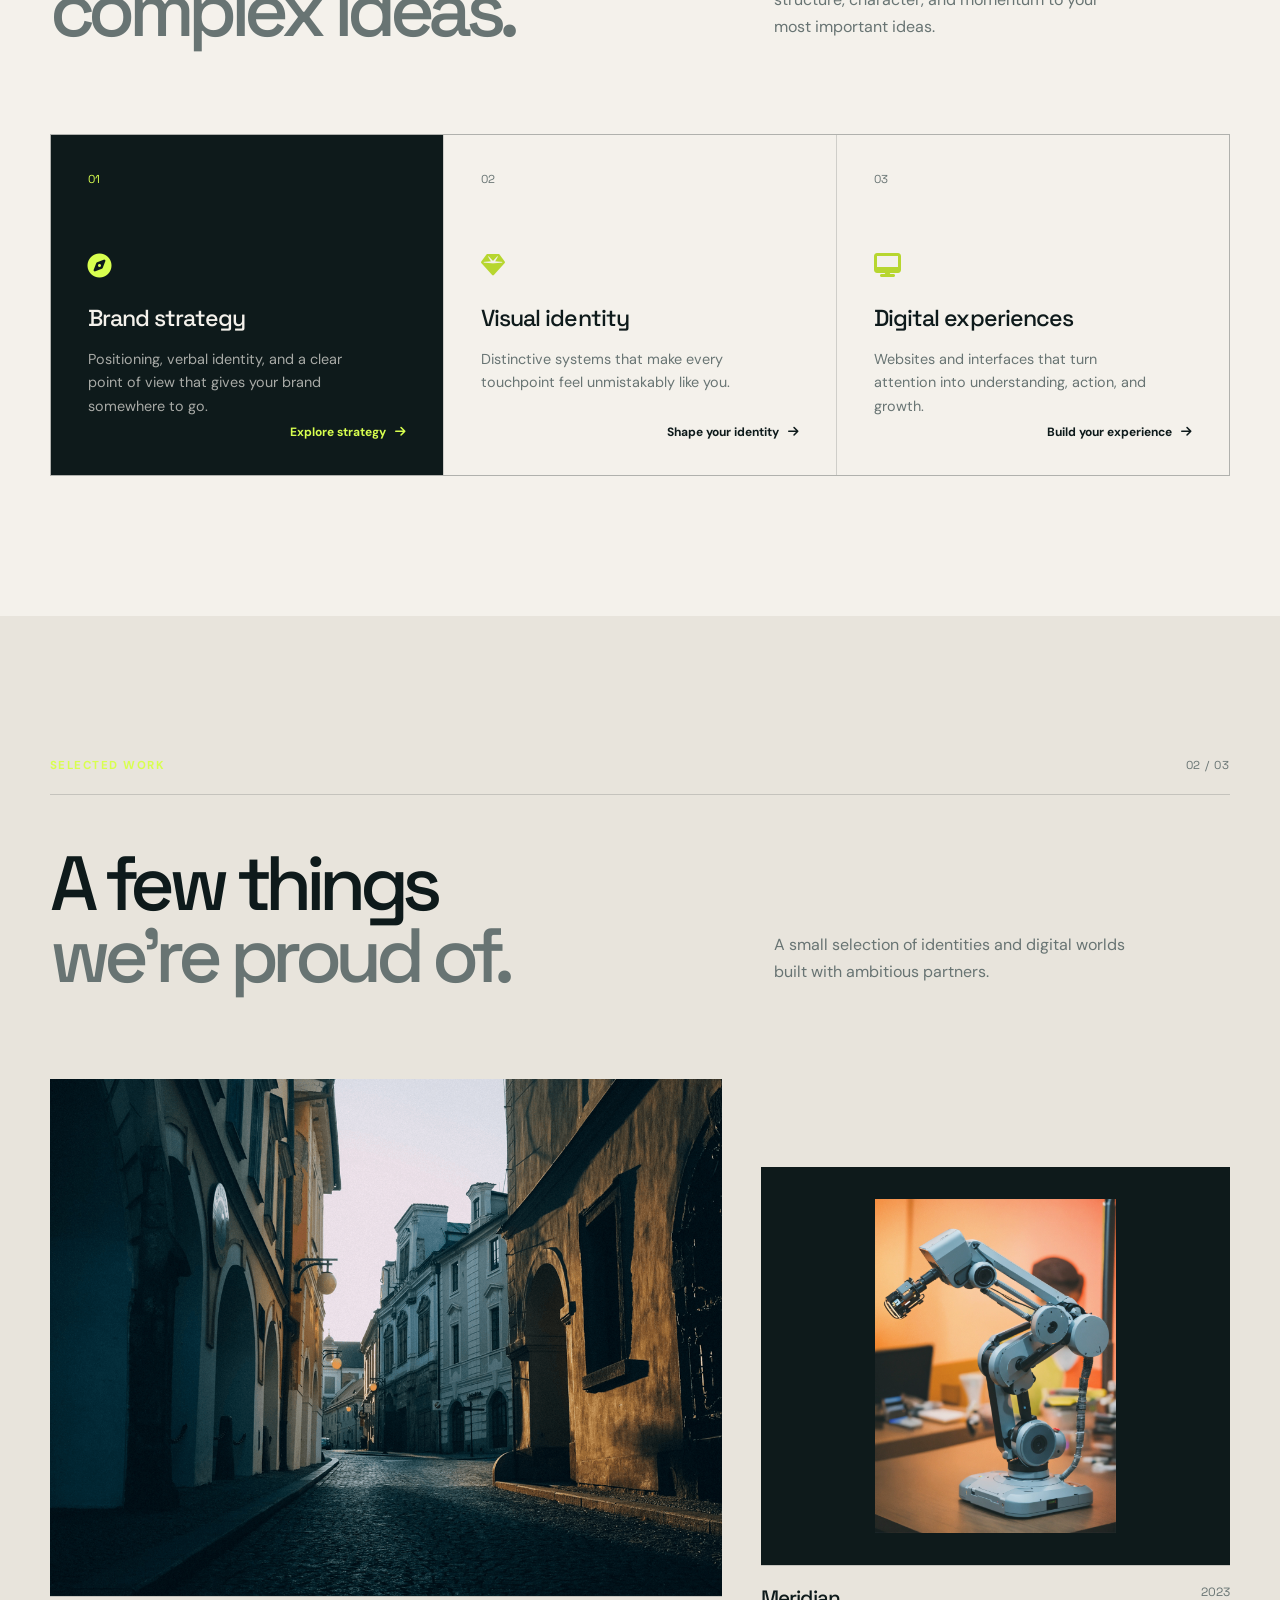
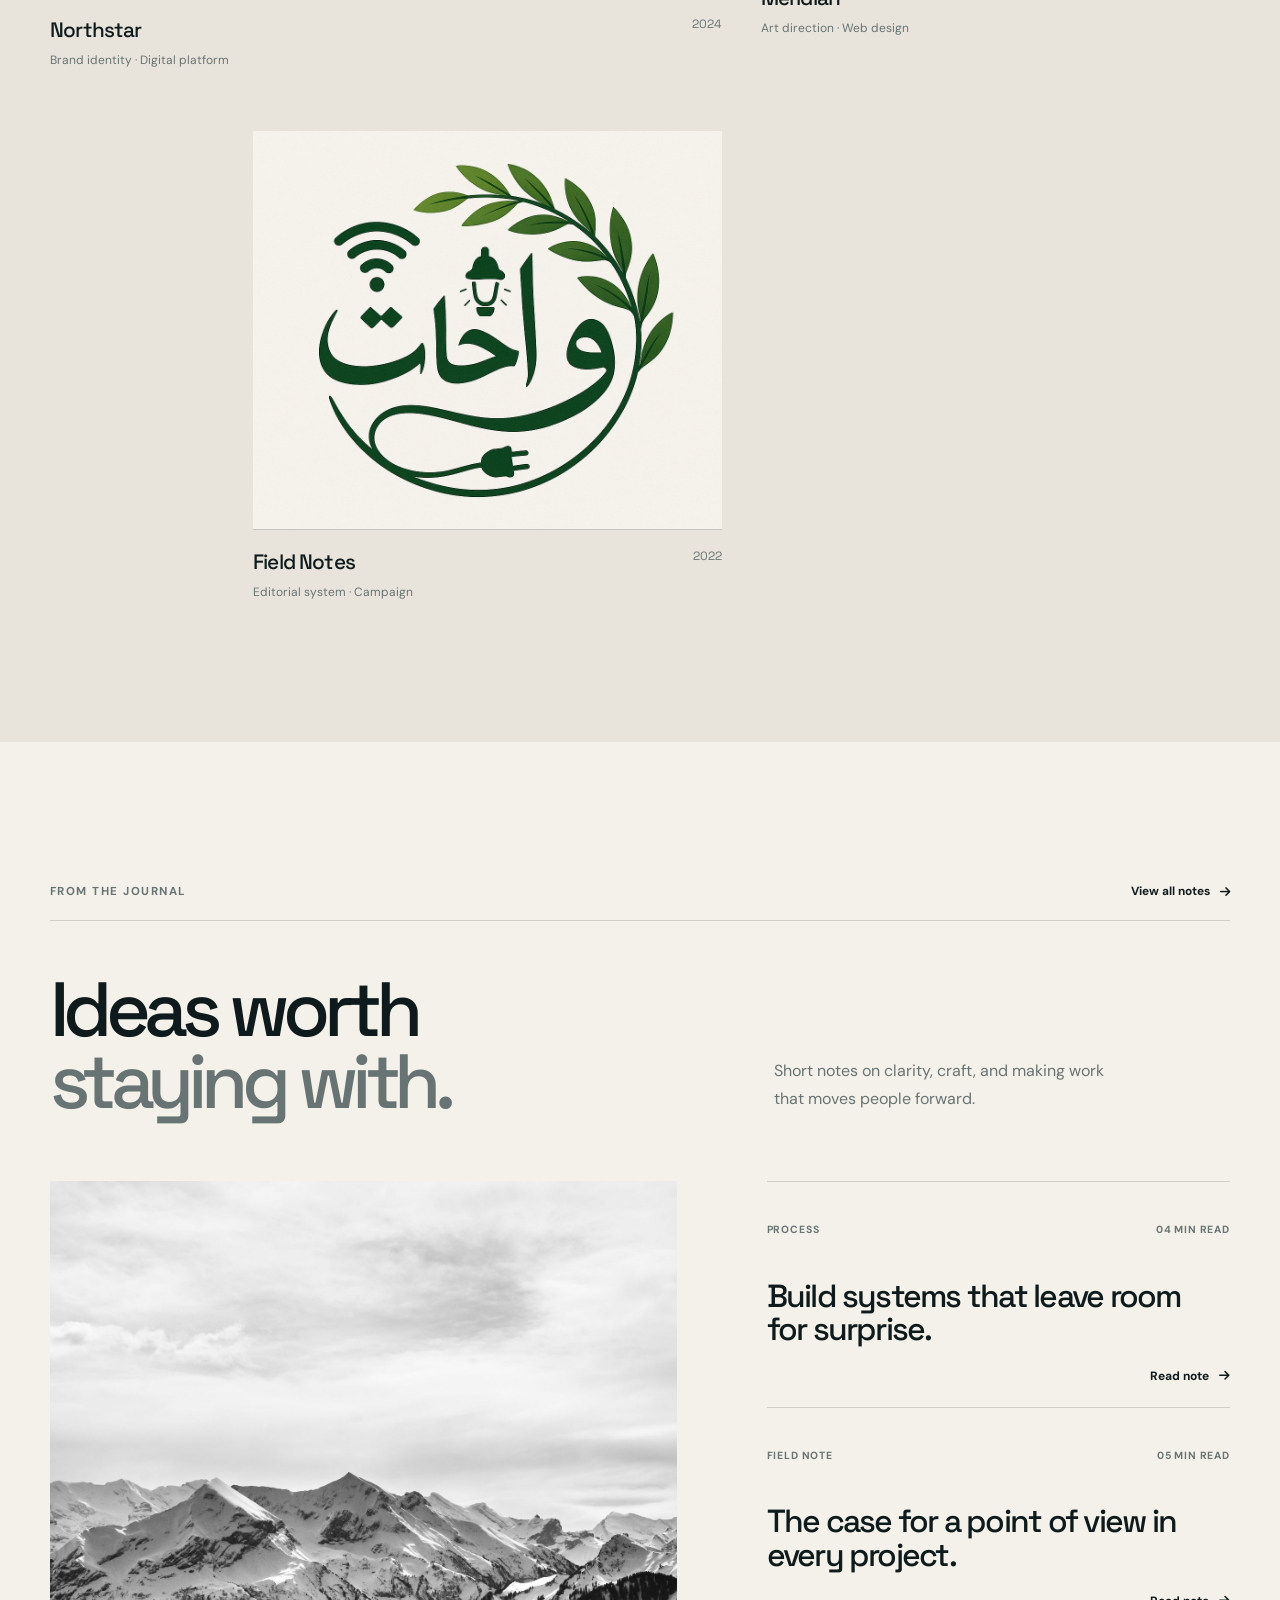
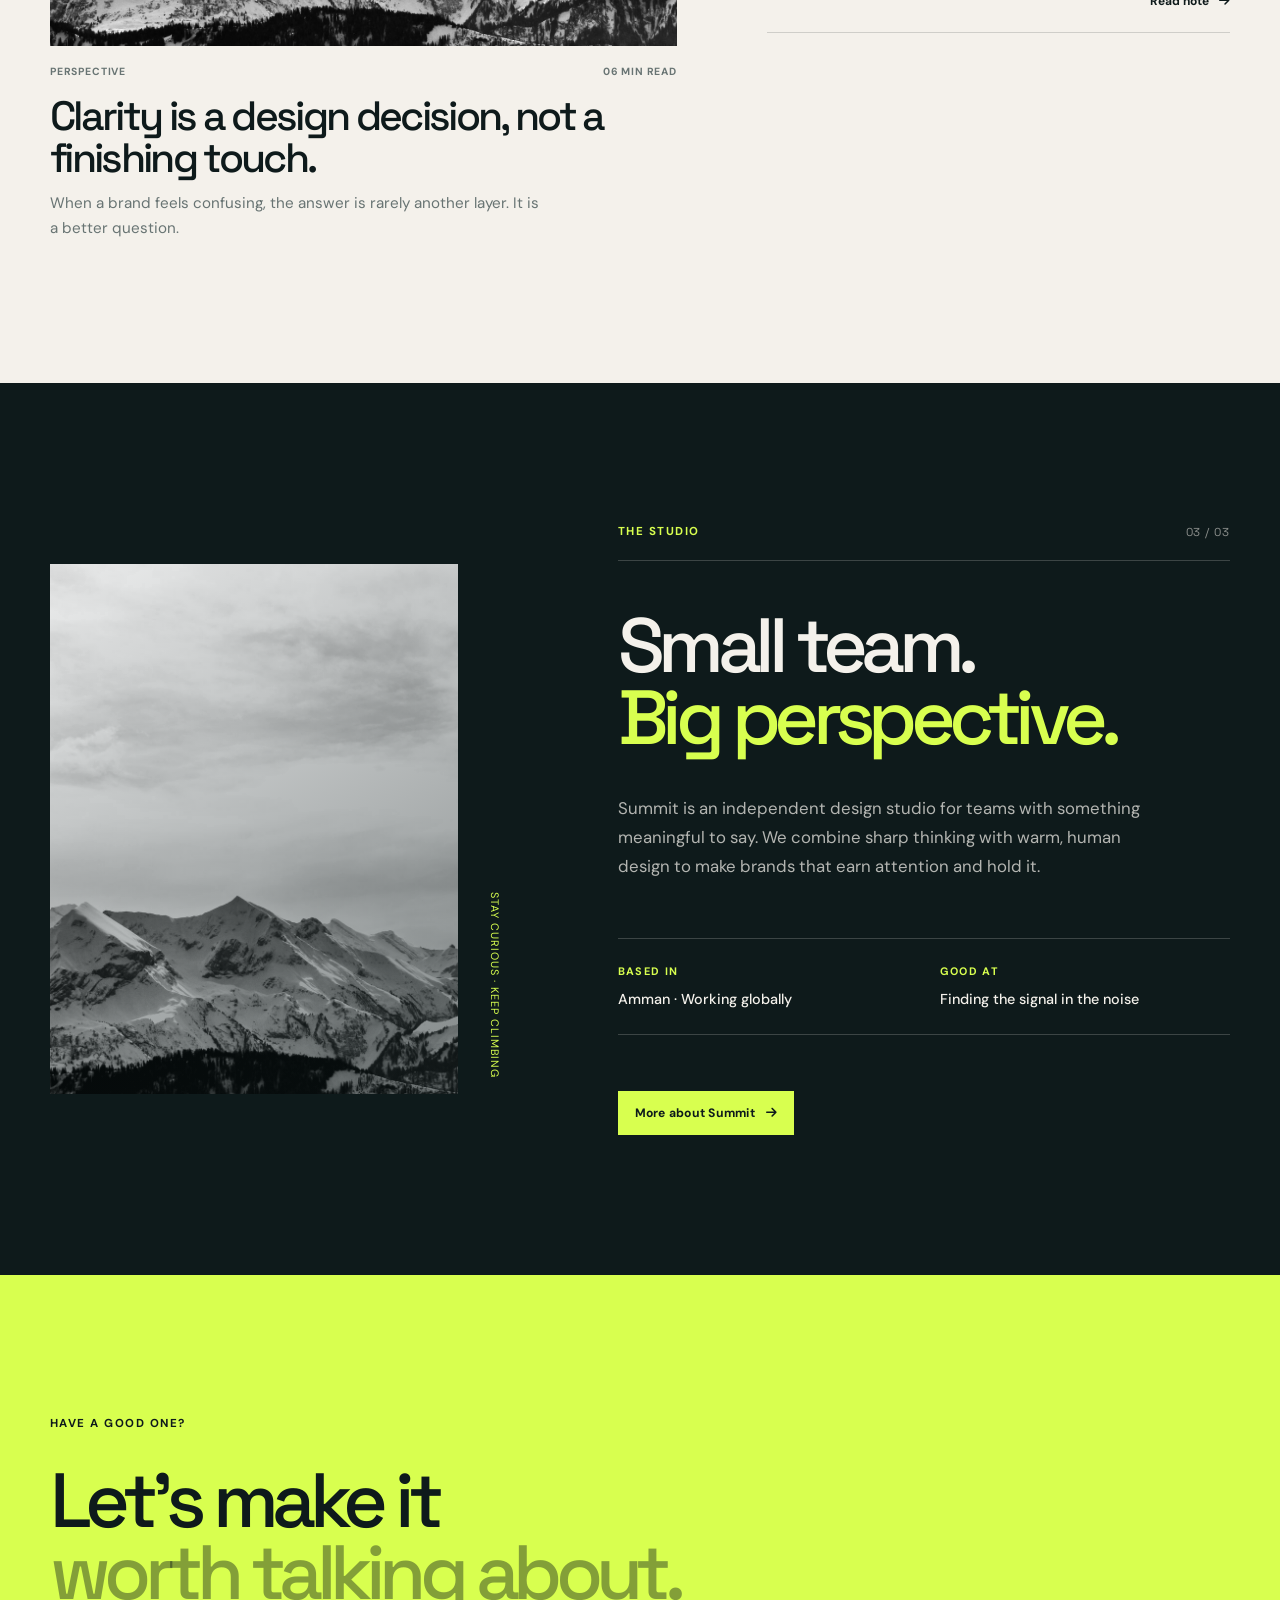
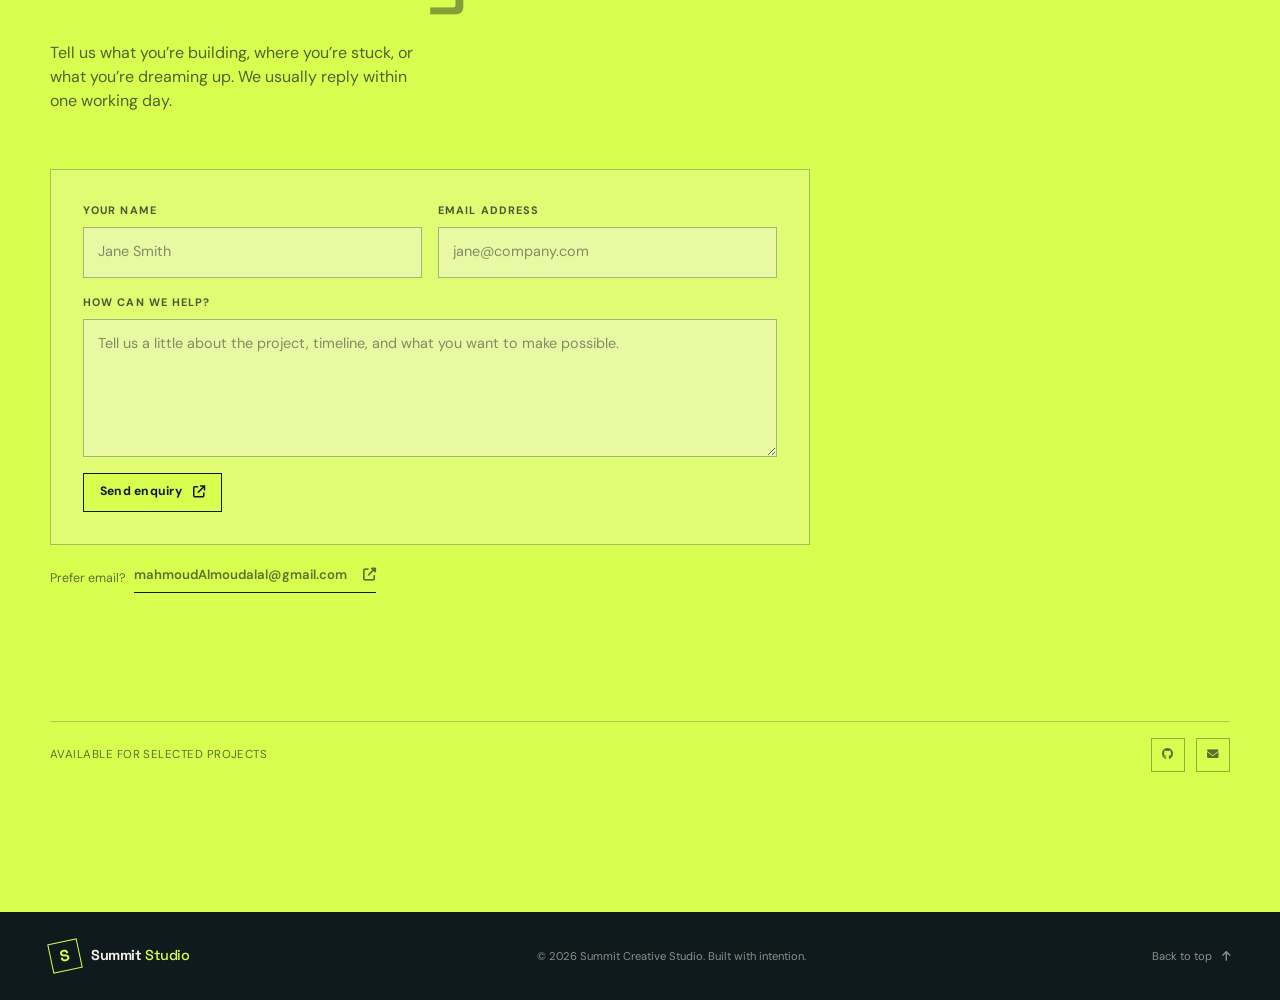
==== commit 9153bcb5: "Add functional contact form" ====
--- a/index.html
+++ b/index.html
@@ -237,8 +237,35 @@
         <div class="container contact-inner">
           <p class="eyebrow">Have a good one?</p>
           <h2 id="contact-title">Let’s make it<br /><em>worth talking about.</em></h2>
-          <p class="contact-copy">Tell us what you’re building, where you’re stuck, or what you’re dreaming up.</p>
-          <a class="contact-email" href="mailto:mahmoudAlmoudalal@gmail.com">mahmoudAlmoudalal@gmail.com <i class="fas fa-external-link-alt" aria-hidden="true"></i></a>
+          <p class="contact-copy">Tell us what you’re building, where you’re stuck, or what you’re dreaming up. We usually reply within one working day.</p>
+          <div class="contact-form-wrap">
+            <form class="contact-form" action="https://formsubmit.co/mahmoudAlmoudalal@gmail.com" method="POST" data-contact-form>
+              <input type="hidden" name="_subject" value="New project enquiry — Summit Creative Studio" />
+              <input type="hidden" name="_template" value="table" />
+              <input type="hidden" name="_captcha" value="false" />
+              <input type="hidden" name="_next" value="https://mahmoudalmodalal.github.io/summit-creative-studio/#contact" />
+              <input type="text" name="_honey" tabindex="-1" autocomplete="off" aria-hidden="true" class="contact-honeypot" />
+              <div class="contact-form-grid">
+                <label>
+                  <span>Your name</span>
+                  <input type="text" name="name" autocomplete="name" placeholder="Jane Smith" minlength="2" required />
+                </label>
+                <label>
+                  <span>Email address</span>
+                  <input type="email" name="email" autocomplete="email" placeholder="jane@company.com" required />
+                </label>
+              </div>
+              <label>
+                <span>How can we help?</span>
+                <textarea name="message" rows="5" placeholder="Tell us a little about the project, timeline, and what you want to make possible." minlength="20" required></textarea>
+              </label>
+              <div class="contact-form-actions">
+                <button class="button-link contact-submit" type="submit">Send enquiry <i class="fas fa-arrow-up-right-from-square" aria-hidden="true"></i></button>
+                <p class="contact-form-status" data-form-status role="status" aria-live="polite"></p>
+              </div>
+            </form>
+          </div>
+          <div class="contact-direct-line">Prefer email? <a class="contact-email" href="mailto:mahmoudAlmoudalal@gmail.com">mahmoudAlmoudalal@gmail.com <i class="fas fa-external-link-alt" aria-hidden="true"></i></a></div>
           <div class="contact-footer">
             <span>Available for selected projects</span>
             <div class="social-links" aria-label="Social links">
@@ -260,5 +287,6 @@
         <a class="back-to-top" href="#top">Back to top <i class="fas fa-arrow-up" aria-hidden="true"></i></a>
       </div>
     </footer>
+    <script src="scripts/contact.js" defer></script>
   </body>
 </html>
--- a/styles/style.css
+++ b/styles/style.css
@@ -2051,3 +2051,150 @@
     font-size: clamp(2.15rem, 10vw, 4rem);
   }
 }
+
+/* Contact form */
+.contact-form-wrap {
+  width: min(100%, 760px);
+  margin-top: 1rem;
+}
+
+.contact-form {
+  padding: clamp(1.25rem, 3vw, 2rem);
+  border: 1px solid rgba(14, 26, 27, 0.28);
+  background: rgba(244, 241, 235, 0.22);
+}
+
+.contact-form-grid {
+  display: grid;
+  grid-template-columns: repeat(2, minmax(0, 1fr));
+  gap: 1rem;
+}
+
+.contact-form label {
+  display: flex;
+  flex-direction: column;
+  gap: 0.55rem;
+  margin-bottom: 1rem;
+}
+
+.contact-form label > span {
+  color: rgba(14, 26, 27, 0.72);
+  font-size: 0.68rem;
+  font-weight: 700;
+  letter-spacing: 0.1em;
+  text-transform: uppercase;
+}
+
+.contact-form input:not([type="hidden"]),
+.contact-form textarea {
+  width: 100%;
+  border: 1px solid rgba(14, 26, 27, 0.3);
+  border-radius: 0;
+  padding: 0.85rem 0.9rem;
+  background: rgba(244, 241, 235, 0.4);
+  color: var(--ink);
+  font: inherit;
+  font-size: 0.9rem;
+  outline: none;
+  transition: border-color 180ms var(--ease-out), background-color 180ms var(--ease-out), box-shadow 180ms var(--ease-out);
+}
+
+.contact-form textarea {
+  min-height: 138px;
+  resize: vertical;
+}
+
+.contact-form input:not([type="hidden"])::placeholder,
+.contact-form textarea::placeholder {
+  color: rgba(14, 26, 27, 0.48);
+}
+
+.contact-form input:not([type="hidden"]):focus,
+.contact-form textarea:focus {
+  border-color: var(--ink);
+  background: rgba(244, 241, 235, 0.75);
+  box-shadow: 0 0 0 3px rgba(14, 26, 27, 0.1);
+}
+
+.contact-form input:not([type="hidden"]):user-invalid,
+.contact-form textarea:user-invalid {
+  border-color: #9b3d30;
+}
+
+.contact-honeypot {
+  position: absolute !important;
+  width: 1px !important;
+  height: 1px !important;
+  overflow: hidden !important;
+  clip: rect(0, 0, 0, 0) !important;
+  white-space: nowrap !important;
+}
+
+.contact-form-actions {
+  display: flex;
+  align-items: center;
+  gap: 1rem;
+  margin-top: 0.25rem;
+}
+
+.contact-submit {
+  border: 1px solid var(--ink);
+  cursor: pointer;
+}
+
+.contact-submit:disabled {
+  cursor: wait;
+  opacity: 0.65;
+  transform: none;
+}
+
+.contact-form-status {
+  min-height: 1.4rem;
+  margin: 0;
+  color: rgba(14, 26, 27, 0.66);
+  font-size: 0.78rem;
+}
+
+.contact-form-status[data-state="success"] {
+  color: #245e3a;
+}
+
+.contact-form-status[data-state="error"] {
+  color: #9b3d30;
+}
+
+.contact-form-status[data-state="loading"] {
+  color: rgba(14, 26, 27, 0.66);
+}
+
+.contact-direct-line {
+  display: flex;
+  flex-wrap: wrap;
+  align-items: center;
+  gap: 0.5rem;
+  margin-top: 1.25rem;
+  color: rgba(14, 26, 27, 0.62);
+  font-size: 0.78rem;
+}
+
+.contact-direct-line .contact-email {
+  font-family: "DM Sans", sans-serif;
+  font-size: 0.82rem;
+  letter-spacing: 0;
+}
+
+@media (max-width: 700px) {
+  .contact-form-grid {
+    grid-template-columns: 1fr;
+    gap: 0;
+  }
+
+  .contact-form-actions {
+    align-items: flex-start;
+    flex-direction: column;
+  }
+
+  .contact-submit {
+    width: 100%;
+  }
+}
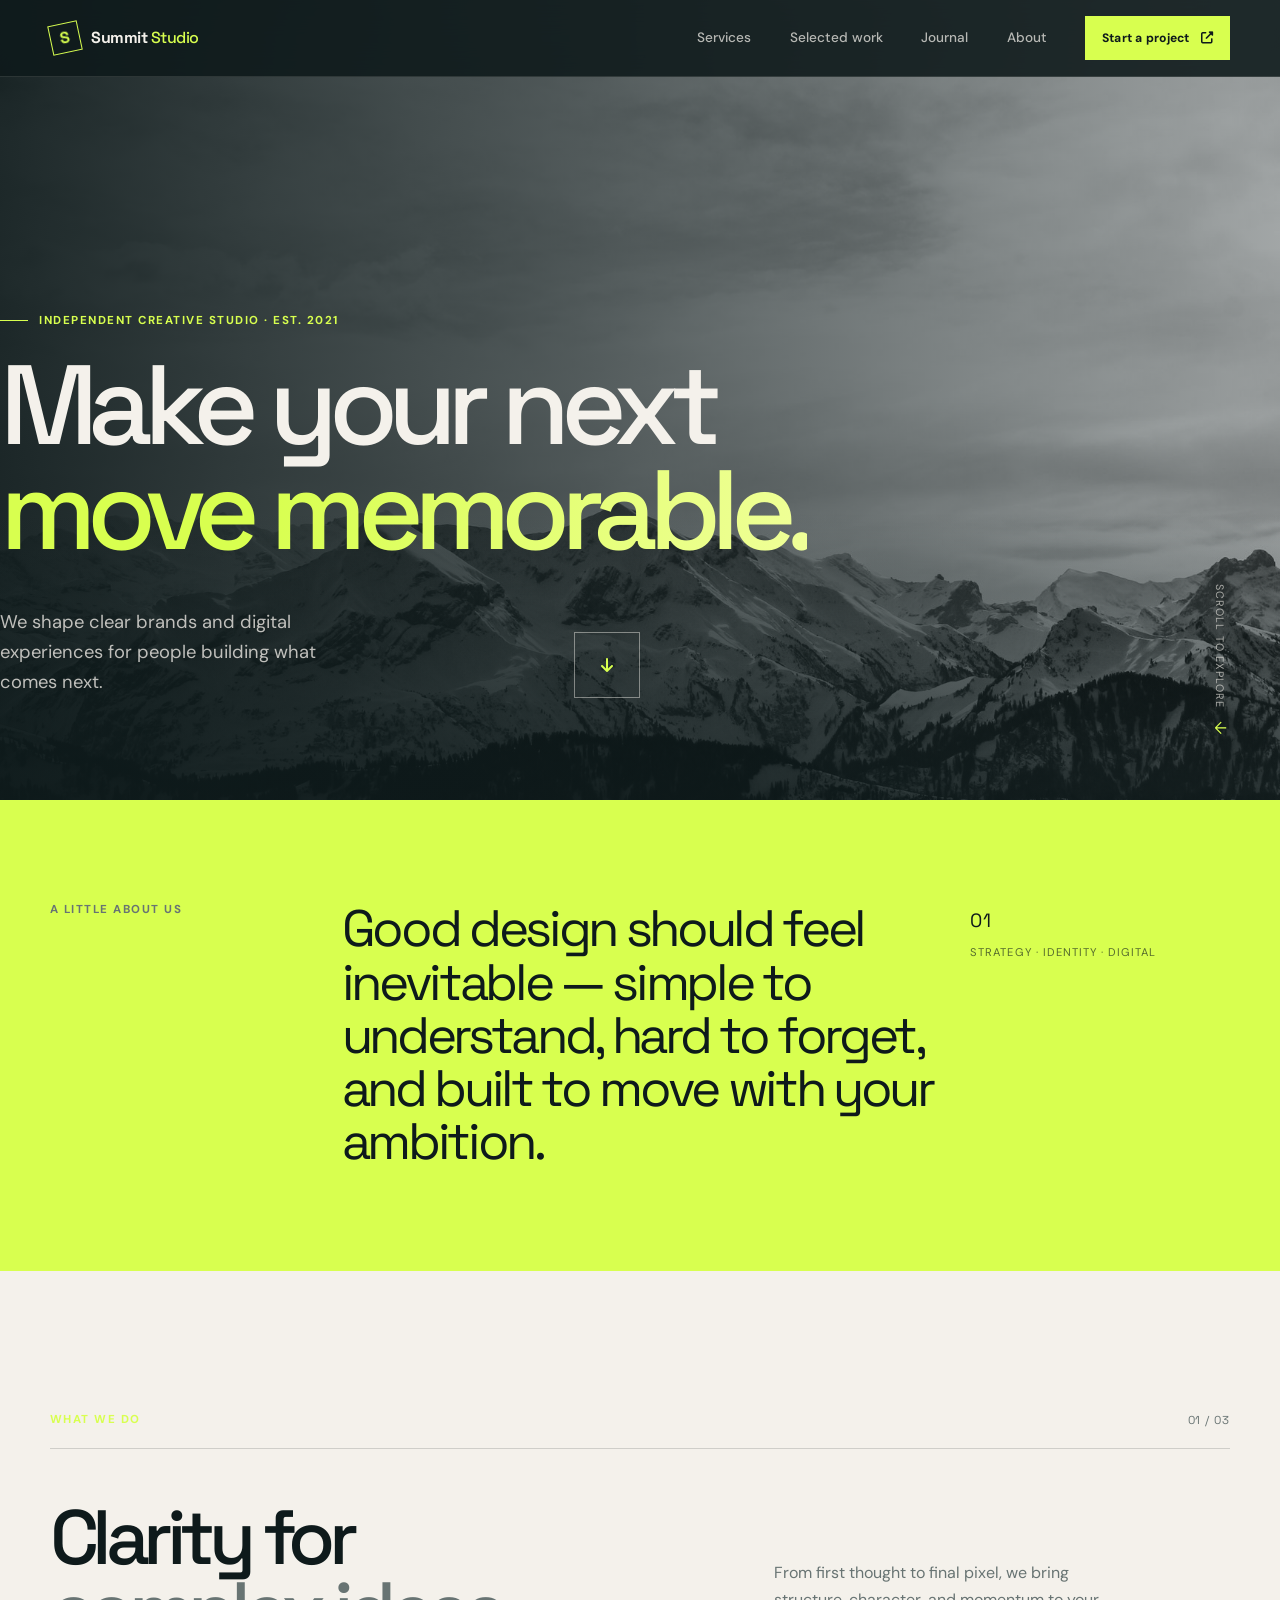
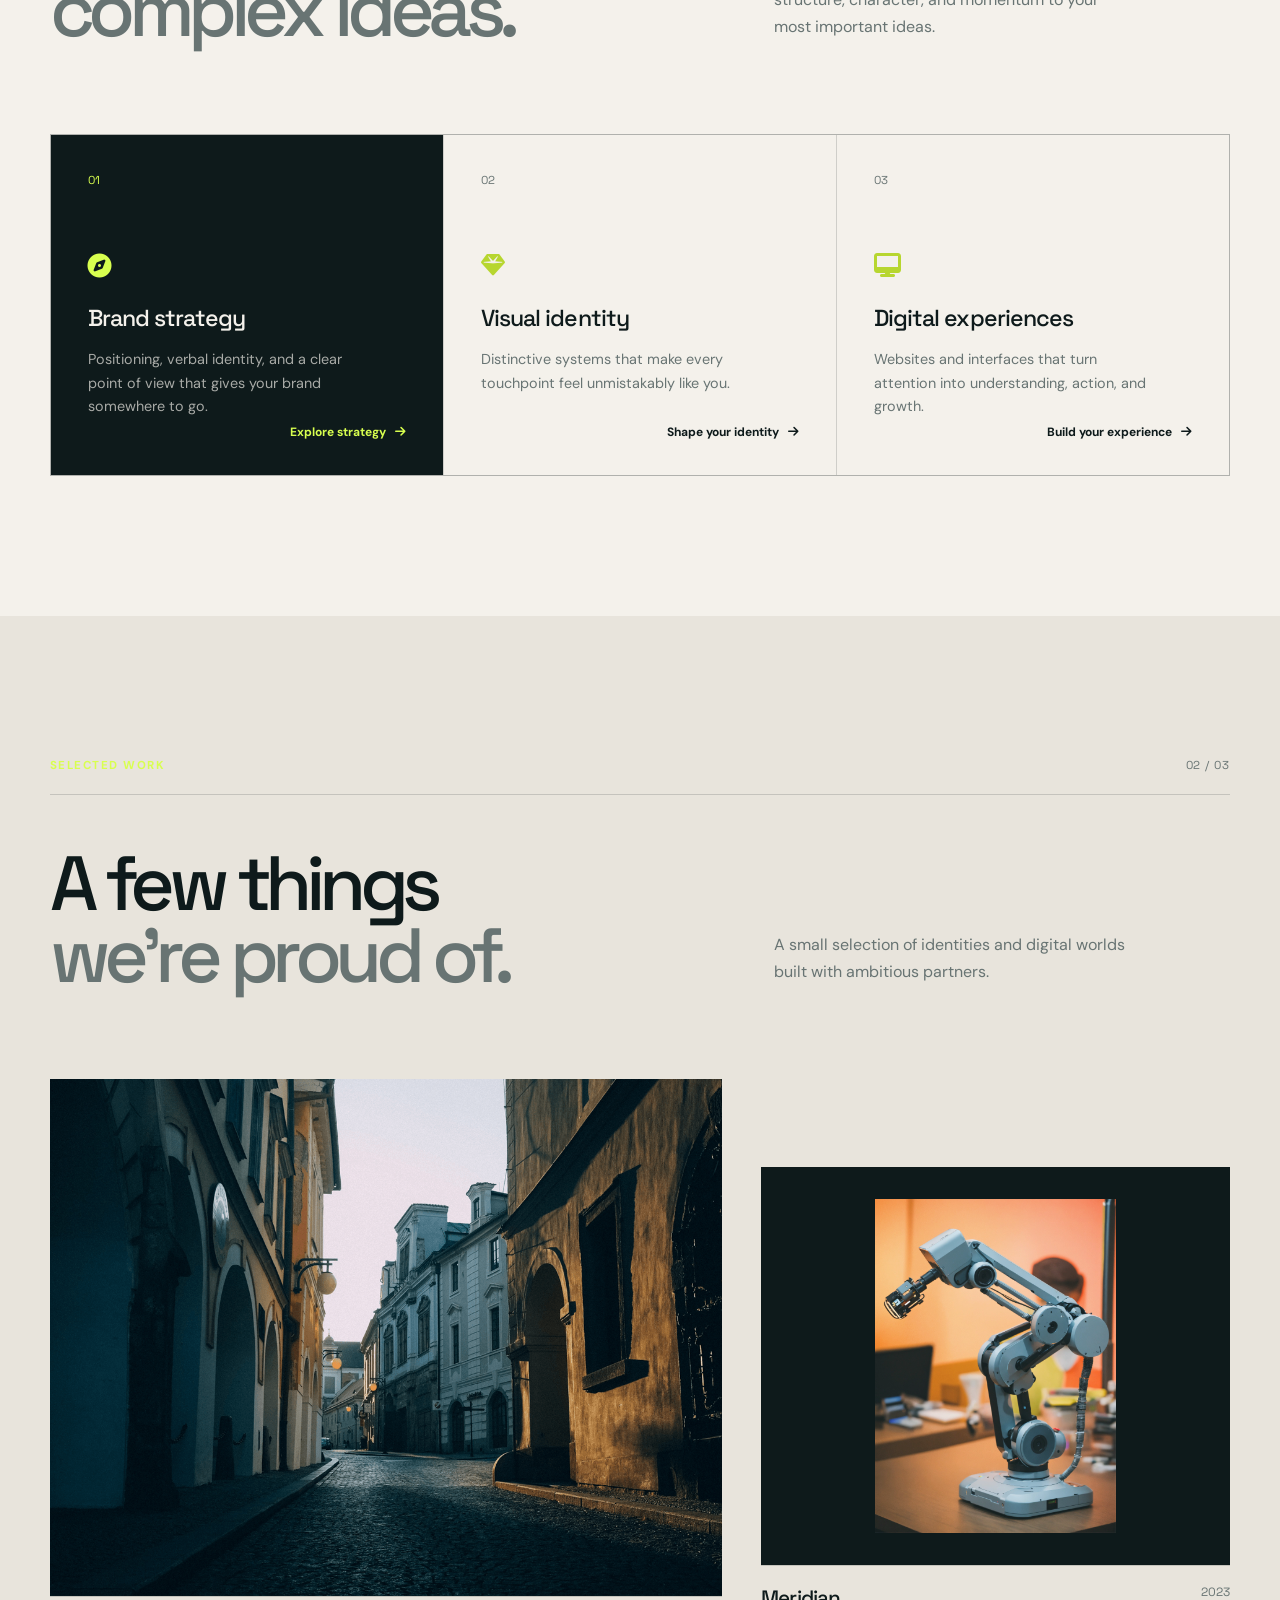
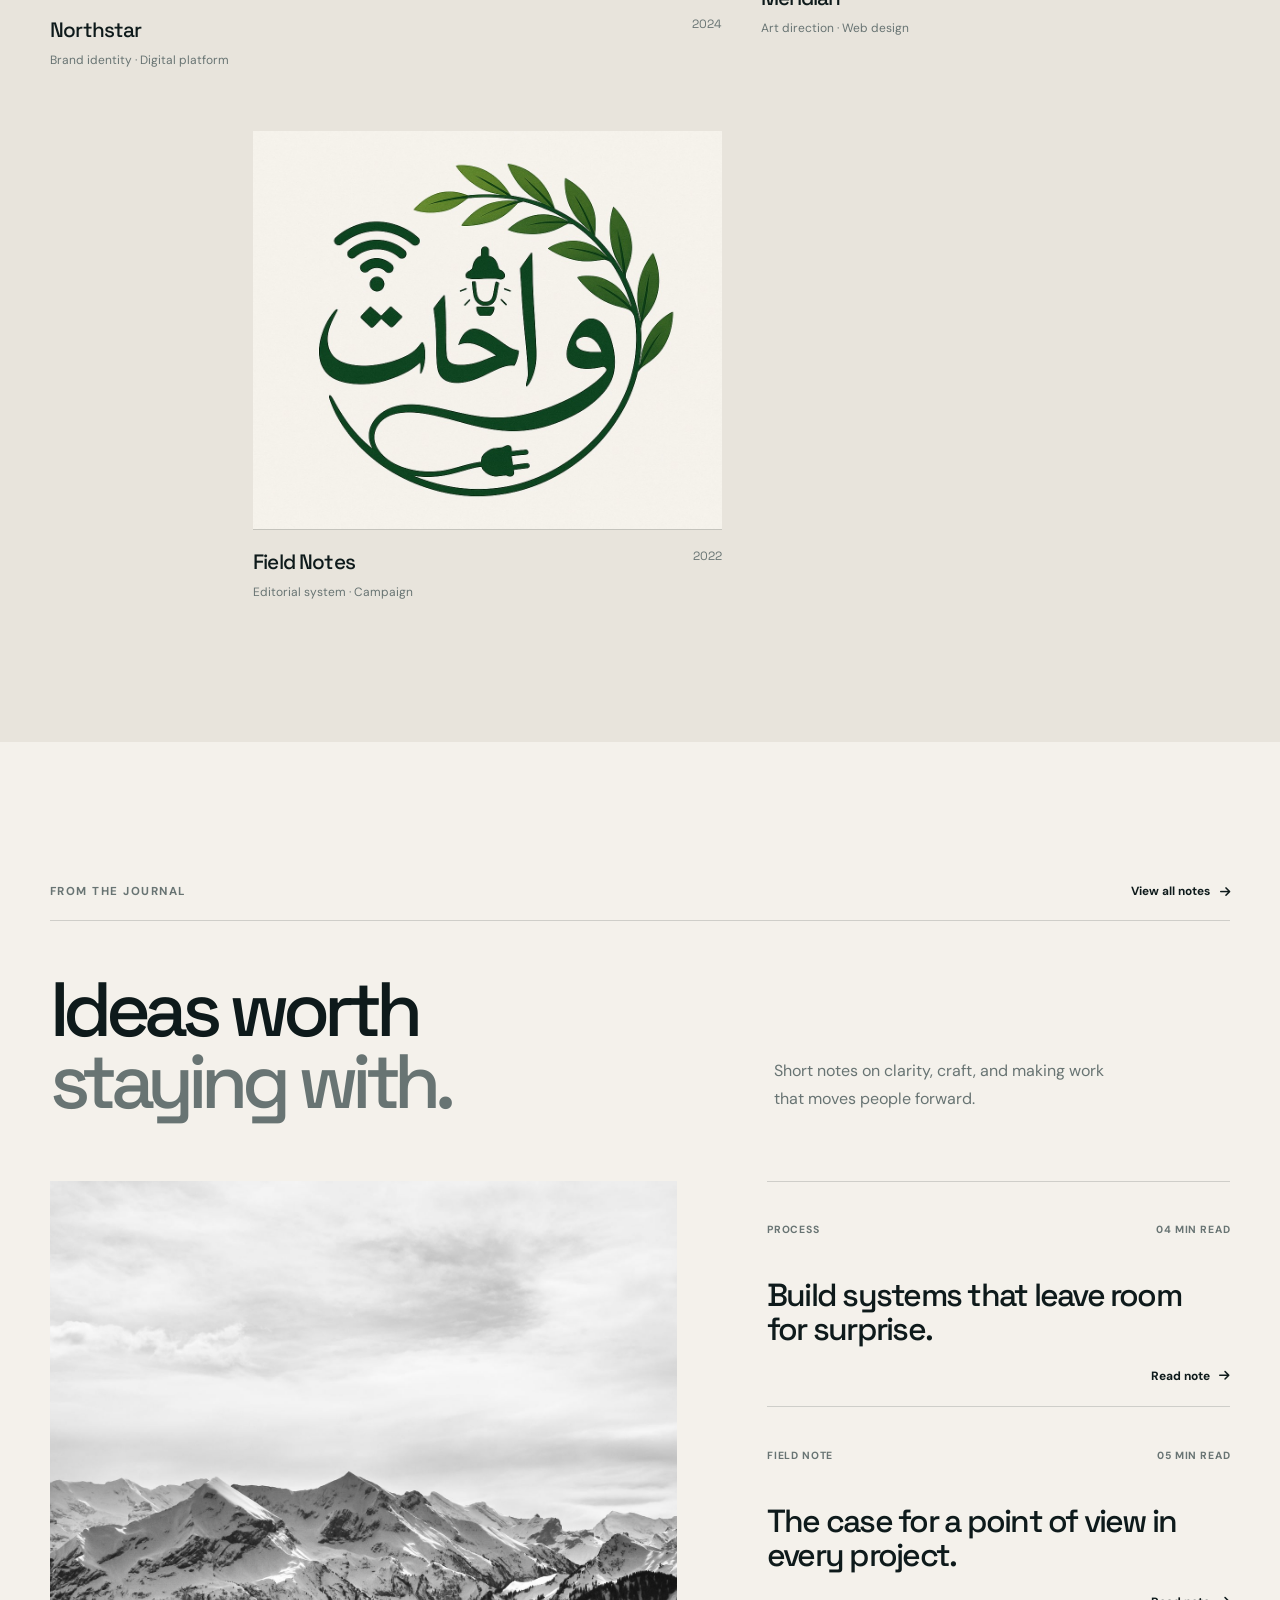
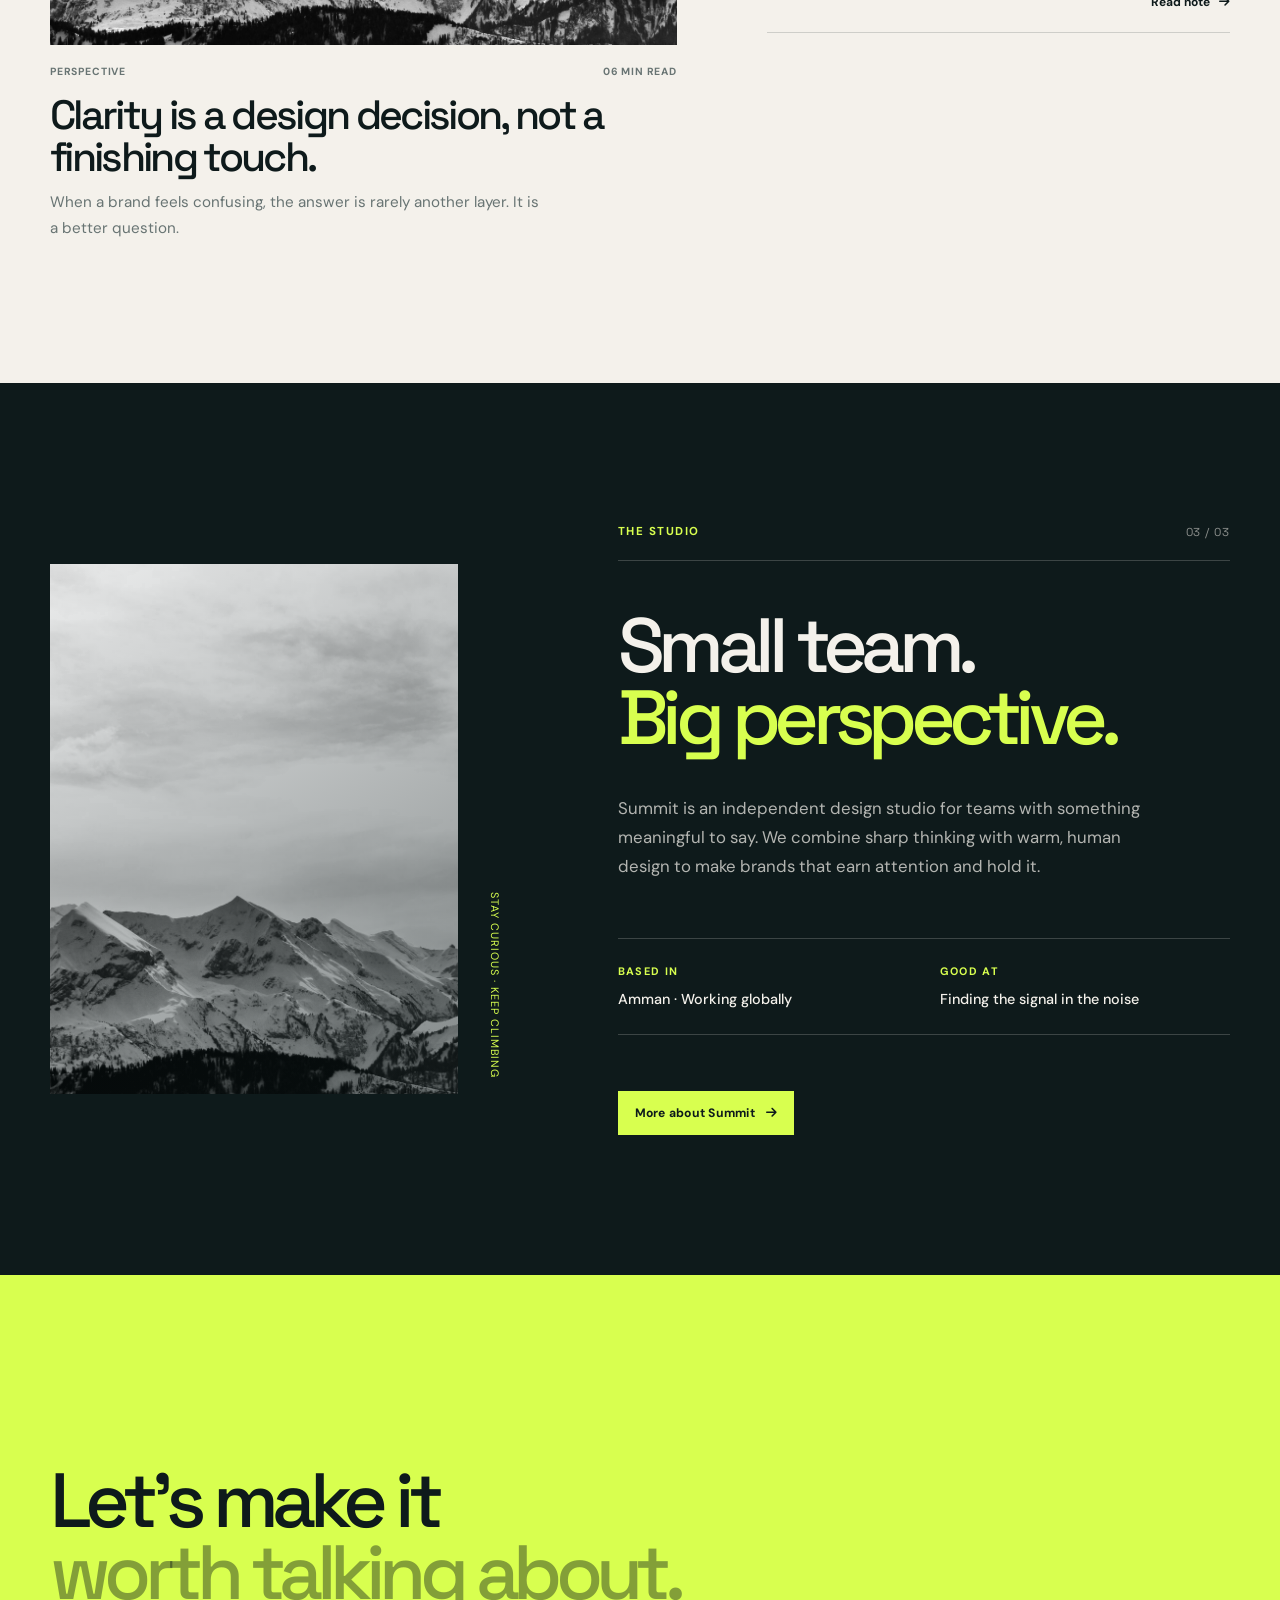
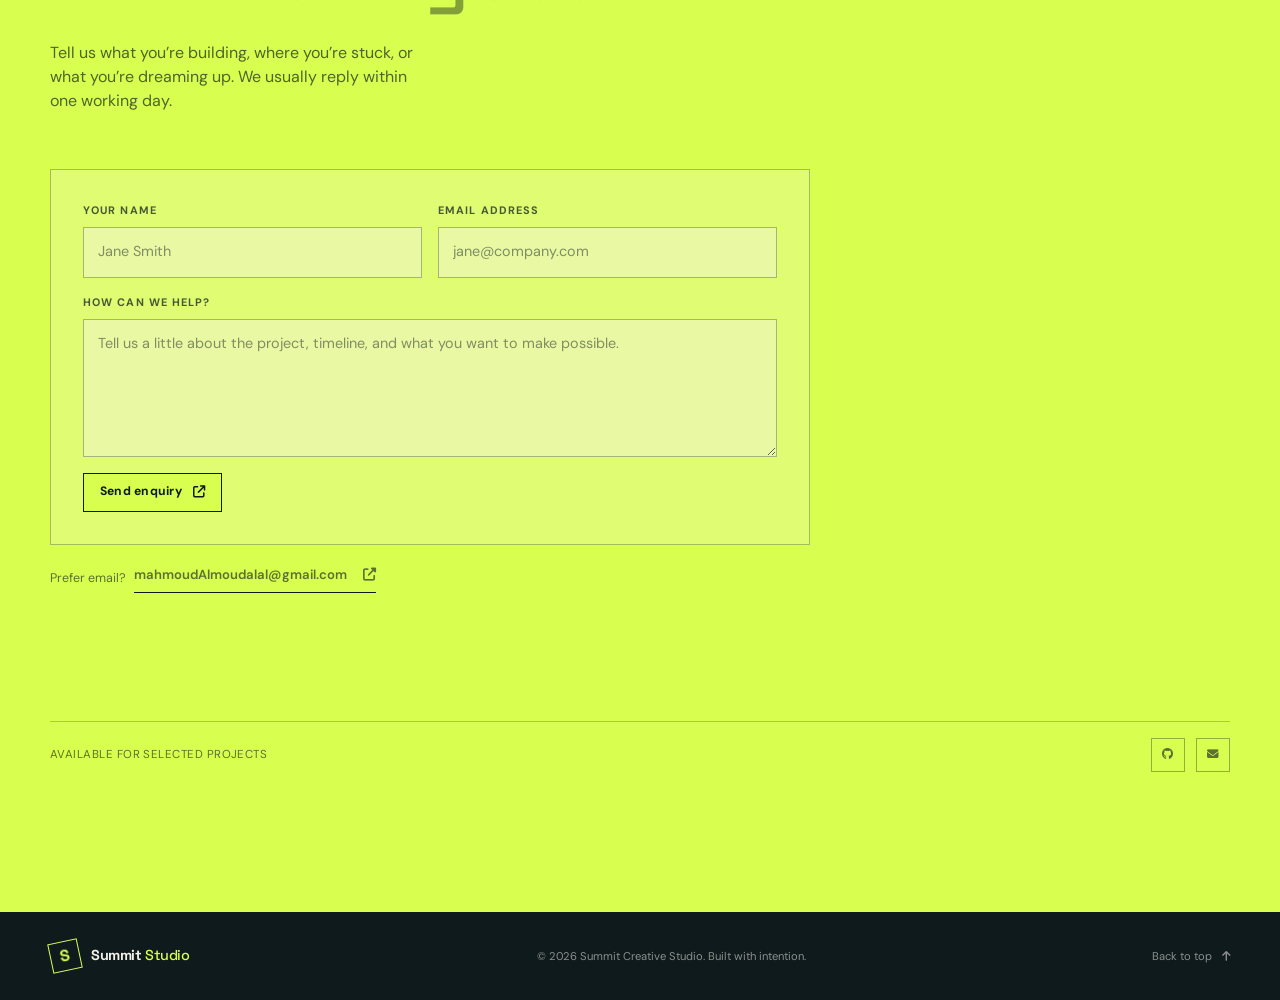
==== commit abd1481e: "Add polished motion system" ====
--- a/index.html
+++ b/index.html
@@ -288,5 +288,6 @@
       </div>
     </footer>
     <script src="scripts/contact.js" defer></script>
+    <script src="scripts/motion.js" defer></script>
   </body>
 </html>
--- a/styles/style.css
+++ b/styles/style.css
@@ -2198,3 +2198,210 @@
     width: 100%;
   }
 }
+
+/* Motion system */
+.site-header {
+  transition: background-color 260ms var(--ease-out), border-color 260ms var(--ease-out), box-shadow 260ms var(--ease-out), min-height 260ms var(--ease-out);
+}
+
+.site-header.is-scrolled {
+  border-color: rgba(244, 241, 235, 0.2);
+  background: rgba(14, 26, 27, 0.96);
+  box-shadow: 0 12px 35px rgba(0, 0, 0, 0.16);
+}
+
+.site-header.is-scrolled .header-inner {
+  min-height: 66px;
+}
+
+.motion-enabled [data-reveal] {
+  opacity: 0;
+  transform: translateY(24px);
+  transition: opacity 700ms var(--ease-out) var(--reveal-delay, 0ms), transform 700ms var(--ease-out) var(--reveal-delay, 0ms);
+}
+
+.motion-enabled [data-reveal="left"] {
+  transform: translateX(-28px);
+}
+
+.motion-enabled [data-reveal="right"] {
+  transform: translateX(28px);
+}
+
+.motion-enabled [data-reveal].is-visible {
+  opacity: 1;
+  transform: translate(0);
+}
+
+.motion-enabled .hero-content {
+  animation: hero-content-in 1000ms var(--ease-out) both;
+}
+
+.motion-enabled .hero-note {
+  animation: hero-note-in 900ms var(--ease-out) 420ms both;
+}
+
+.motion-enabled .brand-mark {
+  animation: mark-settle 850ms var(--ease-out) 200ms both;
+}
+
+@keyframes hero-content-in {
+  from {
+    opacity: 0;
+    transform: translateY(30px);
+  }
+  to {
+    opacity: 1;
+    transform: translateY(0);
+  }
+}
+
+@keyframes hero-note-in {
+  from {
+    opacity: 0;
+    transform: translateY(14px);
+  }
+  to {
+    opacity: 1;
+    transform: translateY(0);
+  }
+}
+
+@keyframes mark-settle {
+  from {
+    opacity: 0;
+    transform: rotate(-32deg) scale(0.82);
+  }
+  to {
+    opacity: 1;
+    transform: rotate(-12deg) scale(1);
+  }
+}
+
+.hero h1 strong {
+  display: inline-block;
+  background: linear-gradient(100deg, var(--accent) 15%, #f1ff9d 48%, var(--accent) 82%);
+  background-size: 220% auto;
+  -webkit-background-clip: text;
+  background-clip: text;
+  color: transparent;
+  animation: accent-sheen 7s ease-in-out infinite;
+}
+
+@keyframes accent-sheen {
+  0%,
+  100% {
+    background-position: 0% center;
+  }
+  50% {
+    background-position: 100% center;
+  }
+}
+
+.circle-link i,
+.hero-note span {
+  animation: float-down 2.4s ease-in-out infinite;
+}
+
+@keyframes float-down {
+  0%,
+  100% {
+    transform: translateY(-2px);
+  }
+  50% {
+    transform: translateY(4px);
+  }
+}
+
+.service-card,
+.project-card,
+.journal-teaser-featured,
+.journal-teaser-list article,
+.journal-archive-card,
+.case-study-results > div {
+  will-change: transform;
+}
+
+.service-card::before,
+.journal-teaser-list article::before,
+.case-study-results > div::before {
+  position: absolute;
+  top: 0;
+  right: 0;
+  left: 0;
+  height: 2px;
+  background: var(--accent);
+  content: "";
+  transform: scaleX(0);
+  transform-origin: left;
+  transition: transform 300ms var(--ease-out);
+}
+
+.service-card:hover::before,
+.journal-teaser-list article:hover::before,
+.case-study-results > div:hover::before {
+  transform: scaleX(1);
+}
+
+.journal-teaser-list article,
+.case-study-results > div {
+  position: relative;
+}
+
+.project-card:hover {
+  transform: translateY(-8px);
+}
+
+.project-card:hover .project-info h3,
+.journal-archive-card:hover h2,
+.journal-teaser-featured:hover h3 {
+  color: var(--muted);
+}
+
+.journal-featured-image,
+.article-feature-image,
+.case-study-feature-image {
+  position: relative;
+}
+
+.journal-featured-image::after,
+.article-feature-image::after,
+.case-study-feature-image::after {
+  position: absolute;
+  inset: 0;
+  border: 1px solid rgba(244, 241, 235, 0.24);
+  content: "";
+  pointer-events: none;
+  transform: scale(0.97);
+  transition: transform 700ms var(--ease-out), border-color 700ms var(--ease-out);
+}
+
+.journal-featured-image:hover::after,
+.article-feature-image:hover::after,
+.case-study-feature-image:hover::after {
+  border-color: rgba(216, 255, 79, 0.72);
+  transform: scale(1);
+}
+
+.contact-form input:not([type="hidden"]),
+.contact-form textarea {
+  transition: border-color 180ms var(--ease-out), background-color 180ms var(--ease-out), box-shadow 180ms var(--ease-out), transform 180ms var(--ease-out);
+}
+
+.contact-form label:focus-within > span {
+  color: var(--ink);
+  transform: translateX(3px);
+  transition: color 180ms var(--ease-out), transform 180ms var(--ease-out);
+}
+
+.contact-form label > span {
+  transition: color 180ms var(--ease-out), transform 180ms var(--ease-out);
+}
+
+@media (prefers-reduced-motion: reduce) {
+  .hero h1 strong,
+  .circle-link i,
+  .hero-note span {
+    animation: none;
+  }
+}
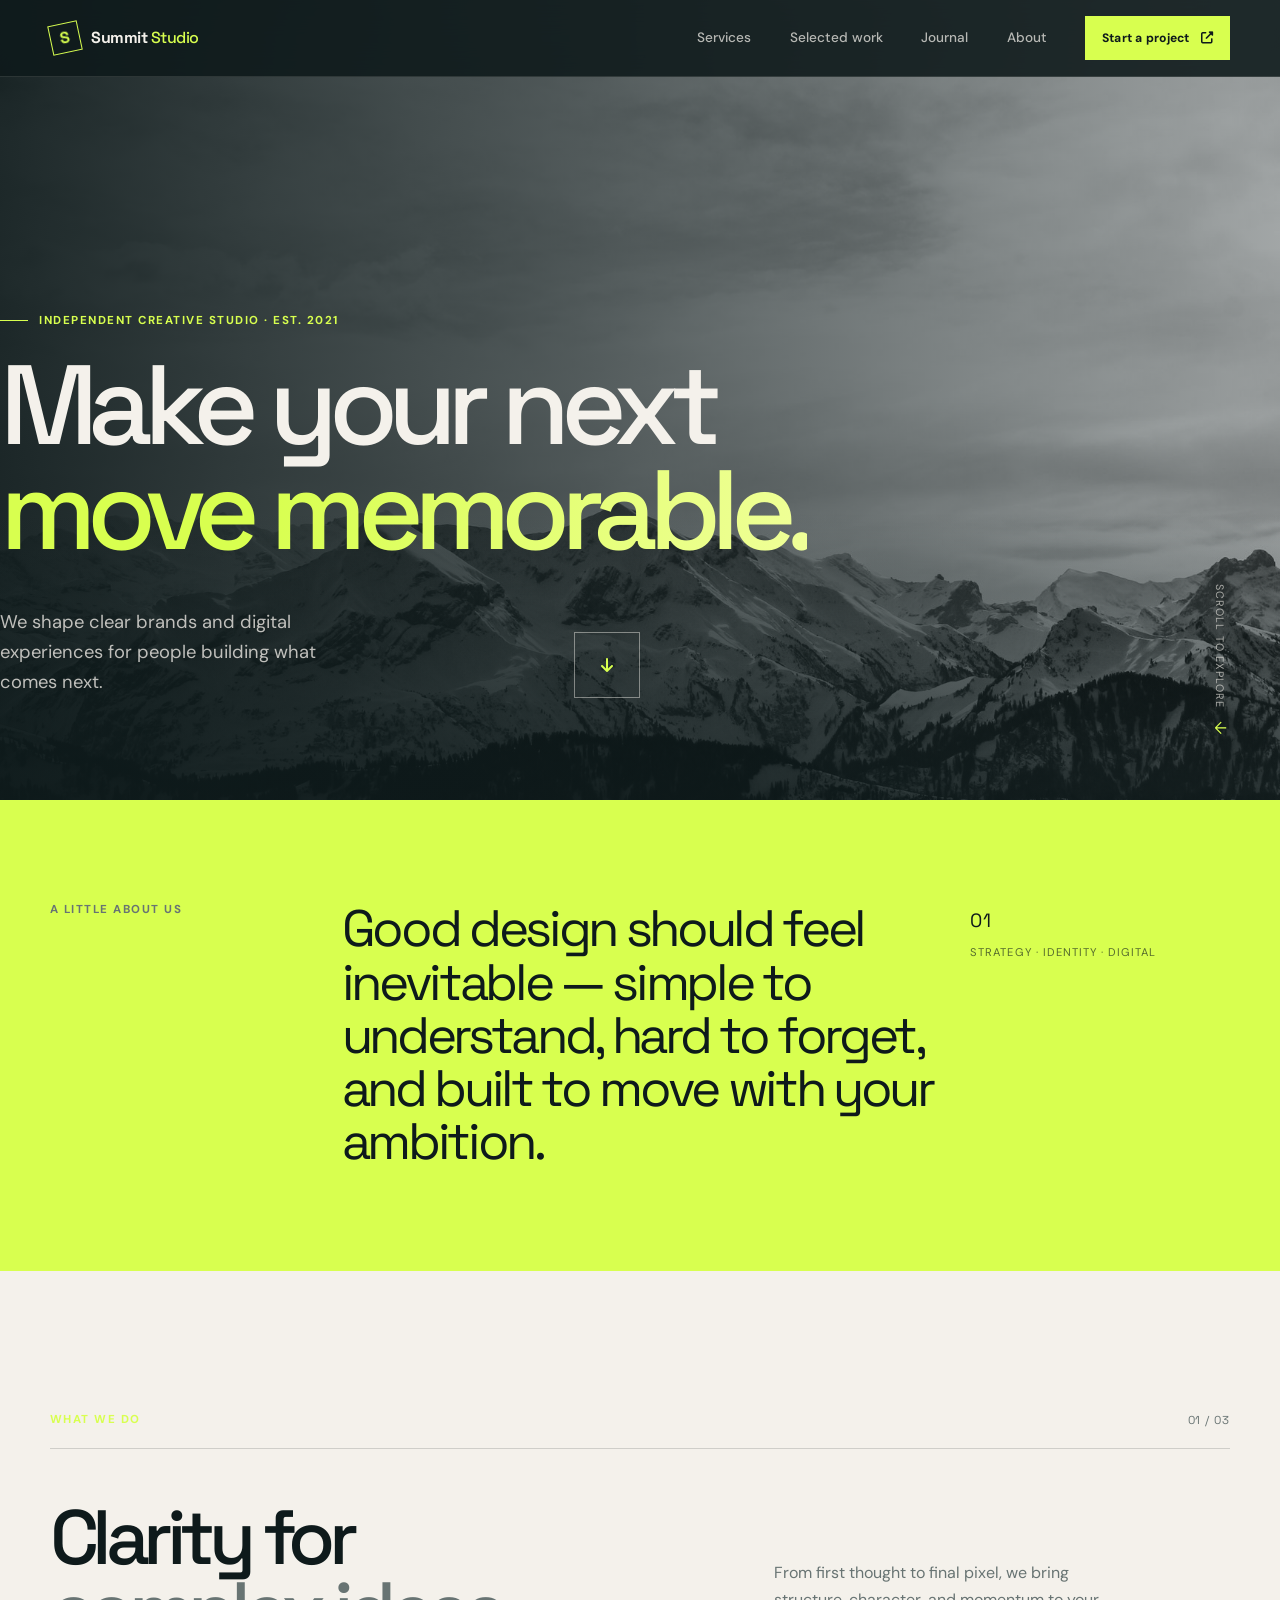
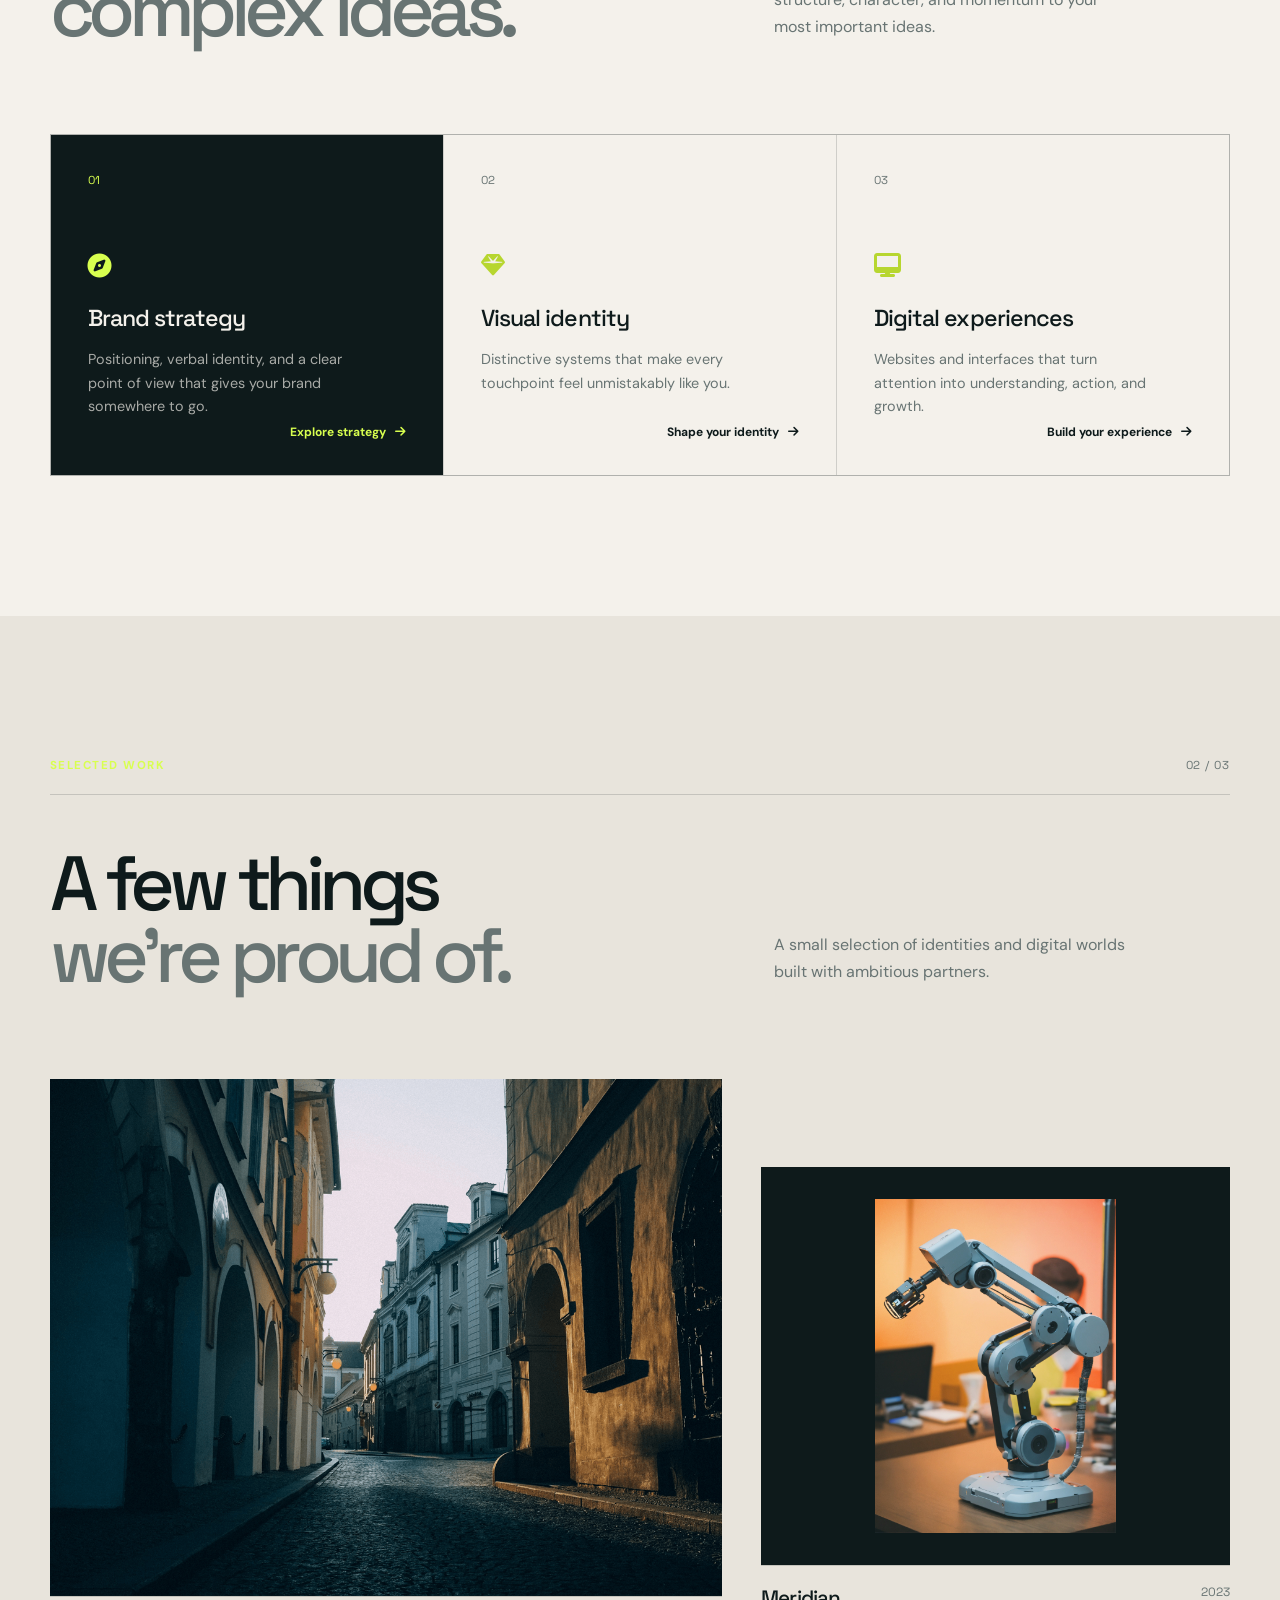
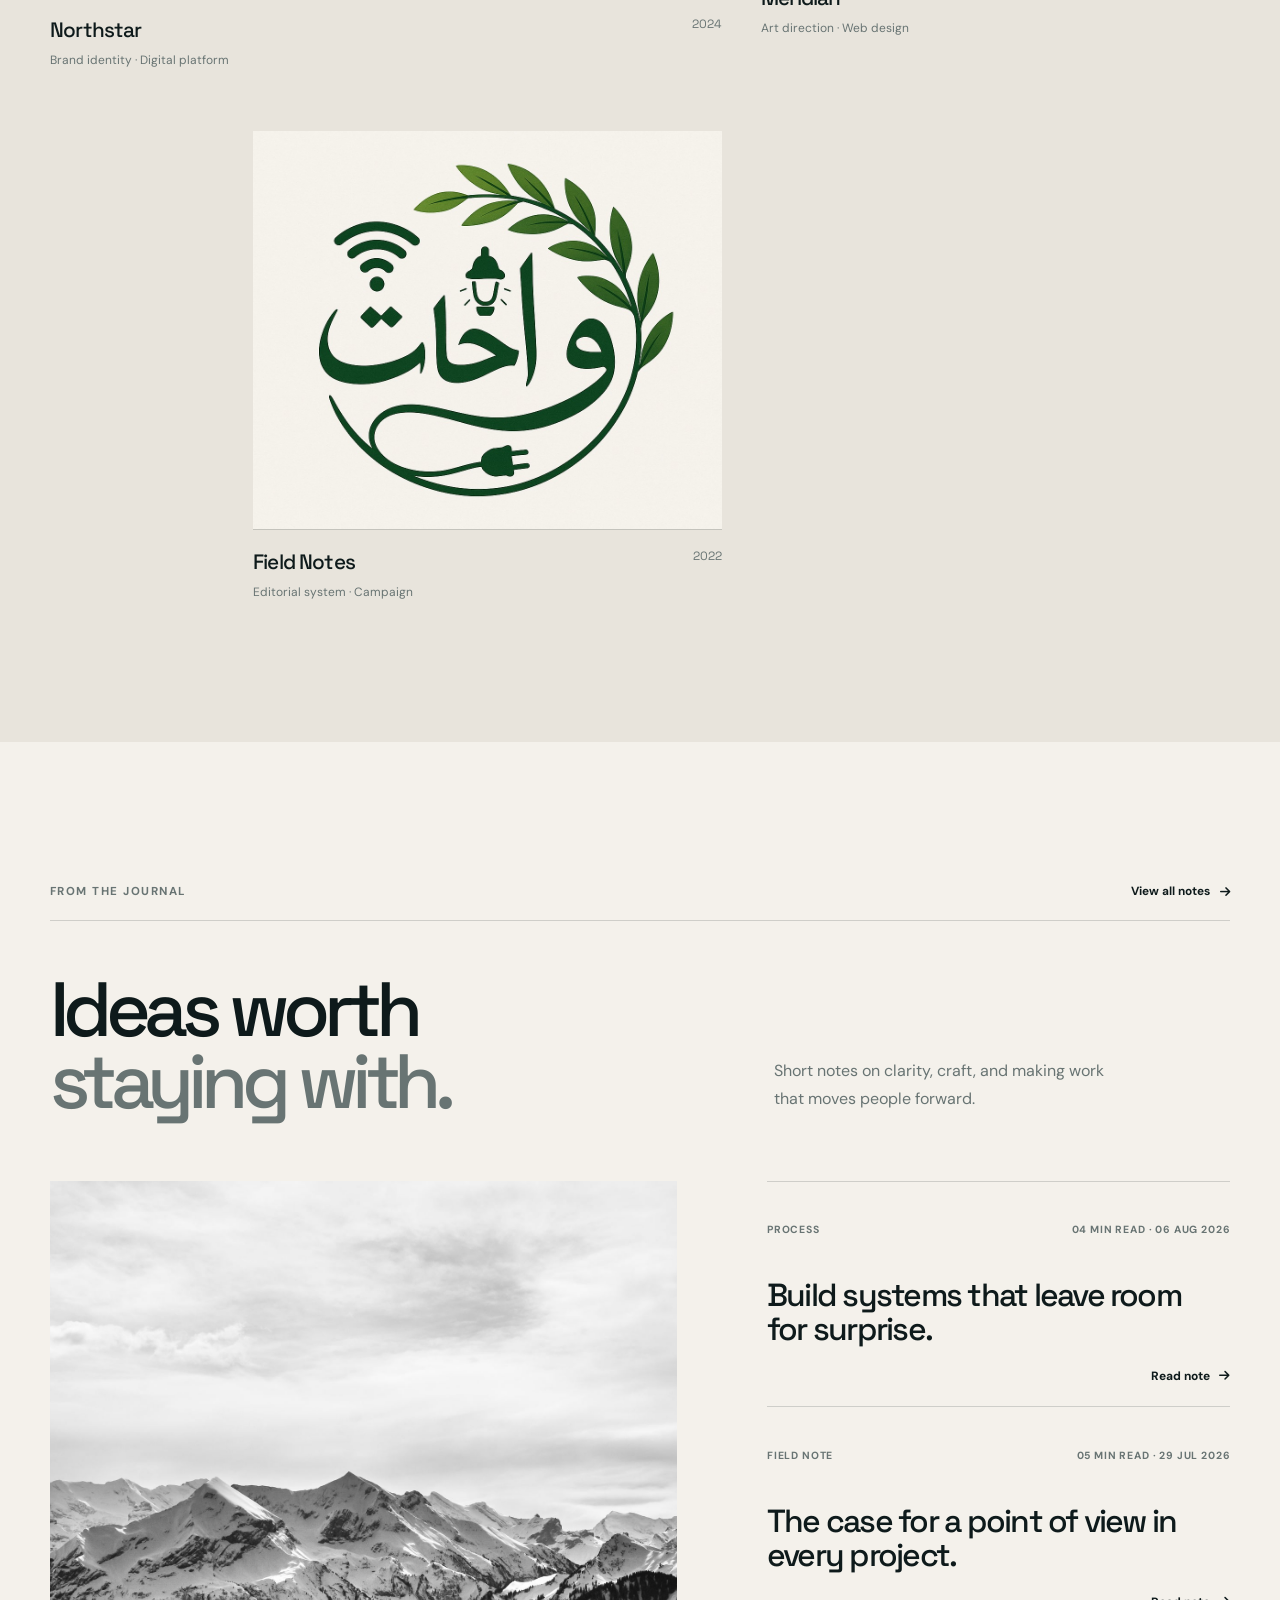
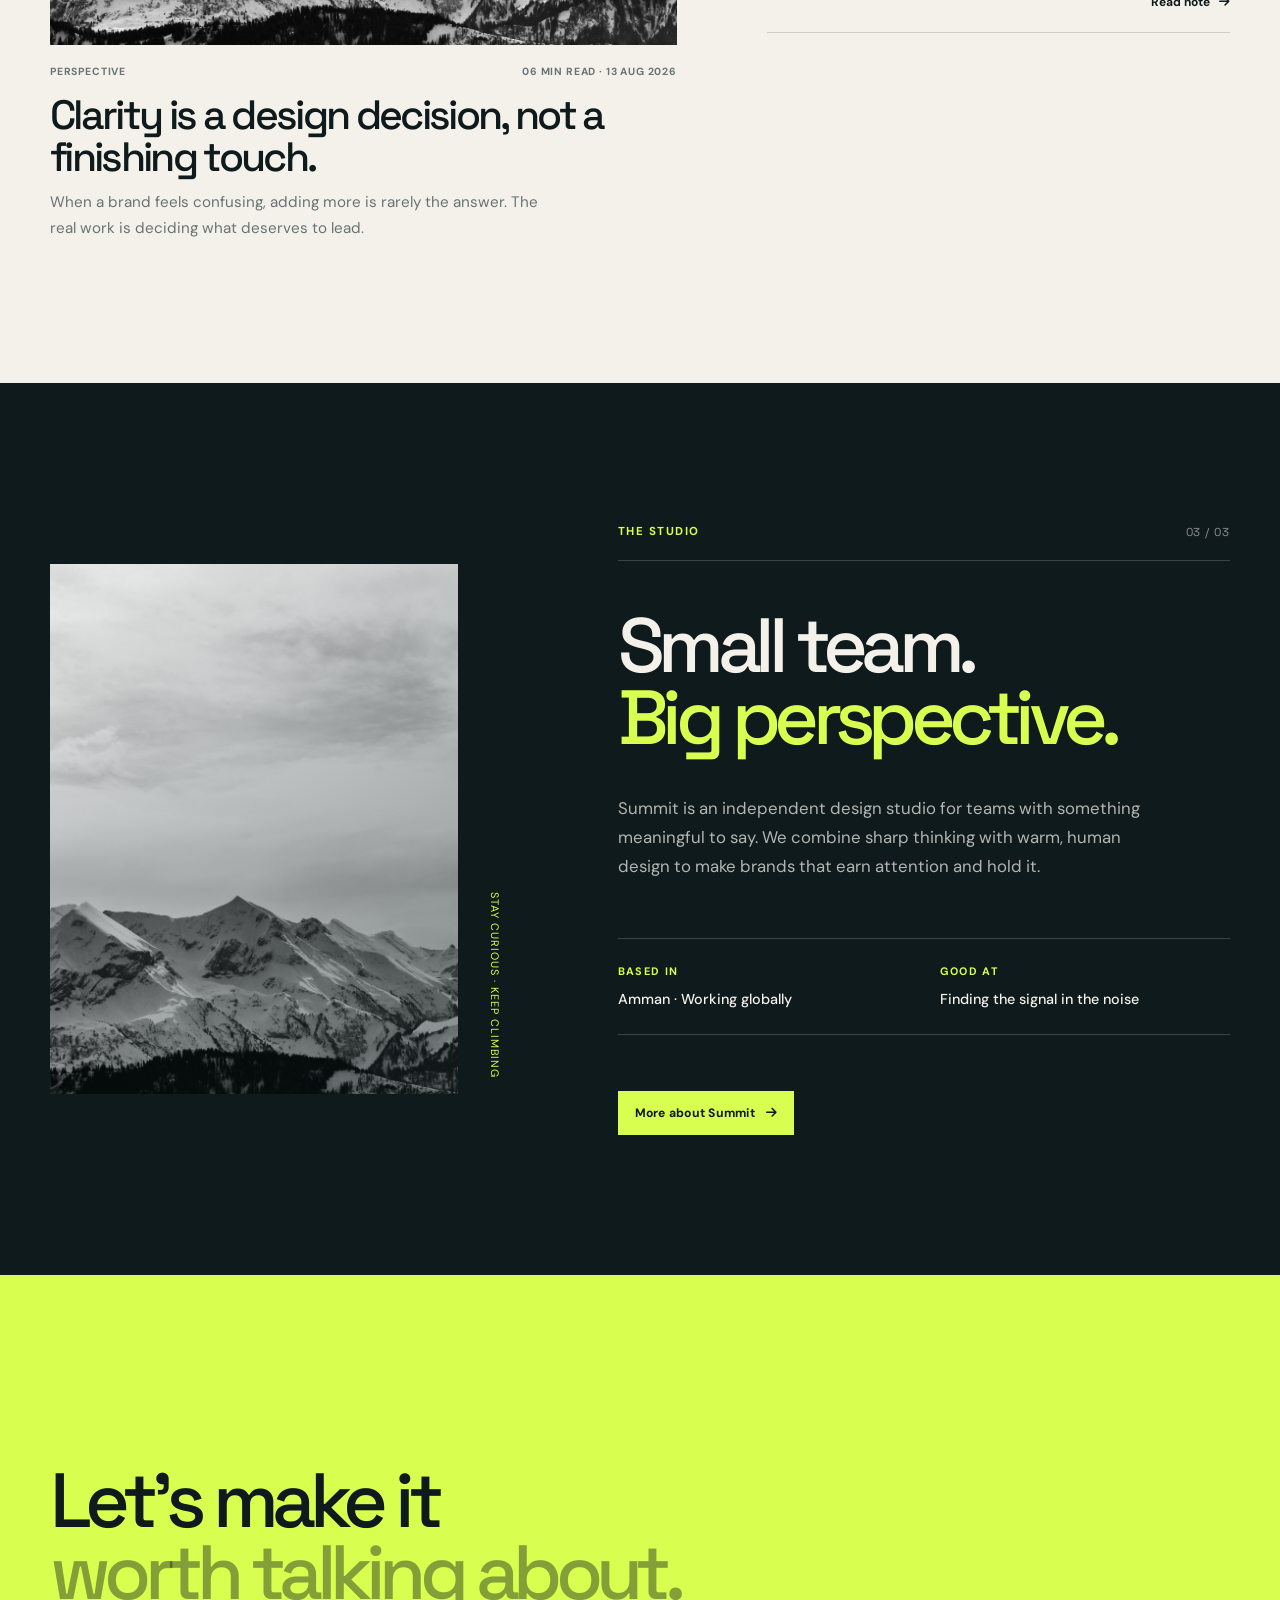
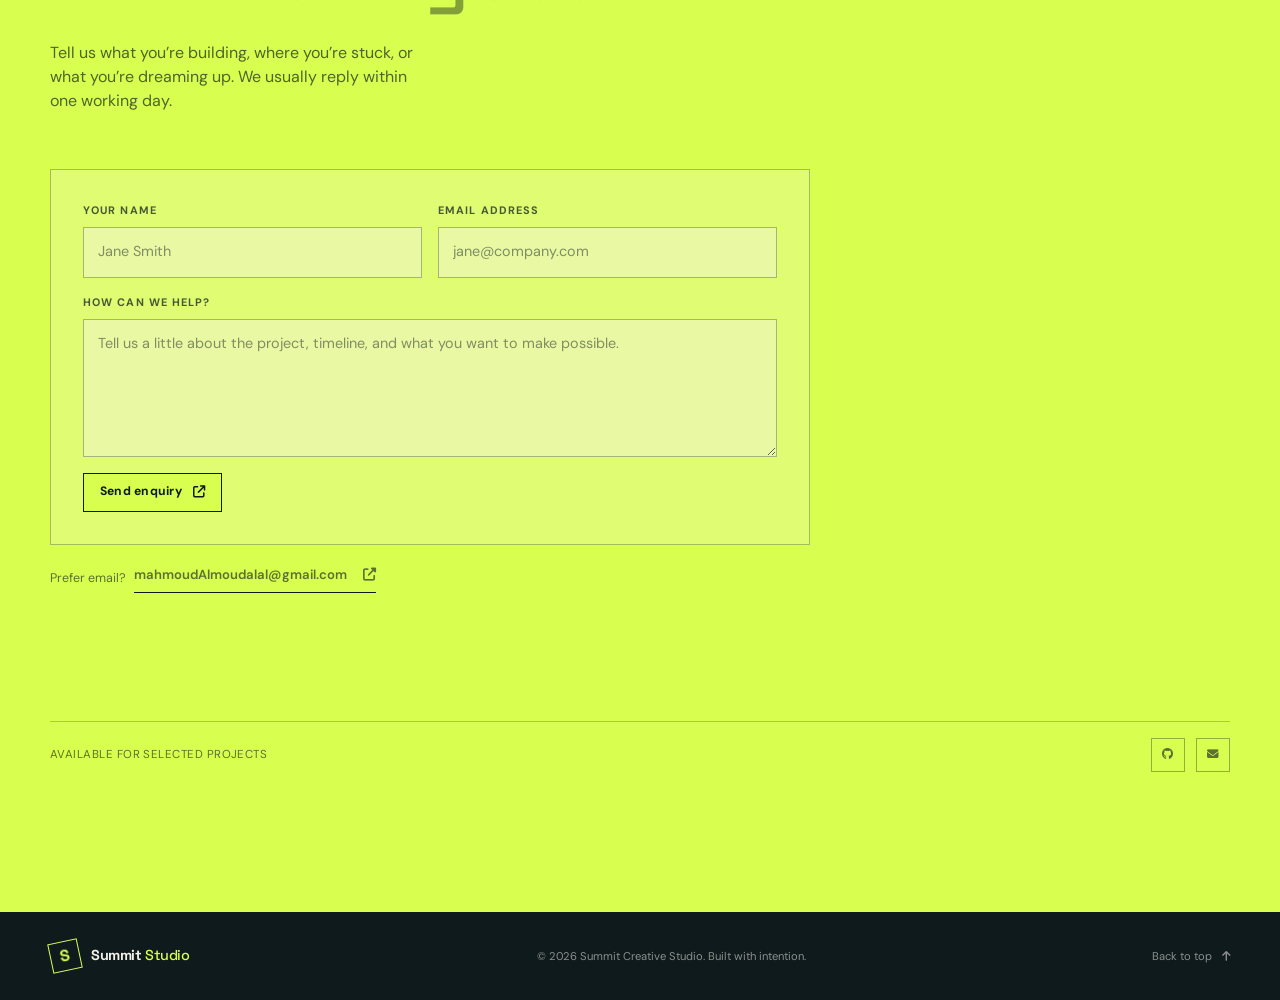
==== commit 6a5c4b6f: "Add local Journal admin panel" ====
--- a/index.html
+++ b/index.html
@@ -179,21 +179,21 @@
             <p class="section-lead">Short notes on clarity, craft, and making work that moves people forward.</p>
           </div>
           <div class="journal-teaser-grid">
-            <article class="journal-teaser-featured">
+            <article class="journal-teaser-featured" data-article-card="clarity-is-a-design-decision">
               <a href="journal/clarity-is-a-design-decision.html" class="journal-cover"><img src="image/landing.jpg" alt="Mountain landscape for the article Clarity Is a Design Decision" /></a>
-              <div class="journal-card-meta"><span>Perspective</span><span>06 min read</span></div>
-              <h3><a href="journal/clarity-is-a-design-decision.html">Clarity is a design decision, not a finishing touch.</a></h3>
-              <p>When a brand feels confusing, the answer is rarely another layer. It is a better question.</p>
+              <div class="journal-card-meta"><span data-article-category>Perspective</span><span data-article-meta>06 min read</span></div>
+              <h3><a data-article-title href="journal/clarity-is-a-design-decision.html">Clarity is a design decision, not a finishing touch.</a></h3>
+              <p data-article-summary>When a brand feels confusing, the answer is rarely another layer. It is a better question.</p>
             </article>
             <div class="journal-teaser-list">
-              <article>
-                <div class="journal-card-meta"><span>Process</span><span>04 min read</span></div>
-                <h3><a href="journal/systems-that-leave-room.html">Build systems that leave room for surprise.</a></h3>
+              <article data-article-card="systems-that-leave-room">
+                <div class="journal-card-meta"><span data-article-category>Process</span><span data-article-meta>04 min read</span></div>
+                <h3><a data-article-title href="journal/systems-that-leave-room.html">Build systems that leave room for surprise.</a></h3>
                 <a class="text-link journal-read-link" href="journal/systems-that-leave-room.html">Read note <i class="fas fa-arrow-right" aria-hidden="true"></i></a>
               </article>
-              <article>
-                <div class="journal-card-meta"><span>Field note</span><span>05 min read</span></div>
-                <h3><a href="journal/the-case-for-a-point-of-view.html">The case for a point of view in every project.</a></h3>
+              <article data-article-card="the-case-for-a-point-of-view">
+                <div class="journal-card-meta"><span data-article-category>Field note</span><span data-article-meta>05 min read</span></div>
+                <h3><a data-article-title href="journal/the-case-for-a-point-of-view.html">The case for a point of view in every project.</a></h3>
                 <a class="text-link journal-read-link" href="journal/the-case-for-a-point-of-view.html">Read note <i class="fas fa-arrow-right" aria-hidden="true"></i></a>
               </article>
             </div>
@@ -287,6 +287,7 @@
         <a class="back-to-top" href="#top">Back to top <i class="fas fa-arrow-up" aria-hidden="true"></i></a>
       </div>
     </footer>
+    <script src="scripts/article-data.js" defer></script>
     <script src="scripts/contact.js" defer></script>
     <script src="scripts/motion.js" defer></script>
   </body>
--- a/styles/style.css
+++ b/styles/style.css
@@ -2405,3 +2405,819 @@
     animation: none;
   }
 }
+
+/* Journal comments */
+.comments-section {
+  padding-block: var(--section-space);
+  background: var(--paper-muted);
+}
+
+.comments-inner {
+  max-width: 1000px;
+}
+
+.comments-grid {
+  display: grid;
+  grid-template-columns: minmax(240px, 0.8fr) minmax(300px, 1.2fr);
+  align-items: start;
+  gap: clamp(2rem, 8vw, 8rem);
+  margin-top: 4rem;
+}
+
+.comments-intro h2 {
+  margin: 0 0 1.5rem;
+  font-family: "Space Grotesk", sans-serif;
+  font-size: clamp(3rem, 5.5vw, 5.5rem);
+  font-weight: 500;
+  letter-spacing: -0.085em;
+  line-height: 0.92;
+}
+
+.comments-intro h2 em {
+  color: var(--muted);
+  font-style: normal;
+}
+
+.comments-intro p {
+  max-width: 290px;
+  margin: 0;
+  color: var(--muted);
+  font-size: 0.92rem;
+  line-height: 1.7;
+}
+
+.comment-form {
+  padding: clamp(1.25rem, 3vw, 2rem);
+  border: 1px solid var(--line);
+  background: var(--paper);
+}
+
+.comment-form label {
+  display: flex;
+  flex-direction: column;
+  gap: 0.55rem;
+  margin-bottom: 1rem;
+}
+
+.comment-form label > span {
+  color: var(--muted);
+  font-size: 0.67rem;
+  font-weight: 700;
+  letter-spacing: 0.1em;
+  text-transform: uppercase;
+  transition: color 180ms var(--ease-out), transform 180ms var(--ease-out);
+}
+
+.comment-form label:focus-within > span {
+  color: var(--ink);
+  transform: translateX(3px);
+}
+
+.comment-form input,
+.comment-form textarea {
+  width: 100%;
+  border: 1px solid var(--line);
+  border-radius: 0;
+  padding: 0.85rem 0.9rem;
+  background: var(--paper);
+  color: var(--ink);
+  font: inherit;
+  font-size: 0.9rem;
+  outline: none;
+  transition: border-color 180ms var(--ease-out), box-shadow 180ms var(--ease-out), background-color 180ms var(--ease-out);
+}
+
+.comment-form textarea {
+  min-height: 132px;
+  resize: vertical;
+}
+
+.comment-form input::placeholder,
+.comment-form textarea::placeholder {
+  color: rgba(14, 26, 27, 0.44);
+}
+
+.comment-form input:focus,
+.comment-form textarea:focus {
+  border-color: var(--ink);
+  background: #fff;
+  box-shadow: 0 0 0 3px rgba(14, 26, 27, 0.09);
+}
+
+.comment-form input:user-invalid,
+.comment-form textarea:user-invalid {
+  border-color: #9b3d30;
+}
+
+.comment-form-actions {
+  display: flex;
+  align-items: center;
+  flex-wrap: wrap;
+  gap: 1rem;
+  margin-top: 1.25rem;
+}
+
+.comment-form-actions .button-link {
+  border-color: var(--ink);
+  cursor: pointer;
+}
+
+.comment-status {
+  min-height: 1.3rem;
+  margin: 0;
+  color: var(--muted);
+  font-size: 0.76rem;
+}
+
+.comment-status[data-state="success"] {
+  color: #245e3a;
+}
+
+.comment-status[data-state="error"] {
+  color: #9b3d30;
+}
+
+.comment-status[data-state="info"] {
+  color: var(--muted);
+}
+
+.comments-list-wrap {
+  margin-top: clamp(4rem, 8vw, 7rem);
+  border-top: 1px solid var(--line);
+}
+
+.comments-list-heading {
+  display: flex;
+  align-items: center;
+  justify-content: space-between;
+  gap: 1rem;
+  padding-block: 1rem;
+  border-bottom: 1px solid var(--line);
+}
+
+.comments-list-heading h3 {
+  margin: 0;
+  font-family: "Space Grotesk", sans-serif;
+  font-size: 1.35rem;
+  font-weight: 500;
+  letter-spacing: -0.04em;
+}
+
+.comments-list-heading span {
+  color: var(--muted);
+  font-size: 0.68rem;
+  letter-spacing: 0.08em;
+  text-transform: uppercase;
+}
+
+.comments-empty {
+  margin: 0;
+  padding-block: 2rem;
+  color: var(--muted);
+  font-size: 0.9rem;
+}
+
+.comments-empty[hidden] {
+  display: none;
+}
+
+.comments-list {
+  display: grid;
+  gap: 1px;
+  background: var(--line);
+}
+
+.comment-card {
+  padding: 1.3rem 1.25rem;
+  background: var(--paper-muted);
+}
+
+.comment-card-topline {
+  display: flex;
+  align-items: center;
+  justify-content: space-between;
+  gap: 1rem;
+}
+
+.comment-author {
+  display: flex;
+  align-items: center;
+  gap: 0.7rem;
+}
+
+.comment-avatar {
+  display: grid;
+  width: 34px;
+  height: 34px;
+  place-items: center;
+  border: 1px solid var(--ink);
+  background: var(--accent);
+  color: var(--ink);
+  font-family: "Space Grotesk", sans-serif;
+  font-size: 0.85rem;
+}
+
+.comment-author strong,
+.comment-author time {
+  display: block;
+}
+
+.comment-author strong {
+  font-size: 0.86rem;
+  font-weight: 700;
+}
+
+.comment-author time {
+  margin-top: 0.2rem;
+  color: var(--muted);
+  font-size: 0.68rem;
+}
+
+.comment-card > p {
+  max-width: 680px;
+  margin: 1.1rem 0 0 2.7rem;
+  color: var(--ink-soft);
+  font-size: 0.92rem;
+  line-height: 1.7;
+  overflow-wrap: anywhere;
+}
+
+.comment-remove {
+  border: 0;
+  padding: 0.25rem;
+  background: transparent;
+  color: var(--muted);
+  cursor: pointer;
+  font: inherit;
+  font-size: 0.68rem;
+  transition: color 180ms var(--ease-out);
+}
+
+.comment-remove:hover,
+.comment-remove:focus-visible {
+  color: #9b3d30;
+}
+
+@media (max-width: 800px) {
+  .comments-grid {
+    grid-template-columns: 1fr;
+    gap: 2.5rem;
+  }
+
+  .comments-intro p {
+    max-width: 430px;
+  }
+}
+
+@media (max-width: 520px) {
+  .comments-list-heading {
+    align-items: flex-start;
+    flex-direction: column;
+    gap: 0.4rem;
+  }
+
+  .comment-card-topline {
+    align-items: flex-start;
+  }
+
+  .comment-card > p {
+    margin-left: 0;
+  }
+}
+
+/* Admin panel */
+.admin-page {
+  background: var(--paper);
+}
+
+.admin-header {
+  position: sticky;
+  top: 0;
+  z-index: 20;
+  background: rgba(14, 26, 27, 0.96);
+}
+
+.admin-nav {
+  display: flex;
+  align-items: center;
+  gap: 1.5rem;
+  color: var(--paper);
+  font-size: 0.72rem;
+}
+
+.admin-nav a {
+  color: var(--accent);
+  transition: color 180ms var(--ease-out), gap 180ms var(--ease-out);
+}
+
+.admin-nav a:hover {
+  color: var(--paper);
+}
+
+.admin-session {
+  display: inline-flex;
+  align-items: center;
+  gap: 0.45rem;
+  color: rgba(244, 241, 235, 0.62);
+  font-size: 0.66rem;
+  letter-spacing: 0.08em;
+  text-transform: uppercase;
+}
+
+.admin-session-dot {
+  width: 7px;
+  height: 7px;
+  border-radius: 50%;
+  background: var(--accent);
+  box-shadow: 0 0 0 4px rgba(216, 255, 79, 0.12);
+}
+
+.admin-hero {
+  padding: clamp(5rem, 12vw, 9rem) 0 clamp(4rem, 8vw, 7rem);
+  background: var(--ink);
+  color: var(--paper);
+}
+
+.admin-hero-row {
+  display: flex;
+  align-items: flex-end;
+  justify-content: space-between;
+  gap: 3rem;
+  margin-top: 4rem;
+}
+
+.admin-hero h1 {
+  margin: 0;
+  font-family: "Space Grotesk", sans-serif;
+  font-size: clamp(4.5rem, 11vw, 10rem);
+  font-weight: 500;
+  letter-spacing: -0.095em;
+  line-height: 0.82;
+}
+
+.admin-hero h1 em {
+  color: var(--accent);
+  font-style: normal;
+}
+
+.admin-hero-row > div:first-child > p {
+  max-width: 440px;
+  margin: 2rem 0 0;
+  color: rgba(244, 241, 235, 0.68);
+  font-size: 1rem;
+  line-height: 1.7;
+}
+
+.admin-hero-note {
+  width: min(100%, 250px);
+  padding: 1.25rem;
+  border: 1px solid rgba(244, 241, 235, 0.25);
+}
+
+.admin-hero-number {
+  display: block;
+  color: var(--accent);
+  font-family: "Space Grotesk", sans-serif;
+  font-size: 2.5rem;
+  letter-spacing: -0.07em;
+}
+
+.admin-hero-note p {
+  margin: 2rem 0 0;
+  color: rgba(244, 241, 235, 0.62);
+  font-size: 0.78rem;
+  line-height: 1.6;
+}
+
+.admin-dashboard {
+  background: var(--paper-muted);
+}
+
+.admin-stat-grid {
+  display: grid;
+  grid-template-columns: repeat(3, 1fr);
+  gap: 1px;
+  margin-bottom: clamp(4rem, 8vw, 7rem);
+  background: var(--line);
+}
+
+.admin-stat-card {
+  min-height: 170px;
+  padding: 1.35rem;
+  background: var(--paper);
+}
+
+.admin-stat-card span,
+.admin-stat-card small {
+  display: block;
+  color: var(--muted);
+  font-size: 0.68rem;
+  letter-spacing: 0.08em;
+  text-transform: uppercase;
+}
+
+.admin-stat-card strong {
+  display: block;
+  margin: 1.5rem 0 0.4rem;
+  font-family: "Space Grotesk", sans-serif;
+  font-size: clamp(3rem, 6vw, 5rem);
+  font-weight: 500;
+  letter-spacing: -0.09em;
+  line-height: 0.8;
+}
+
+.admin-section-heading {
+  display: flex;
+  align-items: flex-end;
+  justify-content: space-between;
+  gap: 2rem;
+  margin-bottom: 1.5rem;
+}
+
+.admin-section-heading h2 {
+  margin: 0.7rem 0 0;
+  font-family: "Space Grotesk", sans-serif;
+  font-size: clamp(2.5rem, 5vw, 5rem);
+  font-weight: 500;
+  letter-spacing: -0.08em;
+  line-height: 0.9;
+}
+
+.admin-inline-status {
+  min-height: 1.25rem;
+  margin: 0 0 1rem;
+  color: var(--muted);
+  font-size: 0.78rem;
+}
+
+.admin-inline-status[data-state="success"] {
+  color: #245e3a;
+}
+
+.admin-inline-status[data-state="error"] {
+  color: #9b3d30;
+}
+
+.admin-content-grid {
+  display: grid;
+  grid-template-columns: minmax(0, 1.2fr) minmax(300px, 0.8fr);
+  align-items: start;
+  gap: 1px;
+  background: var(--line);
+}
+
+.admin-article-list {
+  display: grid;
+  gap: 1px;
+  background: var(--line);
+}
+
+.admin-article-row {
+  display: grid;
+  grid-template-columns: minmax(0, 1fr) auto;
+  gap: 2rem;
+  padding: clamp(1.3rem, 3vw, 2rem);
+  background: var(--paper);
+  transition: background-color 180ms var(--ease-out), transform 180ms var(--ease-out);
+}
+
+.admin-article-row:hover,
+.admin-article-row.is-selected {
+  background: #fff;
+}
+
+.admin-article-row.is-selected {
+  box-shadow: inset 4px 0 0 var(--accent);
+}
+
+.admin-row-kicker {
+  display: block;
+  color: var(--muted);
+  font-size: 0.65rem;
+  letter-spacing: 0.08em;
+  text-transform: uppercase;
+}
+
+.admin-article-row h3 {
+  max-width: 520px;
+  margin: 1rem 0 0.6rem;
+  font-family: "Space Grotesk", sans-serif;
+  font-size: clamp(1.35rem, 2.5vw, 2.2rem);
+  font-weight: 500;
+  letter-spacing: -0.06em;
+  line-height: 1;
+}
+
+.admin-article-row p {
+  max-width: 520px;
+  margin: 0;
+  color: var(--muted);
+  font-size: 0.84rem;
+  line-height: 1.6;
+}
+
+.admin-article-row-meta {
+  display: flex;
+  min-width: 110px;
+  flex-direction: column;
+  align-items: flex-end;
+  gap: 1.1rem;
+  text-align: right;
+}
+
+.admin-article-row-meta > div span,
+.admin-article-row-meta > div strong {
+  display: block;
+}
+
+.admin-article-row-meta > div span {
+  color: var(--muted);
+  font-size: 0.62rem;
+  letter-spacing: 0.08em;
+  text-transform: uppercase;
+}
+
+.admin-article-row-meta > div strong {
+  margin-top: 0.25rem;
+  font-size: 0.78rem;
+  font-weight: 600;
+}
+
+.admin-edit-button,
+.admin-text-button,
+.admin-danger-button {
+  border: 0;
+  background: transparent;
+  cursor: pointer;
+  font: inherit;
+  font-size: 0.7rem;
+  letter-spacing: 0.06em;
+  text-transform: uppercase;
+}
+
+.admin-edit-button {
+  border-bottom: 1px solid var(--ink);
+  padding: 0 0 0.25rem;
+}
+
+.admin-edit-button:hover,
+.admin-text-button:hover {
+  color: var(--muted);
+}
+
+.admin-editor-panel {
+  position: sticky;
+  top: 90px;
+  padding: clamp(1.3rem, 3vw, 2rem);
+  background: var(--ink);
+  color: var(--paper);
+}
+
+.admin-panel-topline {
+  display: flex;
+  align-items: center;
+  justify-content: space-between;
+  gap: 1rem;
+}
+
+.admin-panel-topline > span:last-child {
+  color: var(--accent);
+  font-size: 0.66rem;
+  letter-spacing: 0.08em;
+  text-transform: uppercase;
+}
+
+.admin-editor-panel h3 {
+  margin: 1.5rem 0 0.75rem;
+  font-family: "Space Grotesk", sans-serif;
+  font-size: 2rem;
+  font-weight: 500;
+  letter-spacing: -0.07em;
+}
+
+.admin-panel-copy {
+  margin: 0 0 1.5rem;
+  color: rgba(244, 241, 235, 0.62);
+  font-size: 0.78rem;
+  line-height: 1.6;
+}
+
+.admin-article-form label {
+  display: flex;
+  flex-direction: column;
+  gap: 0.45rem;
+  margin-bottom: 1rem;
+}
+
+.admin-article-form label > span {
+  color: rgba(244, 241, 235, 0.62);
+  font-size: 0.65rem;
+  letter-spacing: 0.08em;
+  text-transform: uppercase;
+}
+
+.admin-article-form input,
+.admin-article-form textarea,
+.admin-article-form select,
+.admin-comment-toolbar select {
+  width: 100%;
+  border: 1px solid rgba(244, 241, 235, 0.3);
+  border-radius: 0;
+  padding: 0.78rem 0.8rem;
+  background: rgba(244, 241, 235, 0.06);
+  color: var(--paper);
+  font: inherit;
+  font-size: 0.82rem;
+  outline: none;
+  transition: border-color 180ms var(--ease-out), background-color 180ms var(--ease-out), box-shadow 180ms var(--ease-out);
+}
+
+.admin-article-form select option,
+.admin-comment-toolbar select option {
+  color: var(--ink);
+}
+
+.admin-article-form textarea {
+  min-height: 118px;
+  resize: vertical;
+}
+
+.admin-article-form input:focus,
+.admin-article-form textarea:focus,
+.admin-article-form select:focus,
+.admin-comment-toolbar select:focus {
+  border-color: var(--accent);
+  background: rgba(244, 241, 235, 0.12);
+  box-shadow: 0 0 0 3px rgba(216, 255, 79, 0.12);
+}
+
+.admin-form-row {
+  display: grid;
+  grid-template-columns: 1fr 1fr;
+  gap: 0.8rem;
+}
+
+.admin-form-actions {
+  display: flex;
+  align-items: center;
+  flex-wrap: wrap;
+  gap: 1rem;
+  margin-top: 1.25rem;
+}
+
+.admin-form-actions .button-link {
+  border-color: var(--accent);
+  background: var(--accent);
+  color: var(--ink);
+}
+
+.admin-text-button {
+  color: rgba(244, 241, 235, 0.62);
+}
+
+.admin-comments-heading {
+  margin-top: clamp(5rem, 10vw, 9rem);
+}
+
+.admin-danger-button {
+  color: #9b3d30;
+}
+
+.admin-danger-button:hover {
+  color: #c04b3c;
+}
+
+.admin-comment-toolbar {
+  display: flex;
+  align-items: center;
+  justify-content: space-between;
+  gap: 2rem;
+  margin-bottom: 1.25rem;
+}
+
+.admin-comment-toolbar p {
+  margin: 0;
+  color: var(--muted);
+  font-size: 0.78rem;
+}
+
+.admin-comment-toolbar select {
+  width: min(100%, 320px);
+  border-color: var(--line);
+  background: var(--paper);
+  color: var(--ink);
+}
+
+.admin-comments-list {
+  display: grid;
+  gap: 1px;
+  background: var(--line);
+}
+
+.admin-comment-card {
+  padding: 1.3rem;
+  background: var(--paper);
+}
+
+.admin-comment-card-topline {
+  display: flex;
+  align-items: center;
+  justify-content: space-between;
+  gap: 1rem;
+}
+
+.admin-small-danger {
+  font-size: 0.62rem;
+}
+
+.admin-comment-card > strong,
+.admin-comment-card > time {
+  display: inline-block;
+  margin-top: 1rem;
+  margin-right: 0.7rem;
+}
+
+.admin-comment-card > strong {
+  font-size: 0.86rem;
+}
+
+.admin-comment-card > time {
+  color: var(--muted);
+  font-size: 0.7rem;
+}
+
+.admin-comment-card > p {
+  max-width: 760px;
+  margin: 0.85rem 0 0;
+  color: var(--ink-soft);
+  font-size: 0.88rem;
+  line-height: 1.65;
+  overflow-wrap: anywhere;
+}
+
+.admin-empty-state {
+  margin: 0;
+  padding: 2rem 0;
+  color: var(--muted);
+  font-size: 0.88rem;
+}
+
+@media (max-width: 900px) {
+  .admin-content-grid {
+    grid-template-columns: 1fr;
+  }
+
+  .admin-editor-panel {
+    position: static;
+  }
+}
+
+@media (max-width: 700px) {
+  .admin-nav {
+    gap: 0.8rem;
+  }
+
+  .admin-session {
+    display: none;
+  }
+
+  .admin-hero-row,
+  .admin-section-heading,
+  .admin-comment-toolbar {
+    align-items: flex-start;
+    flex-direction: column;
+  }
+
+  .admin-hero-note {
+    width: 100%;
+  }
+
+  .admin-stat-grid {
+    grid-template-columns: 1fr;
+  }
+
+  .admin-stat-card {
+    min-height: auto;
+  }
+
+  .admin-article-row {
+    grid-template-columns: 1fr;
+    gap: 1.5rem;
+  }
+
+  .admin-article-row-meta {
+    align-items: flex-start;
+    flex-direction: row;
+    flex-wrap: wrap;
+    text-align: left;
+  }
+
+  .admin-form-row {
+    grid-template-columns: 1fr;
+    gap: 0;
+  }
+
+  .admin-comment-toolbar select {
+    width: 100%;
+  }
+}
